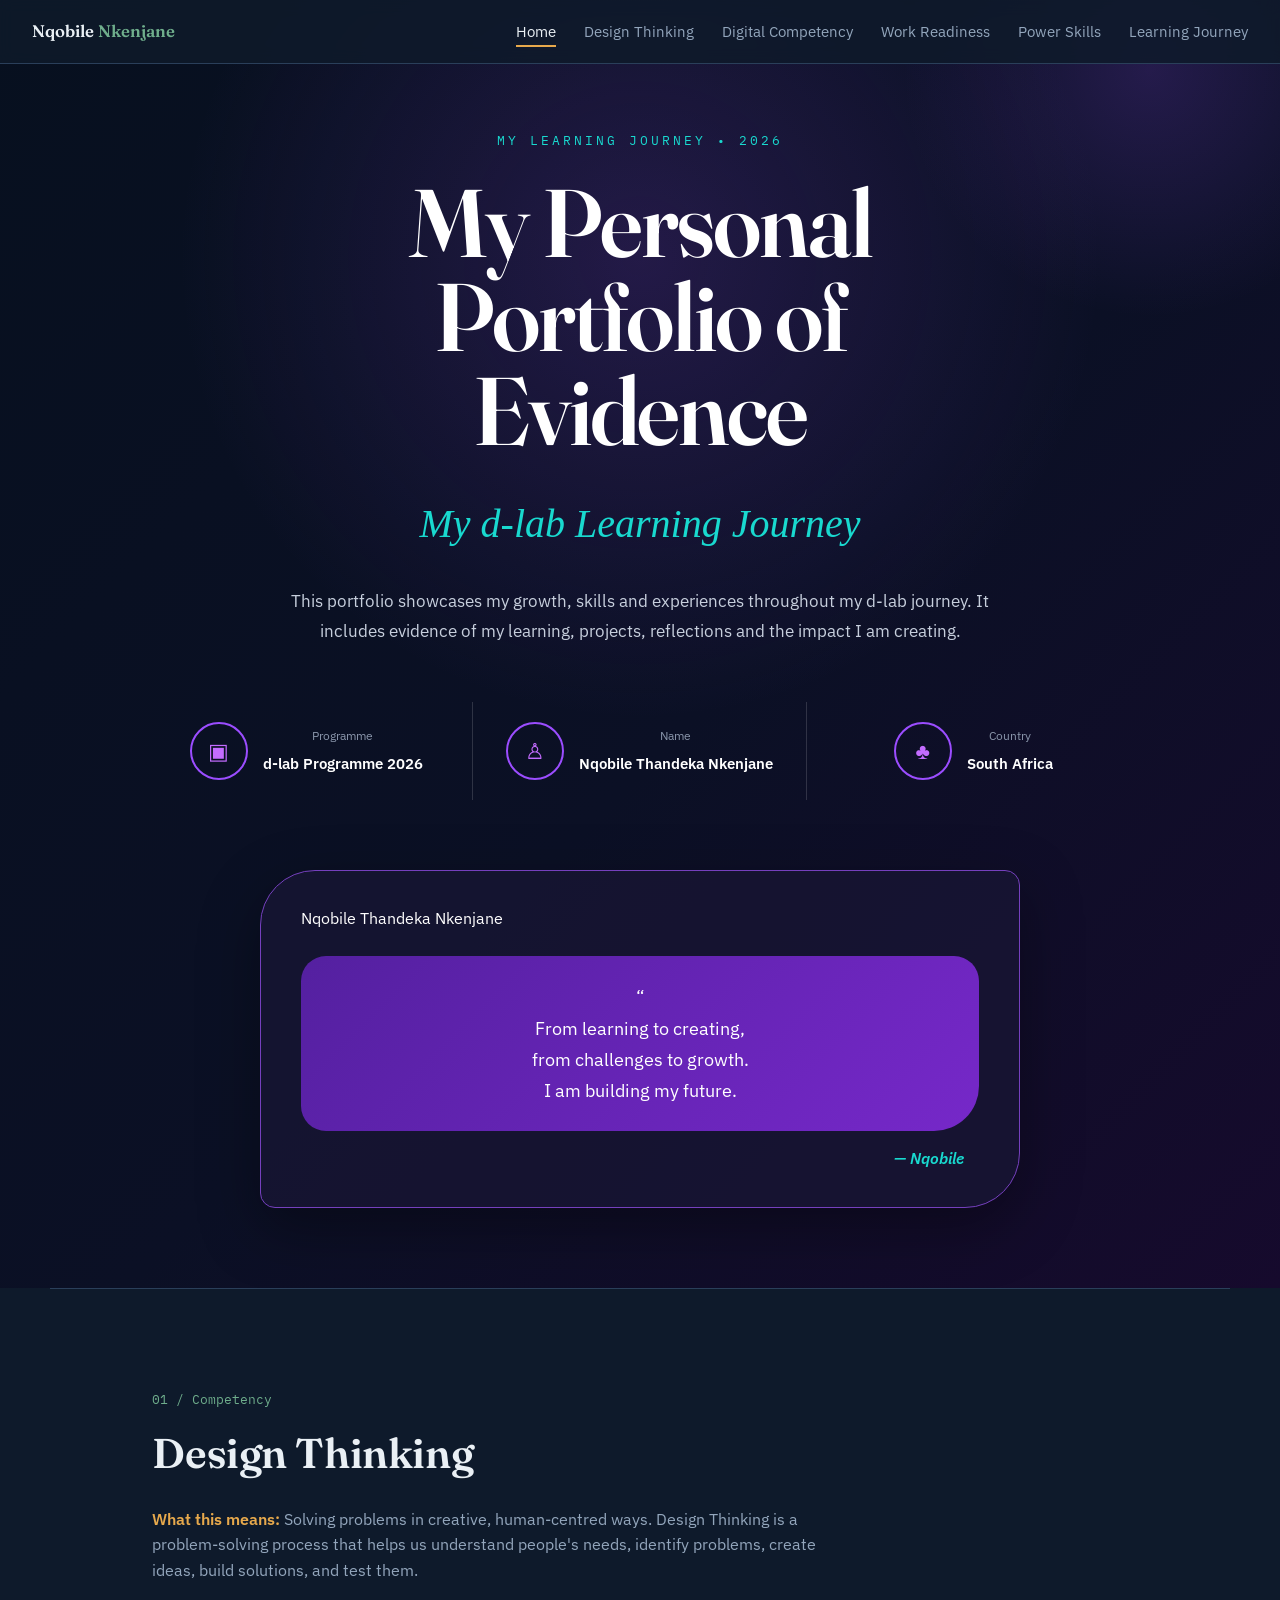
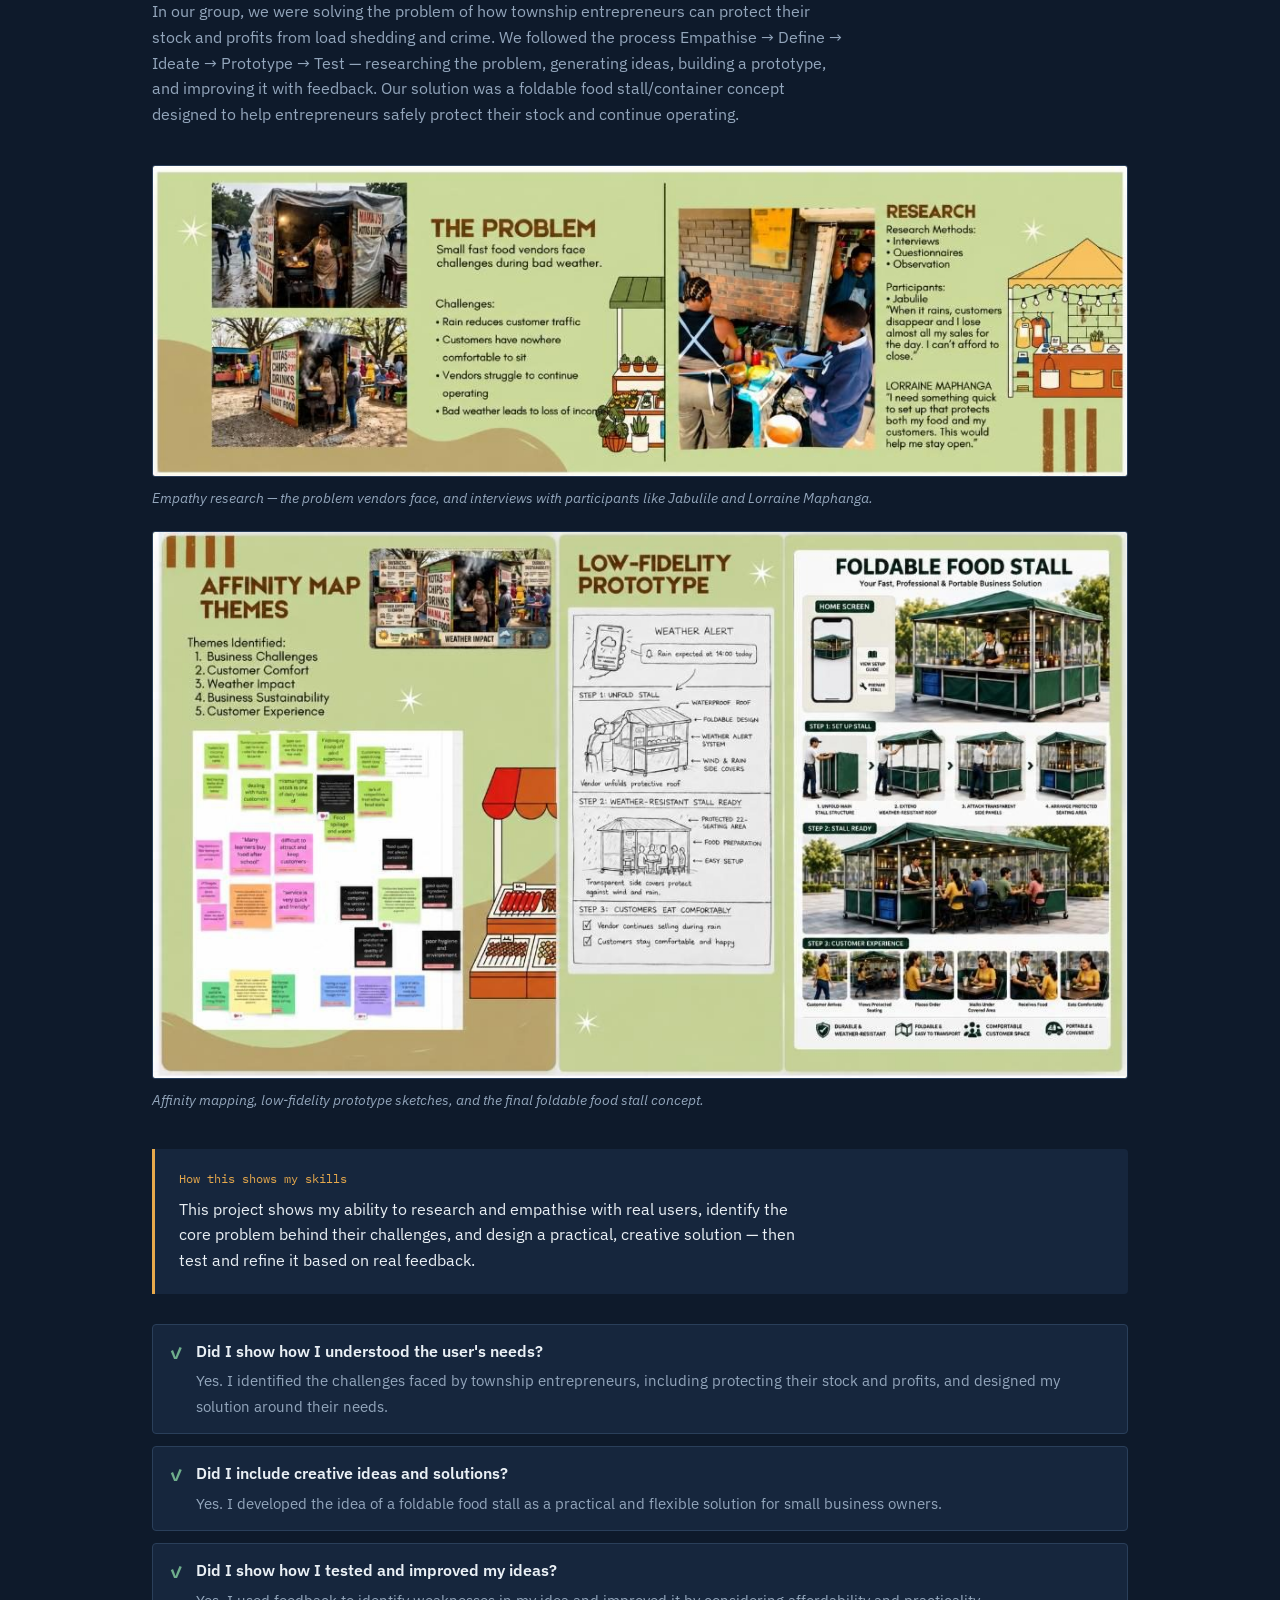
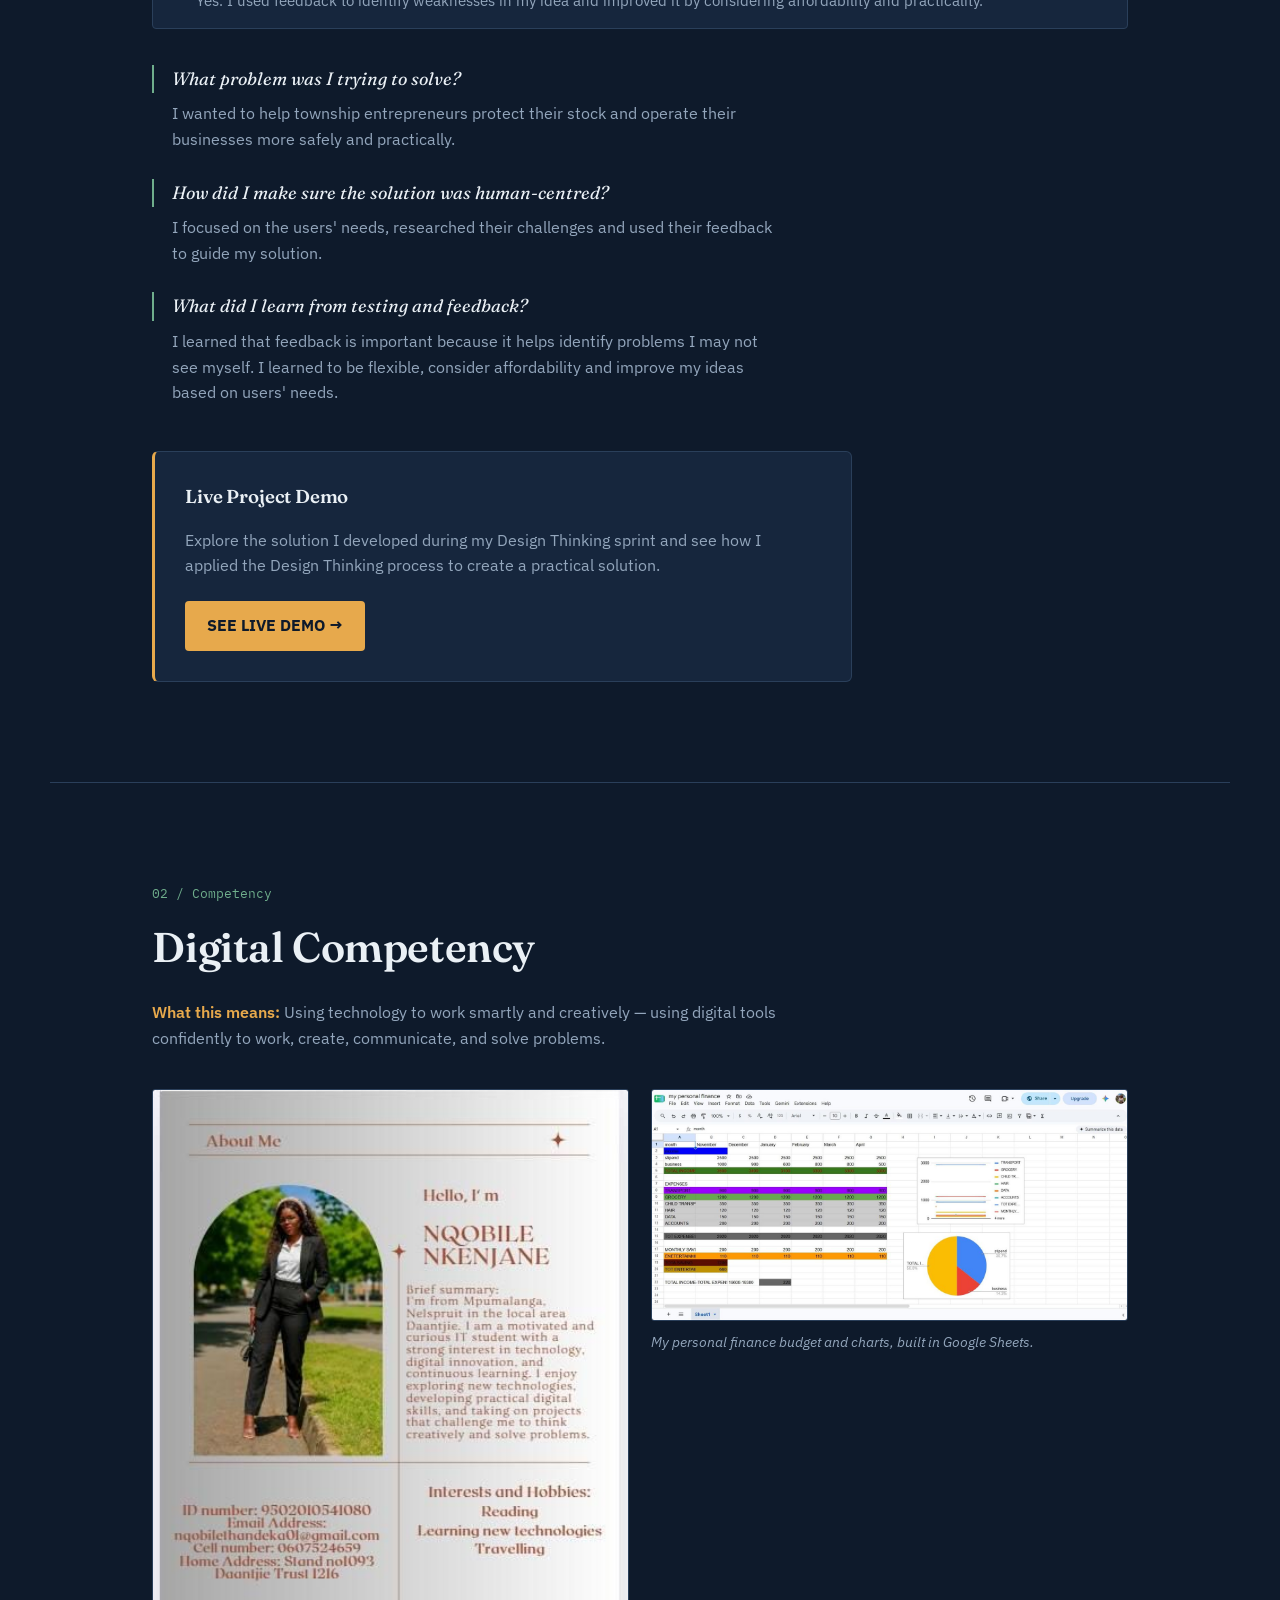
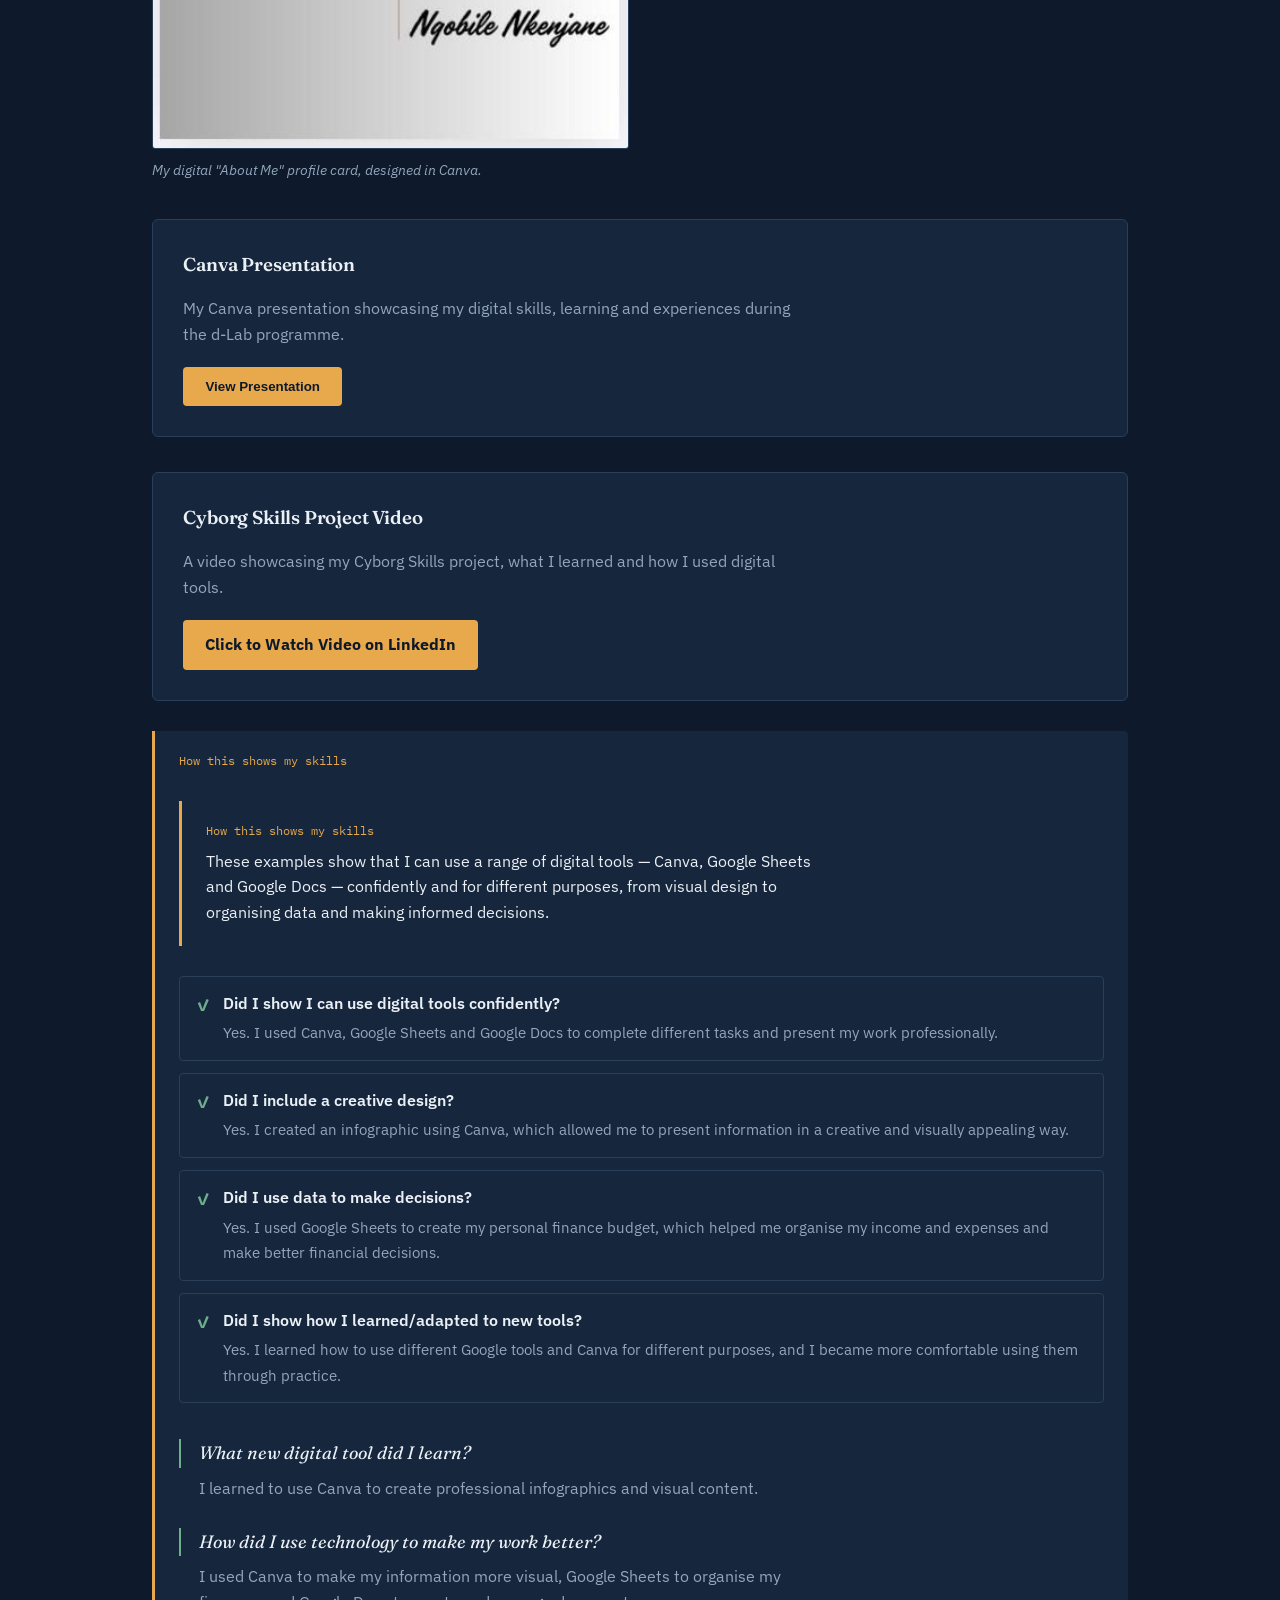
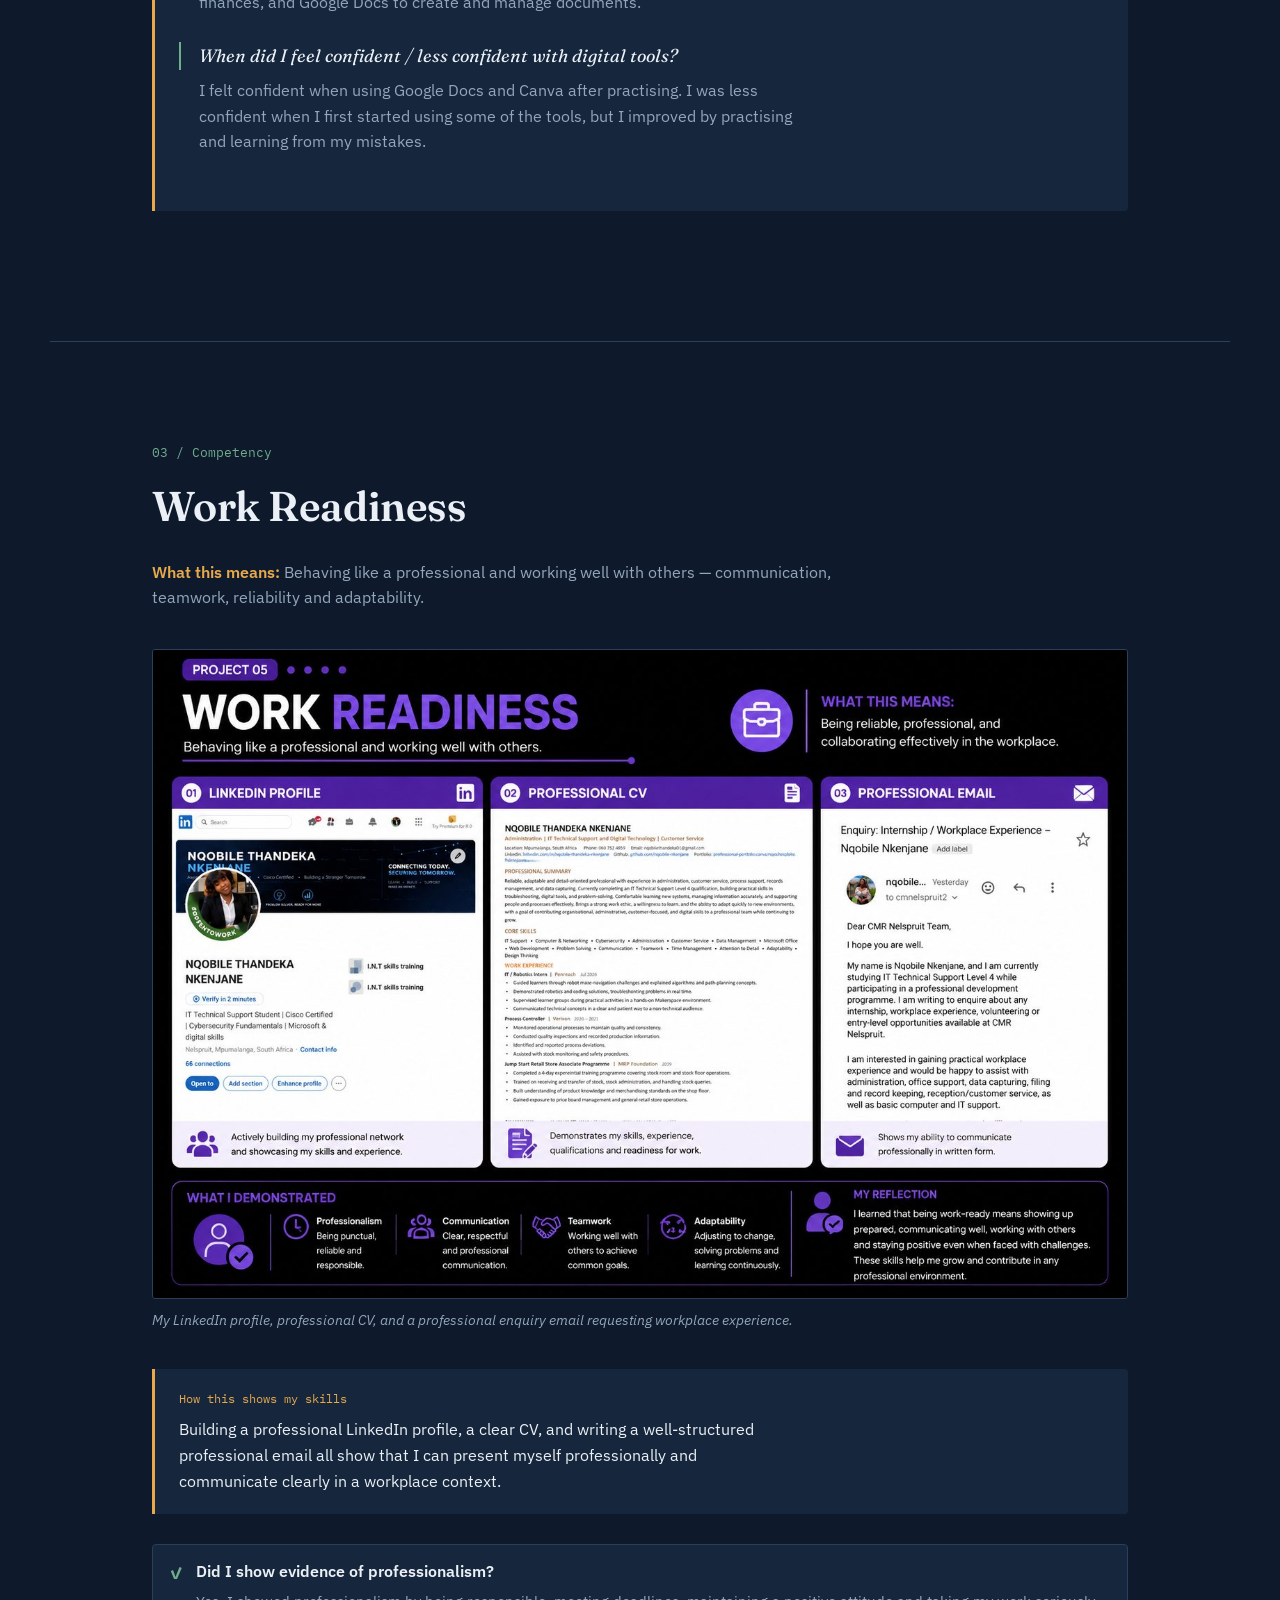
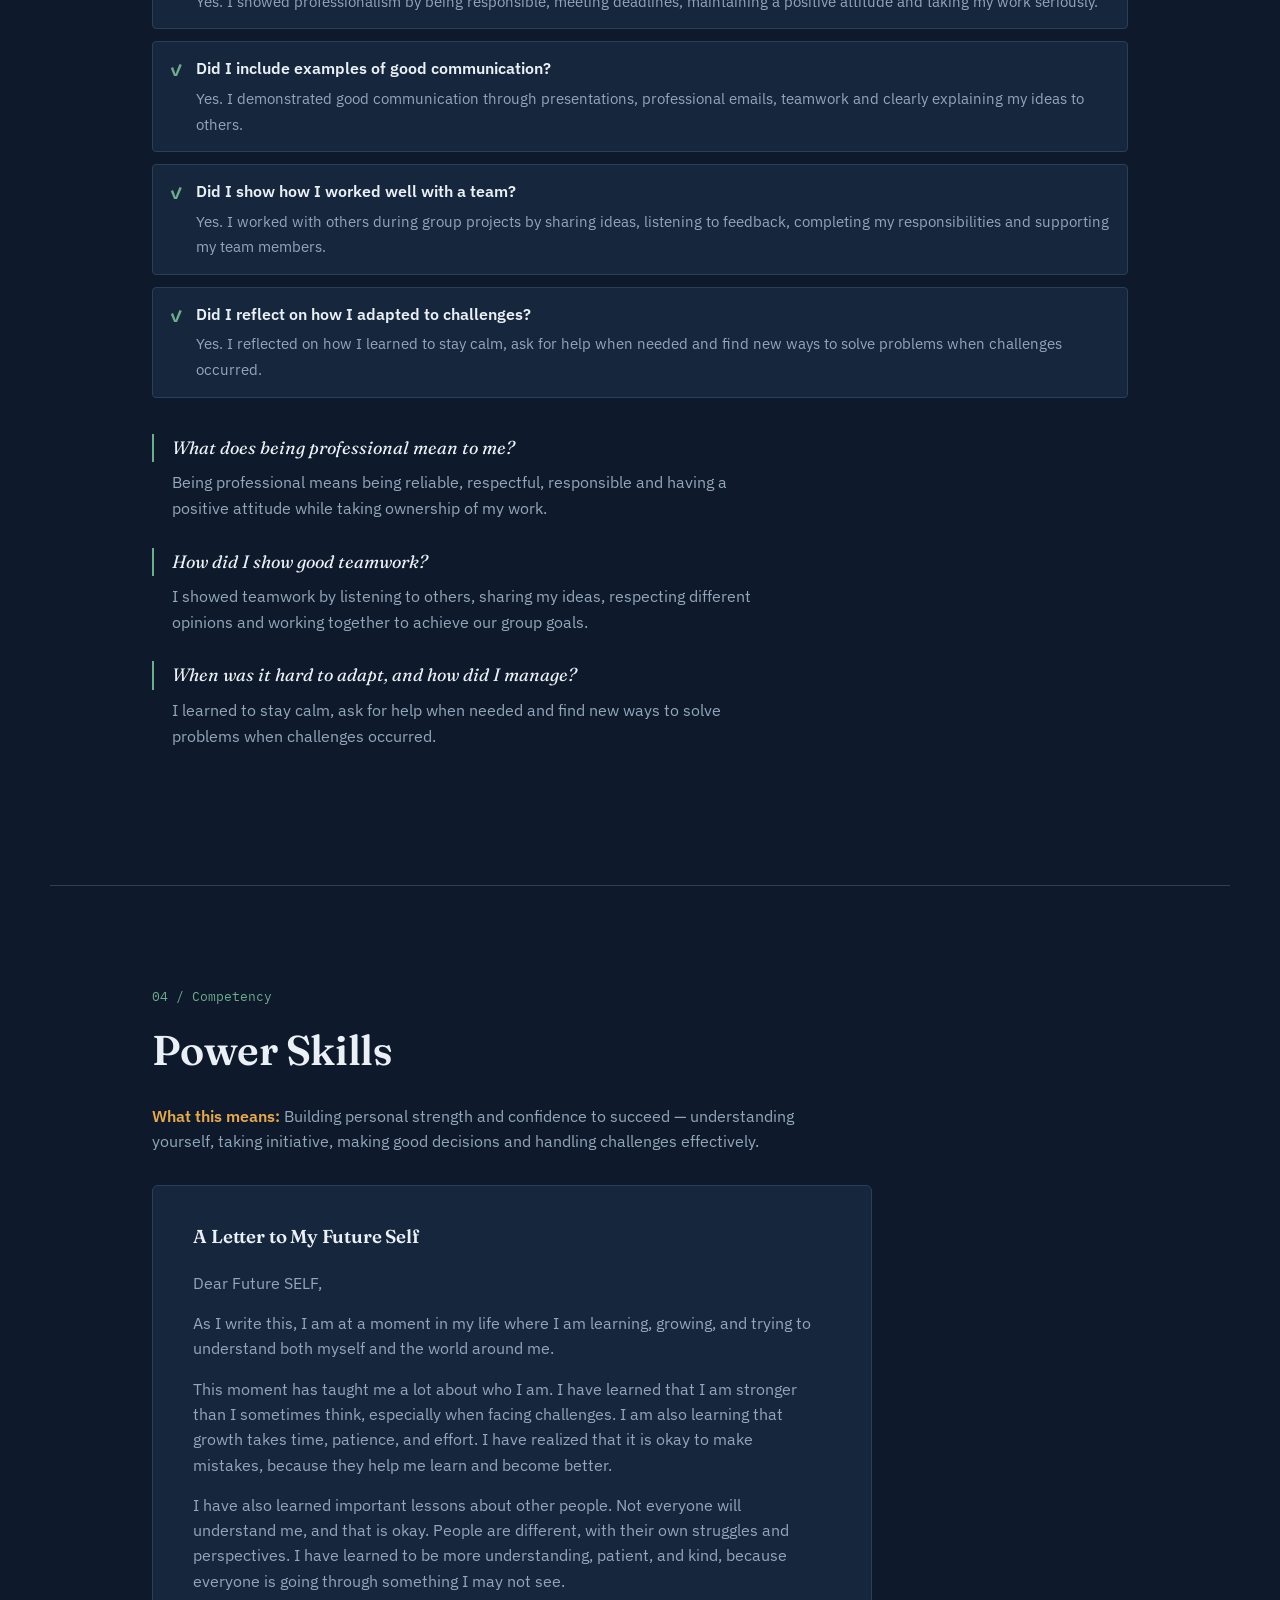
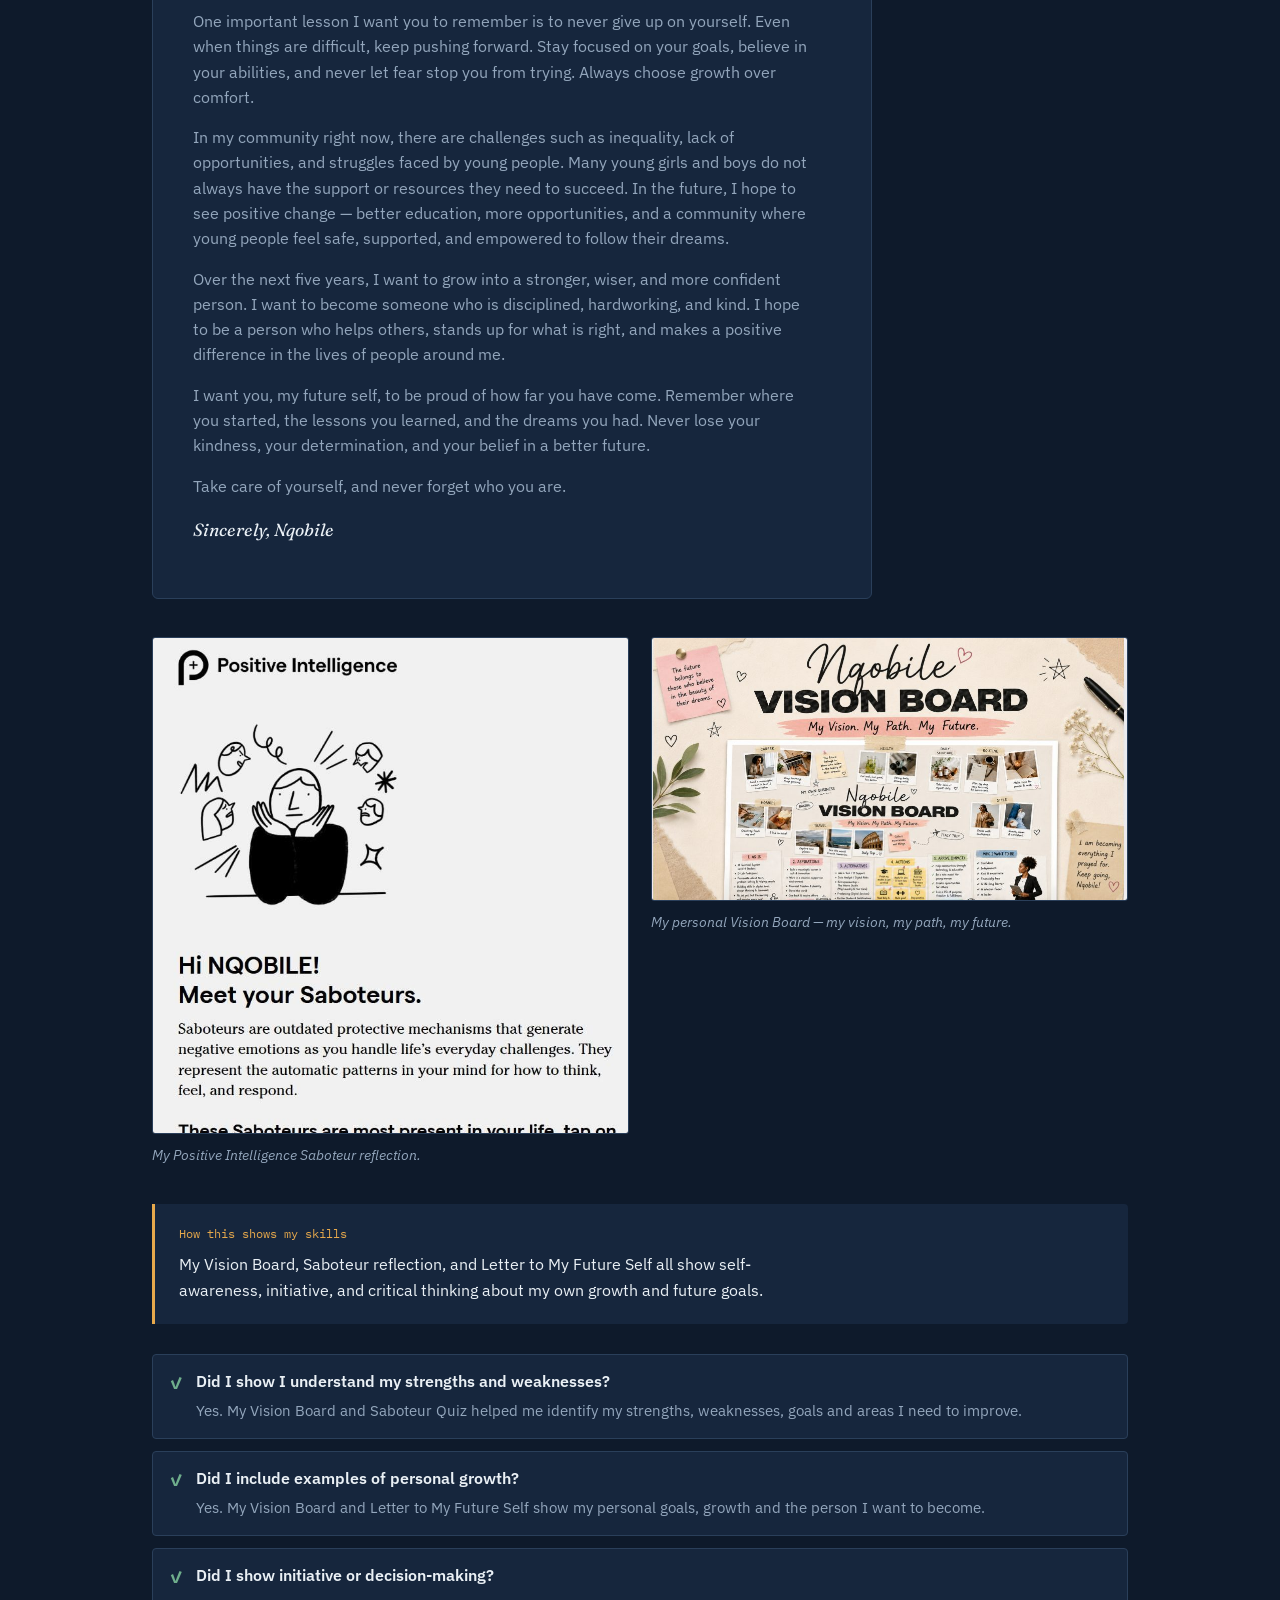
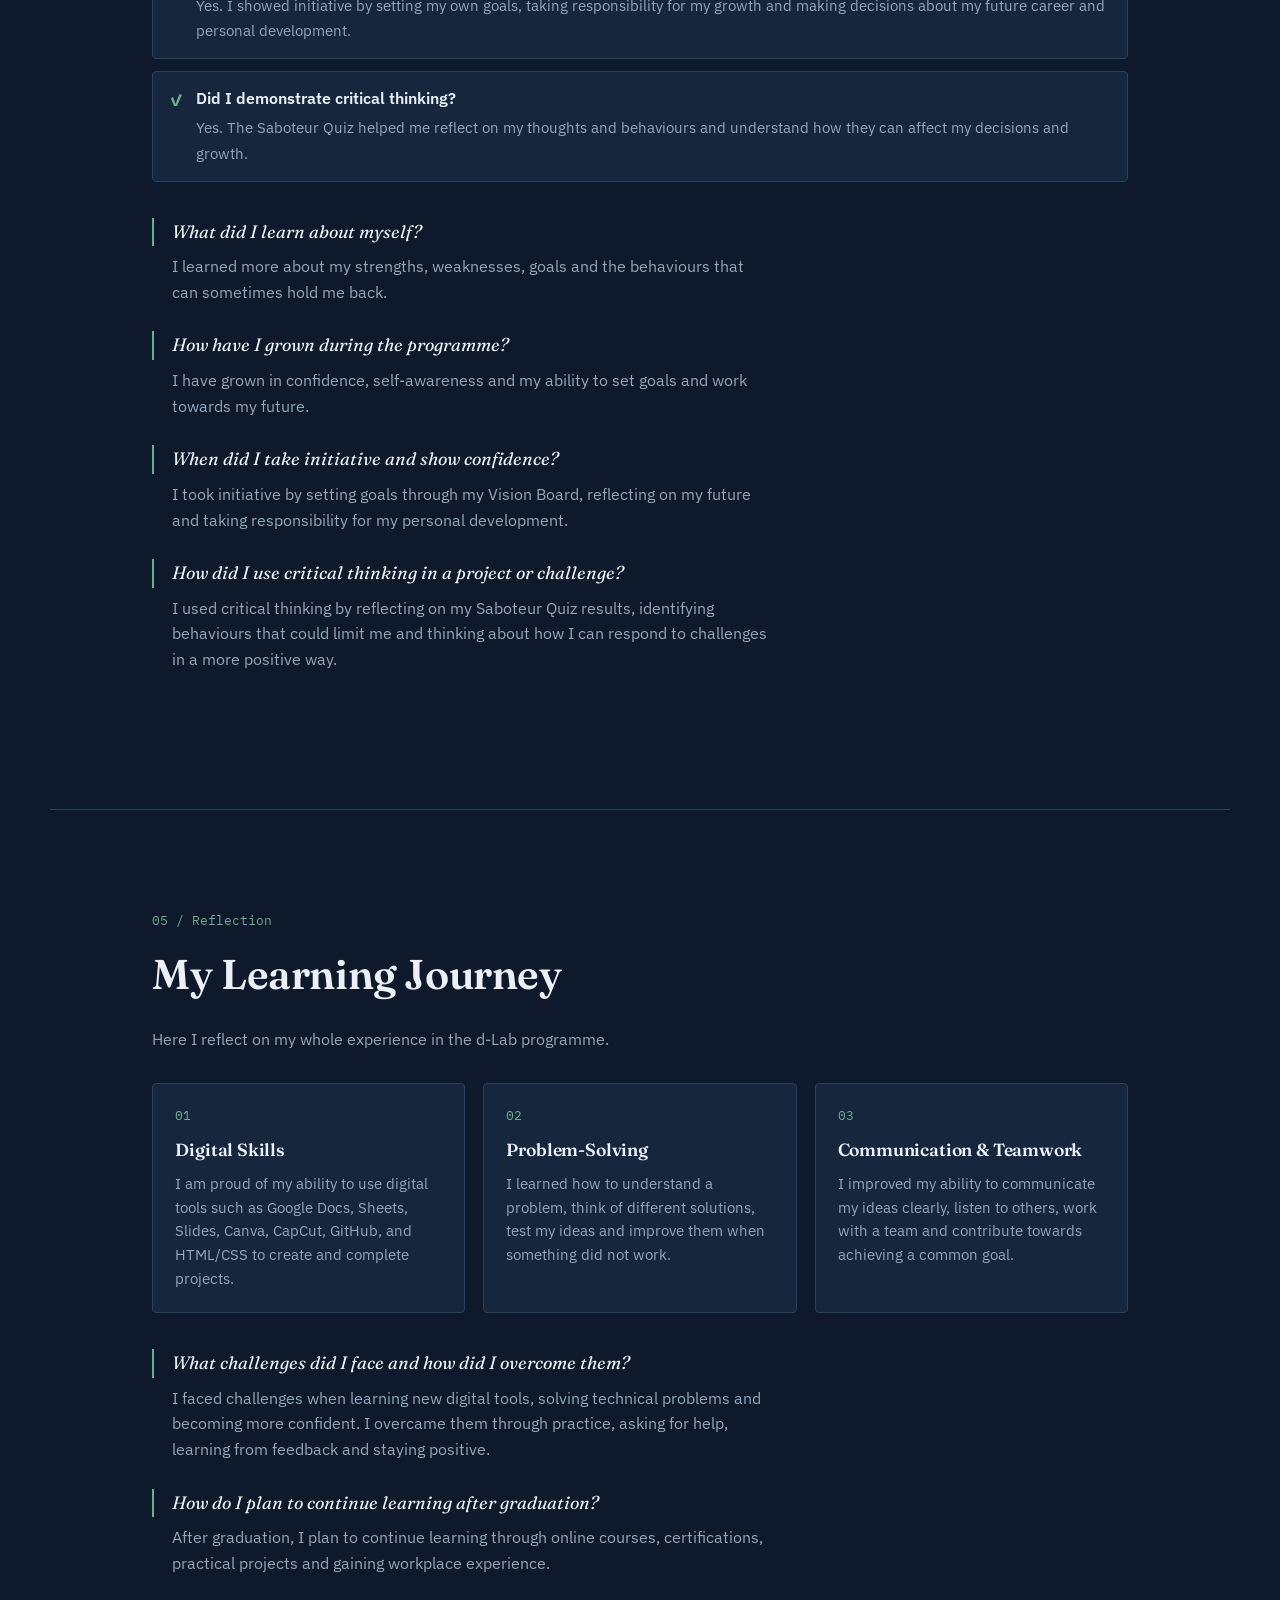
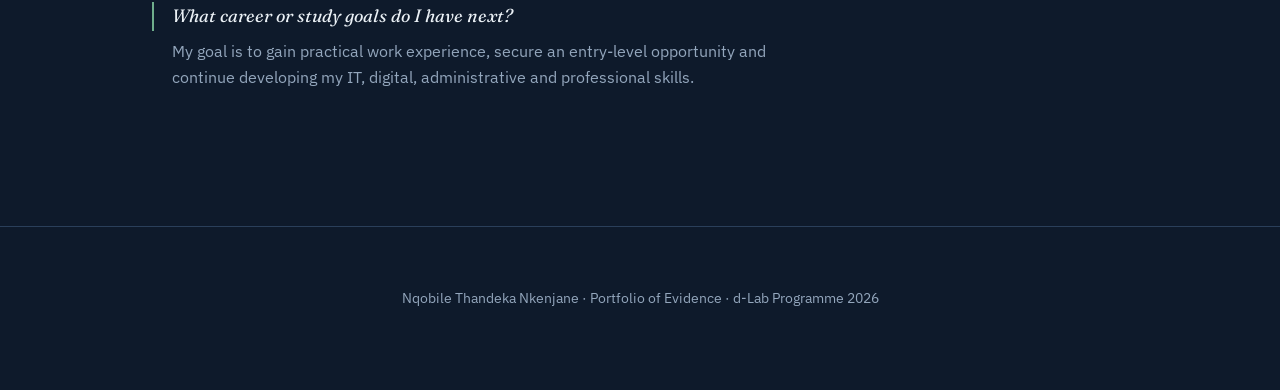
==== index.html @ f21b788a "Add LinkedIn video link" ====
<!DOCTYPE html>
<html lang="en">
<head>
<meta charset="UTF-8">
<meta name="viewport" content="width=device-width, initial-scale=1.0">
<title>Nqobile Thandeka Nkenjane — Portfolio of Evidence</title>
<link rel="preconnect" href="https://fonts.googleapis.com">
<link rel="preconnect" href="https://fonts.gstatic.com" crossorigin>
<link href="https://fonts.googleapis.com/css2?family=Fraunces:ital,wght@0,500;0,600;1,500&family=IBM+Plex+Sans:wght@400;500;600&family=IBM+Plex+Mono:wght@400;500&display=swap" rel="stylesheet">
<link rel="stylesheet" href="style.css">

</head>
<body>

<nav class="nav">
  <div class="brand" onclick="document.getElementById('home').scrollIntoView()">Nqobile <span>Nkenjane</span></div>
  <button class="navtoggle" id="navtoggle">&#9776;</button>
  <ul id="navlist">
    <li><a class="navlink" href="#home">Home</a></li>
    <li><a class="navlink" href="#design-thinking">Design Thinking</a></li>
    <li><a class="navlink" href="#digital-competency">Digital Competency</a></li>
    <li><a class="navlink" href="#work-readiness">Work Readiness</a></li>
    <li><a class="navlink" href="#power-skills">Power Skills</a></li>
    <li><a class="navlink" href="#learning-journey">Learning Journey</a></li>
  </ul>
</nav>

<!-- HOME -->
<section class="hero" id="home">

    <div class="eyebrow">MY LEARNING JOURNEY • 2026</div>

    <h1>
        My Personal<br>
        Portfolio of<br>
        Evidence
    </h1>

    <div class="hero-subtitle">
        My d-lab Learning Journey
    </div>

    <p class="hero-description">
        This portfolio showcases my growth, skills and experiences
        throughout my d-lab journey. It includes evidence of my
        learning, projects, reflections and the impact I am creating.
    </p>

    <div class="meta">

        <div class="meta-item">
            <div class="icon">▣</div>
            <div>
                <div class="label">Programme</div>
                <div class="value">d-lab Programme 2026</div>
            </div>
        </div>

        <div class="meta-item">
            <div class="icon">♙</div>
            <div>
                <div class="label">Name</div>
                <div class="value">Nqobile Thandeka Nkenjane</div>
            </div>
        </div>

        <div class="meta-item">
            <div class="icon">♣</div>
            <div>
                <div class="label">Country</div>
                <div class="value">South Africa</div>
            </div>
        </div>

    </div>

    <div class="quote-card">
        <div class="quote-name">Nqobile Thandeka Nkenjane</div>

        <div class="quote">
            “<br>
            From learning to creating,<br>
            from challenges to growth.<br>
            I am building my future.
        </div>

        <div class="quote-author">
            — Nqobile
        </div>
    </div>

</section>

<!-- SECTION 1 -->
<section class="block" id="design-thinking">
  <div class="kicker">01 / Competency</div>
  <h2>Design Thinking</h2>
  <p class="intro-text"><span class="what">What this means:</span> Solving problems in creative, human-centred ways. Design Thinking is a problem-solving process that helps us understand people's needs, identify problems, create ideas, build solutions, and test them.</p>
  <p class="intro-text">In our group, we were solving the problem of how township entrepreneurs can protect their stock and profits from load shedding and crime. We followed the process Empathise &rarr; Define &rarr; Ideate &rarr; Prototype &rarr; Test — researching the problem, generating ideas, building a prototype, and improving it with feedback. Our solution was a foldable food stall/container concept designed to help entrepreneurs safely protect their stock and continue operating.</p>

  <div class="gallery wide">
    <figure>
      <img src="images/design-thinking-research.jpg" alt="The problem and research for the foldable food stall project">
      <figcaption>Empathy research — the problem vendors face, and interviews with participants like Jabulile and Lorraine Maphanga.</figcaption>
    </figure>
    <figure>
      <img src="images/design-thinking-prototype.jpg" alt="Affinity mapping, prototype sketches and final concept">
      <figcaption>Affinity mapping, low-fidelity prototype sketches, and the final foldable food stall concept.</figcaption>
    </figure>
  </div>

  <div class="skills-note">
    <div class="label">How this shows my skills</div>
    <p style="margin:0;">This project shows my ability to research and empathise with real users, identify the core problem behind their challenges, and design a practical, creative solution — then test and refine it based on real feedback.</p>
  </div>

  <ul class="checklist">
    <li><span class="tick">&#10003;</span><div><span class="q">Did I show how I understood the user's needs?</span><span class="a">Yes. I identified the challenges faced by township entrepreneurs, including protecting their stock and profits, and designed my solution around their needs.</span></div></li>
    <li><span class="tick">&#10003;</span><div><span class="q">Did I include creative ideas and solutions?</span><span class="a">Yes. I developed the idea of a foldable food stall as a practical and flexible solution for small business owners.</span></div></li>
    <li><span class="tick">&#10003;</span><div><span class="q">Did I show how I tested and improved my ideas?</span><span class="a">Yes. I used feedback to identify weaknesses in my idea and improved it by considering affordability and practicality.</span></div></li>
  </ul>

  <div class="reflect">
    <p class="q">What problem was I trying to solve?</p>
    <p class="a">I wanted to help township entrepreneurs protect their stock and operate their businesses more safely and practically.</p>
    <p class="q">How did I make sure the solution was human-centred?</p>
    <p class="a">I focused on the users' needs, researched their challenges and used their feedback to guide my solution.</p>
    <p class="q">What did I learn from testing and feedback?</p>
    <p class="a">I learned that feedback is important because it helps identify problems I may not see myself. I learned to be flexible, consider affordability and improve my ideas based on users' needs.</p>
  </div><div class="evidence-action">
    <h3>Live Project Demo</h3>

    <p>
        Explore the solution I developed during my Design Thinking sprint
        and see how I applied the Design Thinking process to create a
        practical solution.
    </p>

    <a
        href="https://nqobile-nkenjane.github.io/Design-Thinking-Project/"
        target="_blank"
        class="demo-button"
    >
        SEE LIVE DEMO →
    </a>
</div>
</section>

<!-- SECTION 2 -->
<section class="block" id="digital-competency">
  <div class="kicker">02 / Competency</div>
  <h2>Digital Competency</h2>
  <p class="intro-text"><span class="what">What this means:</span> Using technology to work smartly and creatively — using digital tools confidently to work, create, communicate, and solve problems.</p>

  <div class="gallery">
    <figure>
      <img src="images/digital-about-me.jpg" alt="About Me profile card designed in Canva">
      <figcaption>My digital "About Me" profile card, designed in Canva.</figcaption>
    </figure>
    <figure>
      <img src="images/digital-finance-sheet.jpg" alt="Personal finance budget in Google Sheets">
      <figcaption>My personal finance budget and charts, built in Google Sheets.</figcaption>
    </figure>
  </div>  </div>
  <!-- CANVA PRESENTATION -->
  <div class="evidence-item">

    <h3>Canva Presentation</h3>

    <p>
      My Canva presentation showcasing my digital skills,
      learning and experiences during the d-Lab programme.
    </p>

    <button class="presentation-button" onclick="openPresentation()">
      View Presentation
    </button>

  </div>


  <!-- CYBORG SKILLS PROJECT VIDEO -->
  <div class="evidence-item">

    <h3>Cyborg Skills Project Video</h3>

    <p>
      A video showcasing my Cyborg Skills project,
      what I learned and how I used digital tools.
    </p>

    <a
      href="https://www.linkedin.com/posts/nqobile-thandeka-nkenjane_cyborgskillsonsteroids-d-artificialintelligence-activity-7496237016356089859-2sgw?utm_source=social_share_send&utm_medium=android_app&rcm=ACoAAGYSrjkBlMRqACgyRqJCxEGP_98ag1HbYXc&utm_campaign=copy_link "
      target="_blank"
      rel="noopener noreferrer"
      class="video-button"
    >
      Click to Watch Video on LinkedIn
    </a>

  </div>


  <!-- PRESENTATION SLIDESHOW -->
  <div id="presentationModal" class="presentation-modal">

    <div class="presentation-content">

      <button
        class="close-presentation"
        onclick="closePresentation()">
        ×
      </button>

      <img
        id="presentationSlide"
        src="images/1.png"
        alt="Canva Presentation">

      <div class="presentation-controls">

        <button onclick="previousSlide()">
          ← Back
        </button>

        <span id="slideNumber">1 / 7</span>

        <button onclick="nextSlide()">
          Next →
        </button>

      </div>

    </div>

  </div>

  

  </div>


  <div class="skills-note">
    <div class="label">How this shows my skills</div>

  <div class="skills-note">
    <div class="label">How this shows my skills</div>
    <p style="margin:0;">These examples show that I can use a range of digital tools — Canva, Google Sheets and Google Docs — confidently and for different purposes, from visual design to organising data and making informed decisions.</p>
  </div>

  <ul class="checklist">
    <li><span class="tick">&#10003;</span><div><span class="q">Did I show I can use digital tools confidently?</span><span class="a">Yes. I used Canva, Google Sheets and Google Docs to complete different tasks and present my work professionally.</span></div></li>
    <li><span class="tick">&#10003;</span><div><span class="q">Did I include a creative design?</span><span class="a">Yes. I created an infographic using Canva, which allowed me to present information in a creative and visually appealing way.</span></div></li>
    <li><span class="tick">&#10003;</span><div><span class="q">Did I use data to make decisions?</span><span class="a">Yes. I used Google Sheets to create my personal finance budget, which helped me organise my income and expenses and make better financial decisions.</span></div></li>
    <li><span class="tick">&#10003;</span><div><span class="q">Did I show how I learned/adapted to new tools?</span><span class="a">Yes. I learned how to use different Google tools and Canva for different purposes, and I became more comfortable using them through practice.</span></div></li>
  </ul>

  <div class="reflect">
    <p class="q">What new digital tool did I learn?</p>
    <p class="a">I learned to use Canva to create professional infographics and visual content.</p>
    <p class="q">How did I use technology to make my work better?</p>
    <p class="a">I used Canva to make my information more visual, Google Sheets to organise my finances, and Google Docs to create and manage documents.</p>
    <p class="q">When did I feel confident / less confident with digital tools?</p>
    <p class="a">I felt confident when using Google Docs and Canva after practising. I was less confident when I first started using some of the tools, but I improved by practising and learning from my mistakes.</p>
  </div>
</section>

<!-- SECTION 3 -->
<section class="block" id="work-readiness">
  <div class="kicker">03 / Competency</div>
  <h2>Work Readiness</h2>
  <p class="intro-text"><span class="what">What this means:</span> Behaving like a professional and working well with others — communication, teamwork, reliability and adaptability.</p>

  <div class="gallery wide">
    <figure>
      <img src="images/work-readiness.jpg" alt="LinkedIn profile, CV, and professional email">
      <figcaption>My LinkedIn profile, professional CV, and a professional enquiry email requesting workplace experience.</figcaption>
    </figure>
  </div>

  <div class="skills-note">
    <div class="label">How this shows my skills</div>
    <p style="margin:0;">Building a professional LinkedIn profile, a clear CV, and writing a well-structured professional email all show that I can present myself professionally and communicate clearly in a workplace context.</p>
  </div>

  <ul class="checklist">
    <li><span class="tick">&#10003;</span><div><span class="q">Did I show evidence of professionalism?</span><span class="a">Yes. I showed professionalism by being responsible, meeting deadlines, maintaining a positive attitude and taking my work seriously.</span></div></li>
    <li><span class="tick">&#10003;</span><div><span class="q">Did I include examples of good communication?</span><span class="a">Yes. I demonstrated good communication through presentations, professional emails, teamwork and clearly explaining my ideas to others.</span></div></li>
    <li><span class="tick">&#10003;</span><div><span class="q">Did I show how I worked well with a team?</span><span class="a">Yes. I worked with others during group projects by sharing ideas, listening to feedback, completing my responsibilities and supporting my team members.</span></div></li>
    <li><span class="tick">&#10003;</span><div><span class="q">Did I reflect on how I adapted to challenges?</span><span class="a">Yes. I reflected on how I learned to stay calm, ask for help when needed and find new ways to solve problems when challenges occurred.</span></div></li>
  </ul>

  <div class="reflect">
    <p class="q">What does being professional mean to me?</p>
    <p class="a">Being professional means being reliable, respectful, responsible and having a positive attitude while taking ownership of my work.</p>
    <p class="q">How did I show good teamwork?</p>
    <p class="a">I showed teamwork by listening to others, sharing my ideas, respecting different opinions and working together to achieve our group goals.</p>
    <p class="q">When was it hard to adapt, and how did I manage?</p>
    <p class="a">I learned to stay calm, ask for help when needed and find new ways to solve problems when challenges occurred.</p>
  </div>
</section>

<!-- SECTION 4 -->
<section class="block" id="power-skills">
  <div class="kicker">04 / Competency</div>
  <h2>Power Skills</h2>
  <p class="intro-text"><span class="what">What this means:</span> Building personal strength and confidence to succeed — understanding yourself, taking initiative, making good decisions and handling challenges effectively.</p>

  <div class="letter">
    <h3 style="margin-top:0;">A Letter to My Future Self</h3>
    <p>Dear Future SELF,</p>
    <p>As I write this, I am at a moment in my life where I am learning, growing, and trying to understand both myself and the world around me.</p>
    <p>This moment has taught me a lot about who I am. I have learned that I am stronger than I sometimes think, especially when facing challenges. I am also learning that growth takes time, patience, and effort. I have realized that it is okay to make mistakes, because they help me learn and become better.</p>
    <p>I have also learned important lessons about other people. Not everyone will understand me, and that is okay. People are different, with their own struggles and perspectives. I have learned to be more understanding, patient, and kind, because everyone is going through something I may not see.</p>
    <p>One important lesson I want you to remember is to never give up on yourself. Even when things are difficult, keep pushing forward. Stay focused on your goals, believe in your abilities, and never let fear stop you from trying. Always choose growth over comfort.</p>
    <p>In my community right now, there are challenges such as inequality, lack of opportunities, and struggles faced by young people. Many young girls and boys do not always have the support or resources they need to succeed. In the future, I hope to see positive change — better education, more opportunities, and a community where young people feel safe, supported, and empowered to follow their dreams.</p>
    <p>Over the next five years, I want to grow into a stronger, wiser, and more confident person. I want to become someone who is disciplined, hardworking, and kind. I hope to be a person who helps others, stands up for what is right, and makes a positive difference in the lives of people around me.</p>
    <p>I want you, my future self, to be proud of how far you have come. Remember where you started, the lessons you learned, and the dreams you had. Never lose your kindness, your determination, and your belief in a better future.</p>
    <p>Take care of yourself, and never forget who you are.</p>
    <p class="sig">Sincerely, Nqobile</p>
  </div>

  <div class="gallery">
    <figure>
      <img src="images/power-skills-saboteur.jpg" alt="Positive Intelligence Saboteur reflection">
      <figcaption>My Positive Intelligence Saboteur reflection.</figcaption>
    </figure>
    <figure>
      <img src="images/power-skills-vision-board.jpg" alt="Personal vision board">
      <figcaption>My personal Vision Board — my vision, my path, my future.</figcaption>
    </figure>
  </div>

  <div class="skills-note">
    <div class="label">How this shows my skills</div>
    <p style="margin:0;">My Vision Board, Saboteur reflection, and Letter to My Future Self all show self-awareness, initiative, and critical thinking about my own growth and future goals.</p>
  </div>

  <ul class="checklist">
    <li><span class="tick">&#10003;</span><div><span class="q">Did I show I understand my strengths and weaknesses?</span><span class="a">Yes. My Vision Board and Saboteur Quiz helped me identify my strengths, weaknesses, goals and areas I need to improve.</span></div></li>
    <li><span class="tick">&#10003;</span><div><span class="q">Did I include examples of personal growth?</span><span class="a">Yes. My Vision Board and Letter to My Future Self show my personal goals, growth and the person I want to become.</span></div></li>
    <li><span class="tick">&#10003;</span><div><span class="q">Did I show initiative or decision-making?</span><span class="a">Yes. I showed initiative by setting my own goals, taking responsibility for my growth and making decisions about my future career and personal development.</span></div></li>
    <li><span class="tick">&#10003;</span><div><span class="q">Did I demonstrate critical thinking?</span><span class="a">Yes. The Saboteur Quiz helped me reflect on my thoughts and behaviours and understand how they can affect my decisions and growth.</span></div></li>
  </ul>

  <div class="reflect">
    <p class="q">What did I learn about myself?</p>
    <p class="a">I learned more about my strengths, weaknesses, goals and the behaviours that can sometimes hold me back.</p>
    <p class="q">How have I grown during the programme?</p>
    <p class="a">I have grown in confidence, self-awareness and my ability to set goals and work towards my future.</p>
    <p class="q">When did I take initiative and show confidence?</p>
    <p class="a">I took initiative by setting goals through my Vision Board, reflecting on my future and taking responsibility for my personal development.</p>
    <p class="q">How did I use critical thinking in a project or challenge?</p>
    <p class="a">I used critical thinking by reflecting on my Saboteur Quiz results, identifying behaviours that could limit me and thinking about how I can respond to challenges in a more positive way.</p>
  </div>
</section>

<!-- FINAL SECTION -->
<section class="block" id="learning-journey">
  <div class="kicker">05 / Reflection</div>
  <h2>My Learning Journey</h2>
  <p class="intro-text">Here I reflect on my whole experience in the d-Lab programme.</p>

  <div class="pillars">
    <div class="pillar">
      <div class="n">01</div>
      <h3>Digital Skills</h3>
      <p>I am proud of my ability to use digital tools such as Google Docs, Sheets, Slides, Canva, CapCut, GitHub, and HTML/CSS to create and complete projects.</p>
    </div>
    <div class="pillar">
      <div class="n">02</div>
      <h3>Problem-Solving</h3>
      <p>I learned how to understand a problem, think of different solutions, test my ideas and improve them when something did not work.</p>
    </div>
    <div class="pillar">
      <div class="n">03</div>
      <h3>Communication &amp; Teamwork</h3>
      <p>I improved my ability to communicate my ideas clearly, listen to others, work with a team and contribute towards achieving a common goal.</p>
    </div>
  </div>

  <div class="reflect">
    <p class="q">What challenges did I face and how did I overcome them?</p>
    <p class="a">I faced challenges when learning new digital tools, solving technical problems and becoming more confident. I overcame them through practice, asking for help, learning from feedback and staying positive.</p>
    <p class="q">How do I plan to continue learning after graduation?</p>
    <p class="a">After graduation, I plan to continue learning through online courses, certifications, practical projects and gaining workplace experience.</p>
    <p class="q">What career or study goals do I have next?</p>
    <p class="a">My goal is to gain practical work experience, secure an entry-level opportunity and continue developing my IT, digital, administrative and professional skills.</p>
  </div>
</section>

<footer>
  Nqobile Thandeka Nkenjane &middot; Portfolio of Evidence &middot; d-Lab Programme 2026
</footer>


<script src="script.js"></script>
</body>
</html>
---- style.css ----
:root {
  --bg: #0E1A2B;
  --surface: #16263D;
  --surface-2: #1C3049;
  --line: #2A3F5A;
  --text: #EAF0F5;
  --muted: #93A6BC;
  --amber: #E7A94C;
  --sage: #6FAE8C;
}
* { box-sizing: border-box; }
html { scroll-behavior: smooth; }
body {
  margin: 0;
  background: var(--bg);
  color: var(--text);
  font-family: 'IBM Plex Sans', 'Segoe UI', Arial, sans-serif;
  line-height: 1.6;
}
h1, h2, h3, .display {
  font-family: 'Fraunces', Georgia, serif;
  font-weight: 600;
  letter-spacing: -0.01em;
  color: var(--text);
}
p { color: var(--text); max-width: 62ch; }
.muted { color: var(--muted); }
a { color: var(--amber); }

/* ---------- NAV ---------- */
.nav {
  position: fixed;
  top: 0; left: 0; right: 0;
  z-index: 100;
  display: flex;
  align-items: center;
  justify-content: space-between;
  padding: 18px 32px;
  background: rgba(14,26,43,0.86);
  backdrop-filter: blur(8px);
  border-bottom: 1px solid var(--line);
}
.nav .brand {
  font-family: 'Fraunces', serif;
  font-size: 1.05rem;
  font-weight: 600;
  cursor: pointer;
}
.nav .brand span { color: var(--sage); }
.nav ul {
  list-style: none;
  display: flex;
  gap: 28px;
  margin: 0; padding: 0;
}
.nav a.navlink {
  color: var(--muted);
  text-decoration: none;
  font-size: 0.92rem;
  padding-bottom: 4px;
  border-bottom: 2px solid transparent;
  transition: color .2s, border-color .2s;
}
.nav a.navlink:hover, .nav a.navlink.active {
  color: var(--text);
  border-color: var(--amber);
}
.navtoggle { display: none; background: none; border: none; color: var(--text); font-size: 1.6rem; cursor: pointer; }

@media (max-width: 860px) {
  .nav ul {
    position: fixed;
    top: 60px; right: 0;
    flex-direction: column;
    background: var(--surface);
    width: 240px;
    padding: 20px;
    gap: 16px;
    border-left: 1px solid var(--line);
    border-bottom: 1px solid var(--line);
    transform: translateX(100%);
    transition: transform .25s ease;
  }
  .nav ul.open { transform: translateX(0); }
  .navtoggle { display: block; }
}

/* ---------- HERO / HOME ---------- */
.hero {
  min-height: 100vh;
  display: flex;
  flex-direction: column;
  justify-content: center;
  padding: 130px 8vw 80px;
  position: relative;
  overflow: hidden;
  text-align: center;

  background:
    radial-gradient(
      circle at 50% 20%,
      rgba(111, 55, 180, 0.25),
      transparent 38%
    ),
    linear-gradient(
      135deg,
      #07101f 0%,
      #0b1025 55%,
      #160a2d 100%
    );
}

/* Purple glow */
.hero::before {
  content: "";
  position: absolute;
  top: -180px;
  right: -120px;
  width: 500px;
  height: 500px;
  background: radial-gradient(
    circle,
    rgba(155, 77, 255, 0.18),
    transparent 70%
  );
  pointer-events: none;
}

/* Small heading */
.hero .eyebrow {
  color: #19d9cf;
  font-family: 'IBM Plex Mono', monospace;
  font-size: 0.82rem;
  letter-spacing: 3px;
  margin-bottom: 24px;
  text-transform: uppercase;

  opacity: 0;
  animation: rise .7s ease forwards;
}

/* Main heading */
.hero h1 {
  font-size: clamp(3rem, 8vw, 6rem);
  line-height: .98;
  margin: 0 auto 25px;
  max-width: 900px;
  letter-spacing: -2px;
  color: #ffffff;

  opacity: 0;
  animation: rise .8s ease forwards .15s;
}

/* Subtitle */
.hero .hero-subtitle {
  color: #19d9cf;
  font-size: clamp(1.5rem, 4vw, 2.5rem);
  font-family: cursive;
  font-style: italic;
  margin-top: 10px;
}

/* Description */
.hero .hero-description {
  max-width: 720px;
  margin: 30px auto 55px;
  color: #c7cfdd;
  font-size: 1.05rem;
  line-height: 1.8;

  opacity: 0;
  animation: rise .8s ease forwards .3s;
}

/* Programme / name / country */
.hero .meta {
  max-width: 1000px;
  width: 100%;
  margin: 0 auto 70px;

  display: grid;
  grid-template-columns: repeat(3, 1fr);

  opacity: 0;
  animation: rise .8s ease forwards .45s;
}

.hero .meta-item {
  display: flex;
  align-items: center;
  justify-content: center;
  gap: 15px;

  padding: 20px;
  border-right: 1px solid rgba(255,255,255,.15);
}

.hero .meta-item:last-child {
  border-right: none;
}

/* Circular icons */
.hero .meta .icon {
  width: 58px;
  height: 58px;
  min-width: 58px;

  display: flex;
  align-items: center;
  justify-content: center;

  border: 2px solid #9b4dff;
  border-radius: 50%;

  color: #c46cff;
  font-size: 22px;
}

/* Labels */
.hero .meta .label {
  color: #8995aa;
  font-size: .78rem;
  margin-bottom: 5px;
}

/* Values */
.hero .meta .value {
  color: #ffffff;
  font-size: .95rem;
  font-weight: 600;
}

/* Quote card */
.hero .quote-card {
  max-width: 760px;
  width: 100%;
  margin: 0 auto;

  padding: 35px 40px;

  text-align: left;

  background: rgba(24, 22, 52, .75);
  border: 1px solid #7540bd;
  border-radius: 55px 15px 55px 15px;

  box-shadow:
    0 20px 60px rgba(0,0,0,.35);

  opacity: 0;
  animation: rise .8s ease forwards .6s;
}

.hero .quote-name {
  color: #ffffff;
  font-size: 1rem;
  margin-bottom: 25px;
}

.hero .quote {
  background: linear-gradient(
    135deg,
    #5420a0,
    #7628c9
  );

  border-radius: 25px 25px 45px 25px;

  padding: 25px 30px;

  color: #ffffff;

  text-align: center;

  font-size: 1.15rem;
  line-height: 1.7;
}

.hero .quote-author {
  text-align: right;
  margin-top: 15px;
  padding-right: 15px;

  color: #19d9cf;
  font-style: italic;
  font-weight: 600;
}

/* Animation */
@keyframes rise {
  from {
    opacity: 0;
    transform: translateY(18px);
  }

  to {
    opacity: 1;
    transform: translateY(0);
  }
}

/* ---------- HOME MOBILE ---------- */

@media (max-width: 700px) {

  .hero {
    padding: 110px 6vw 60px;
  }

  .hero .eyebrow {
    font-size: .7rem;
    letter-spacing: 2px;
  }

  .hero h1 {
    font-size: clamp(2.8rem, 14vw, 4.5rem);
  }

  .hero .hero-subtitle {
    font-size: 1.7rem;
  }

  .hero .hero-description {
    font-size: .95rem;
    line-height: 1.7;
    margin-bottom: 45px;
  }

  .hero .meta {
    grid-template-columns: 1fr;
    margin-bottom: 50px;
  }

  .hero .meta-item {
    border-right: none;
    border-bottom: 1px solid rgba(255,255,255,.12);
    padding: 18px 5px;
  }

  .hero .meta-item:last-child {
    border-bottom: none;
  }

  .hero .quote-card {
    padding: 25px 18px;
    border-radius: 40px 12px 40px 12px;
  }

  .hero .quote {
    padding: 22px 15px;
    font-size: 1rem;
  }
}
@keyframes rise {
  from { opacity: 0; transform: translateY(18px); }
  to { opacity: 1; transform: translateY(0); }
}

.journey-map {
  margin-top: 56px;
  display: grid;
  grid-template-columns: repeat(4, 1fr);
  gap: 14px;
  max-width: 780px;
}
.journey-map a {
  text-decoration: none;
  border: 1px solid var(--line);
  border-radius: 4px;
  padding: 16px 14px;
  background: var(--surface);
  transition: border-color .2s, transform .2s;
}
.journey-map a:hover { border-color: var(--amber); transform: translateY(-3px); }
.journey-map .num { font-family: 'IBM Plex Mono', monospace; color: var(--sage); font-size: 0.78rem; }
.journey-map .name { color: var(--text); font-size: 0.95rem; margin-top: 6px; display: block; }
@media (max-width: 700px) { .journey-map { grid-template-columns: repeat(2, 1fr); } }

/* ---------- SECTIONS ---------- */
section.block {
  padding: 100px 8vw;
  border-top: 1px solid var(--line);
  max-width: 1180px;
  margin: 0 auto;
}
.block .kicker {
  font-family: 'IBM Plex Mono', monospace;
  color: var(--sage);
  font-size: 0.82rem;
  margin-bottom: 10px;
}
.block h2 {
  font-size: clamp(1.8rem, 3.4vw, 2.6rem);
  margin: 0 0 20px;
}
.block .what {
  color: var(--amber);
  font-weight: 600;
}
.intro-text { max-width: 70ch; color: var(--muted); }
/* ---------- EVIDENCE ACTION ---------- */

.evidence-action {
  margin-top: 45px;
  padding: 30px;
  background: var(--surface);
  border: 1px solid var(--line);
  border-left: 3px solid var(--amber);
  border-radius: 6px;
  max-width: 700px;
}

.evidence-action h3 {
  margin: 0 0 10px;
}

.evidence-action p {
  color: var(--muted);
  margin-bottom: 22px;
}

.demo-button {
  display: inline-block;
  padding: 12px 22px;
  background: var(--amber);
  color: #0E1A2B;
  text-decoration: none;
  font-weight: 700;
  border-radius: 4px;
  transition: transform .2s, opacity .2s;
}

.demo-button:hover {
  transform: translateY(-2px);
  opacity: .9;
}/* ---------- CANVA PRESENTATION & CYBORG VIDEO ---------- */

.evidence-item {
  margin-top: 35px;
  padding: 30px;
  background: var(--surface);
  border: 1px solid var(--line);
  border-radius: 6px;
}

.evidence-item h3 {
  margin: 0 0 10px;
}

.evidence-item p {
  color: var(--muted);
  margin-bottom: 20px;
}


/* BUTTONS */

.presentation-button,
.video-button {
  display: inline-block;
  padding: 12px 22px;
  background: var(--amber);
  color: var(--bg);
  border: none;
  border-radius: 4px;
  text-decoration: none;
  font-weight: 700;
  cursor: pointer;
}

.presentation-button:hover,
.video-button:hover {
  transform: translateY(-2px);
  opacity: .9;
}


/* PRESENTATION POPUP */

.presentation-modal {
  display: none;
  position: fixed;
  z-index: 9999;
  top: 0;
  left: 0;
  width: 100%;
  height: 100%;
  background: rgba(0, 0, 0, .9);
  align-items: center;
  justify-content: center;
  padding: 20px;
}

.presentation-content {
  position: relative;
  width: 90%;
  max-width: 900px;
  text-align: center;
}

.presentation-content img {
  width: 100%;
  max-height: 75vh;
  object-fit: contain;
  border-radius: 6px;
}


/* CLOSE BUTTON */

.close-presentation {
  position: absolute;
  top: -45px;
  right: 0;
  background: none;
  border: none;
  color: white;
  font-size: 35px;
  cursor: pointer;
}


/* BACK + NEXT */

.presentation-controls {
  display: flex;
  align-items: center;
  justify-content: center;
  gap: 20px;
  margin-top: 15px;
}

.presentation-controls button {
  padding: 10px 20px;
  background: var(--surface-2);
  color: var(--text);
  border: 1px solid var(--line);
  border-radius: 4px;
  cursor: pointer;
}

.presentation-controls button:hover {
  border
  }
.gallery {
  display: grid;
  grid-template-columns: repeat(auto-fit, minmax(320px, 1fr));
  gap: 22px;
  margin: 38px 0;
}
figure { margin: 0; }
figure img {
  width: 100%;
  display: block;
  border-radius: 3px;
  border: 1px solid var(--line);
}
figcaption {
  margin-top: 10px;
  font-size: 0.86rem;
  color: var(--muted);
  font-style: italic;
}
.gallery.wide { grid-template-columns: 1fr; }

.skills-note {
  background: var(--surface);
  border-left: 3px solid var(--amber);
  padding: 20px 24px;
  margin: 30px 0;
  border-radius: 0 4px 4px 0;
}
.skills-note .label { font-family: 'IBM Plex Mono', monospace; font-size: 0.78rem; color: var(--amber); margin-bottom: 8px; }

.checklist { list-style: none; padding: 0; margin: 20px 0; display: grid; gap: 12px; }
.checklist li {
  display: flex;
  gap: 12px;
  align-items: flex-start;
  padding: 14px 16px;
  background: var(--surface);
  border: 1px solid var(--line);
  border-radius: 4px;
}
.checklist li .tick {
  color: var(--sage);
  font-weight: 700;
  flex-shrink: 0;
  margin-top: 2px;
}
.checklist li .q { font-weight: 600; display: block; margin-bottom: 4px; }
.checklist li .a { color: var(--muted); font-size: 0.94rem; }

.reflect { margin: 36px 0; }
.reflect .q {
  font-family: 'Fraunces', serif;
  font-style: italic;
  font-size: 1.12rem;
  color: var(--text);
  margin: 0 0 8px;
  padding-left: 18px;
  border-left: 2px solid var(--sage);
}
.reflect .a { color: var(--muted); margin: 0 0 26px 20px; max-width: 60ch; }

.letter {
  background: var(--surface);
  border: 1px solid var(--line);
  border-radius: 6px;
  padding: 36px 40px;
  margin: 30px 0;
  max-width: 72ch;
}
.letter p { color: var(--muted); font-size: 0.98rem; }
.letter .sig { font-family: 'Fraunces', serif; font-style: italic; color: var(--text); font-size: 1.1rem; }

.pillars {
  display: grid;
  grid-template-columns: repeat(auto-fit, minmax(240px,1fr));
  gap: 18px;
  margin: 30px 0;
}
.pillars .pillar {
  border: 1px solid var(--line);
  border-radius: 4px;
  padding: 22px;
  background: var(--surface);
}
.pillars .pillar .n { font-family: 'IBM Plex Mono', monospace; color: var(--sage); font-size: 0.8rem; }
.pillars .pillar h3 { margin: 10px 0 8px; font-size: 1.1rem; }
.pillars .pillar p { font-size: 0.92rem; color: var(--muted); margin: 0; }

footer {
  padding: 60px 8vw 80px;
  text-align: center;
  color: var(--muted);
  font-size: 0.88rem;
  border-top: 1px solid var(--line);
}

@media (max-width: 600px) {
  section.block { padding: 70px 6vw; }
  .hero { padding: 120px 6vw 60px; }
  .letter { padding: 26px 22px; }
}
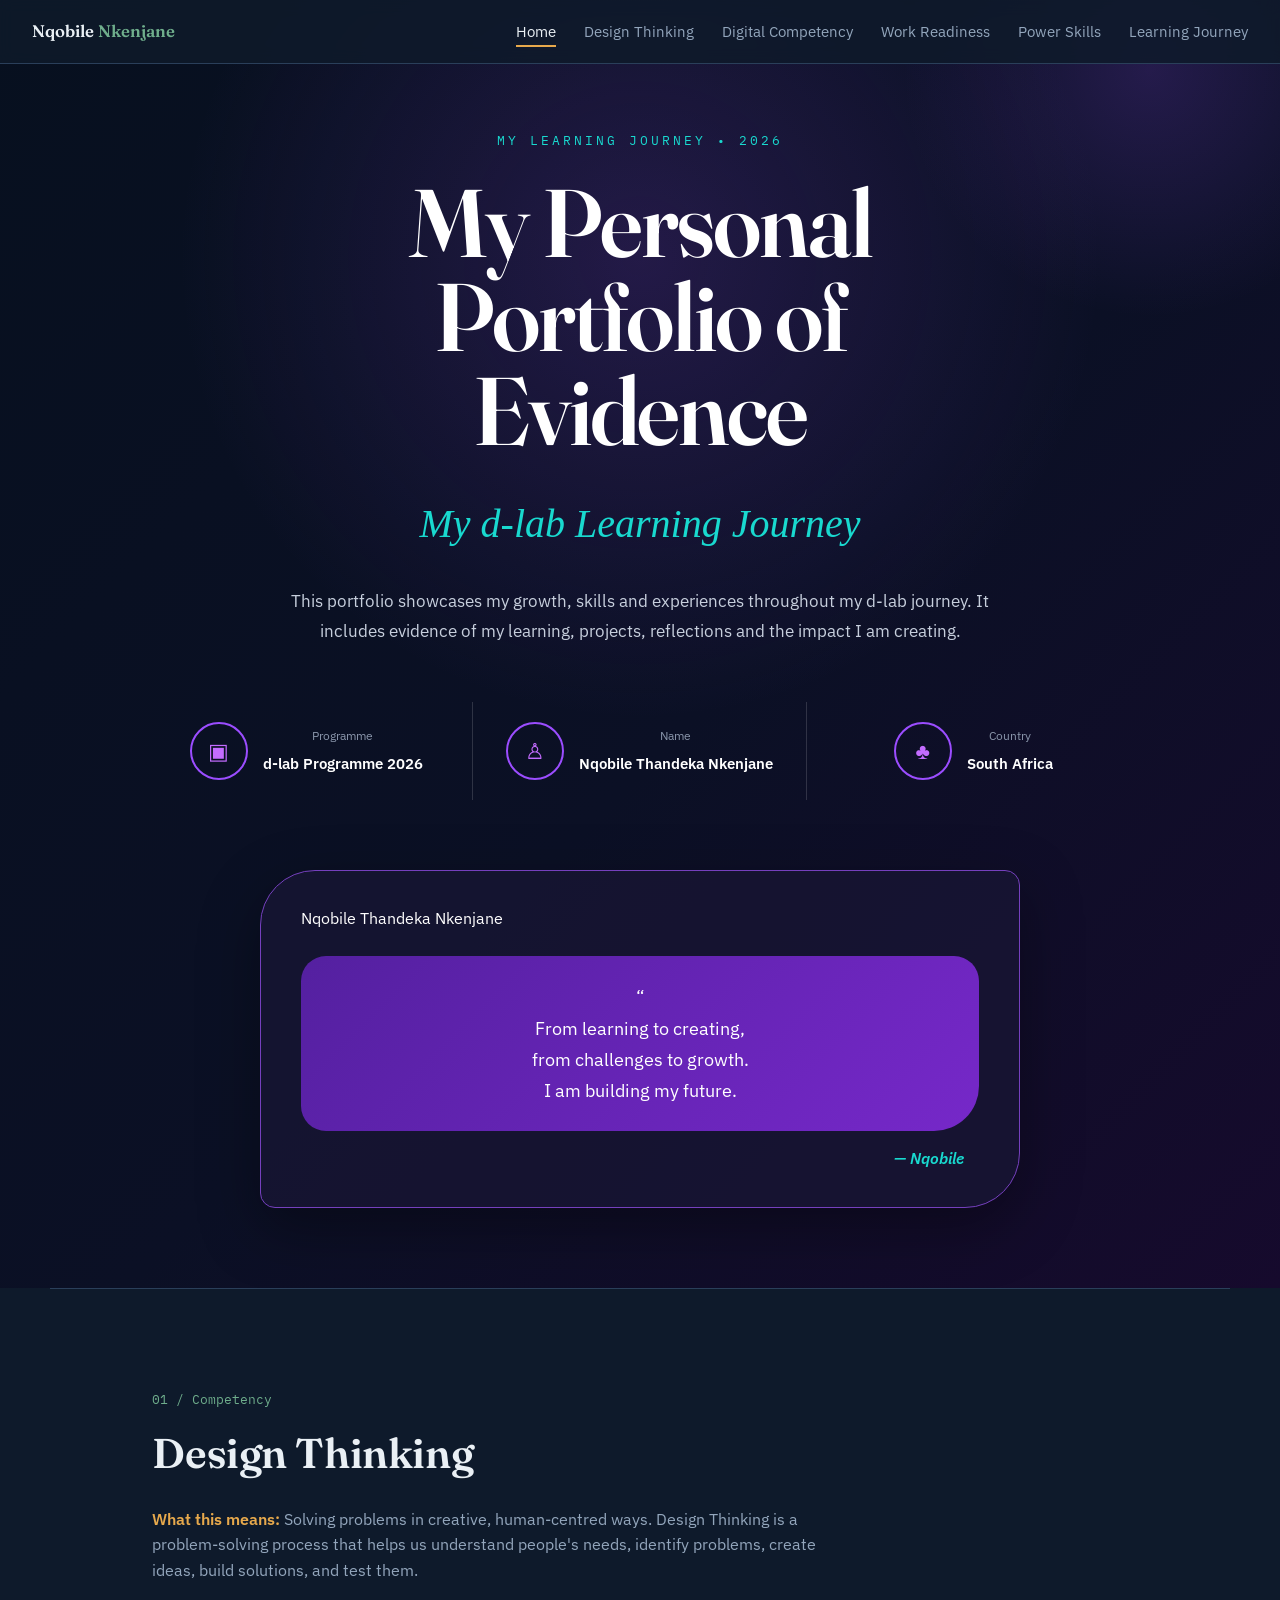
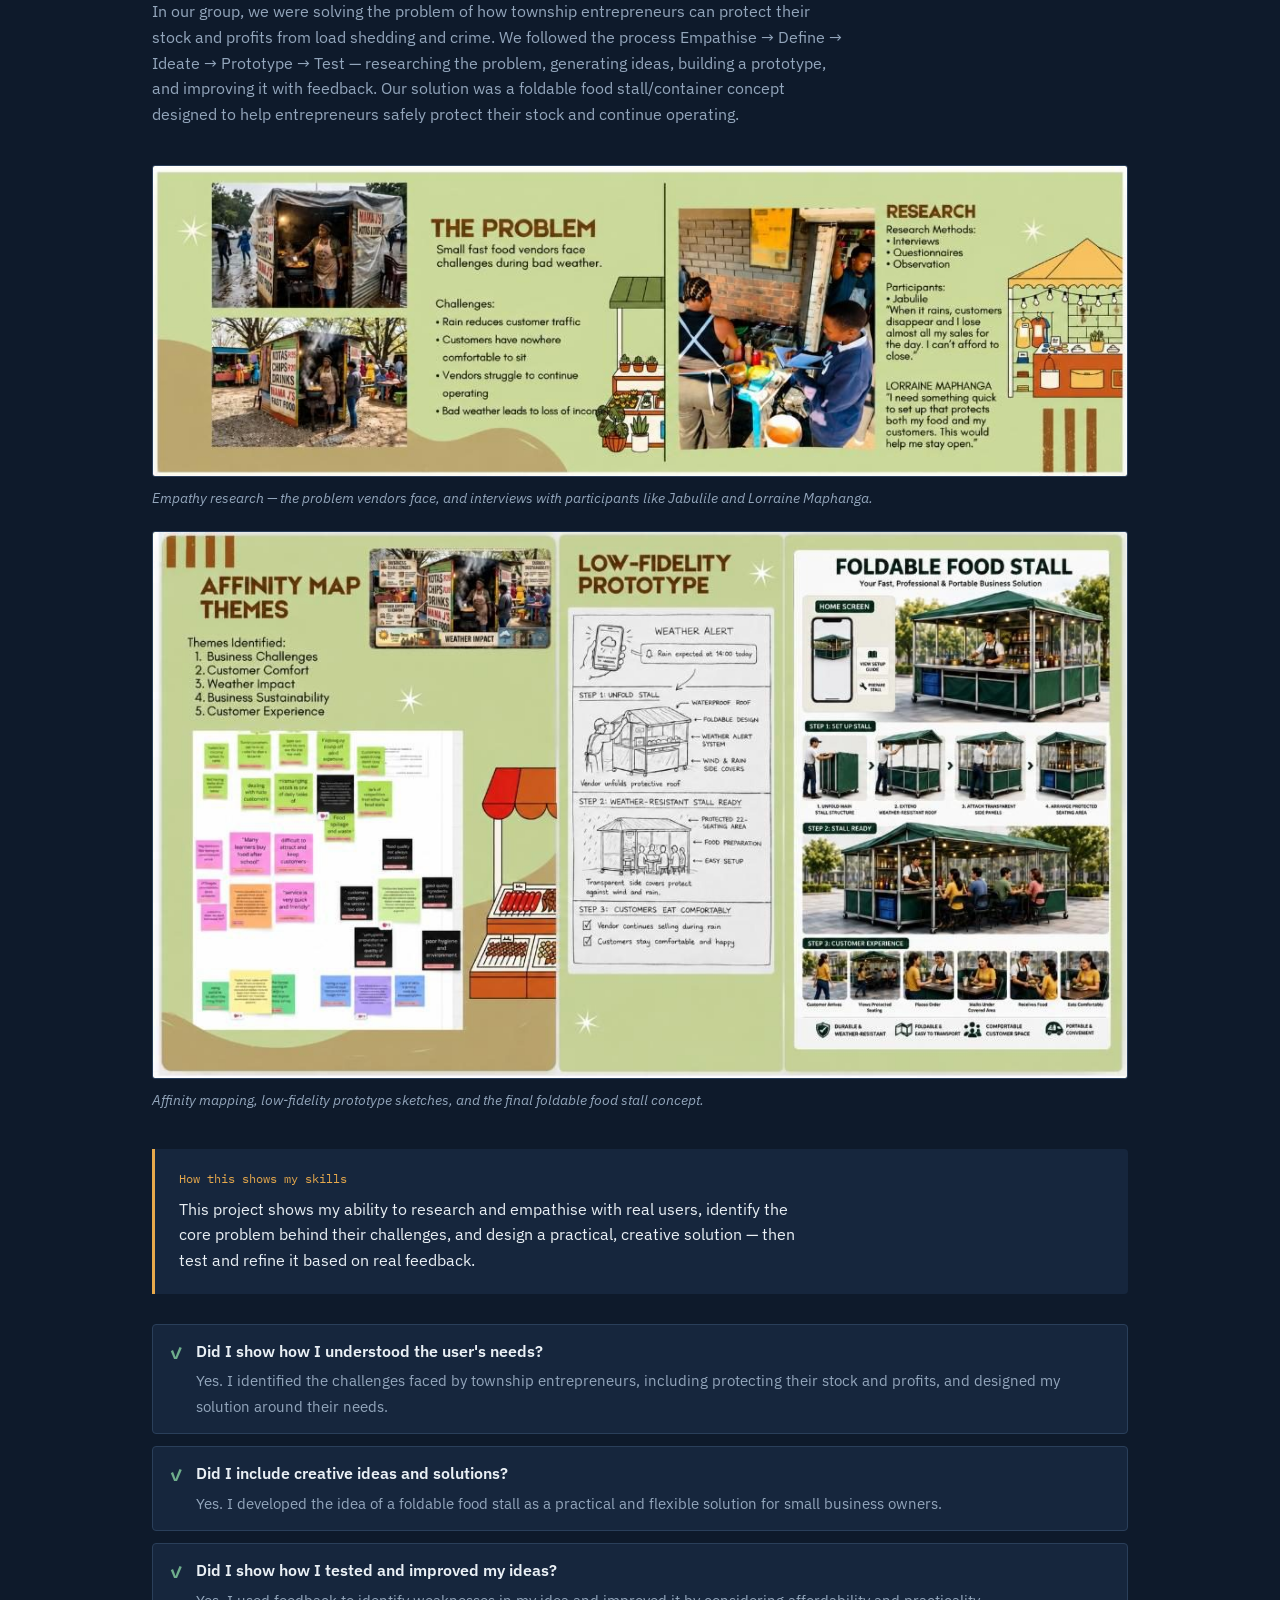
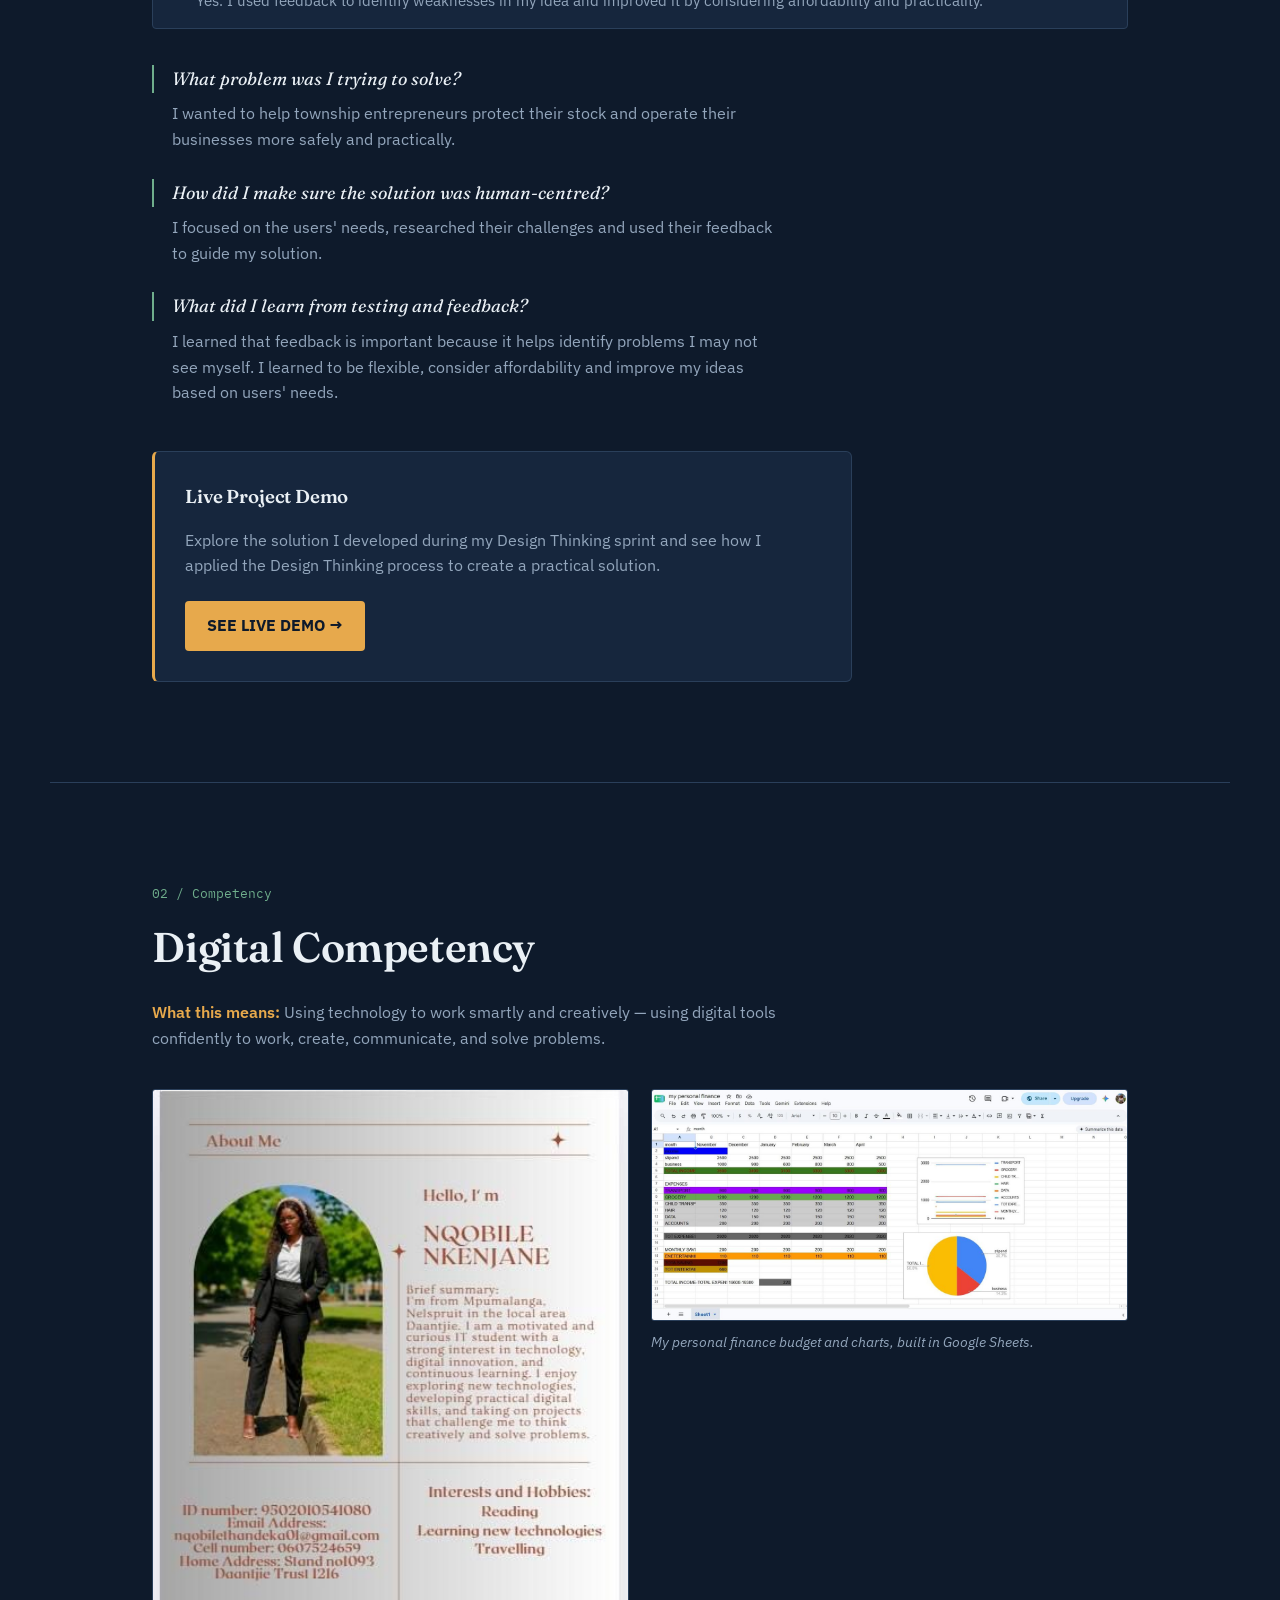
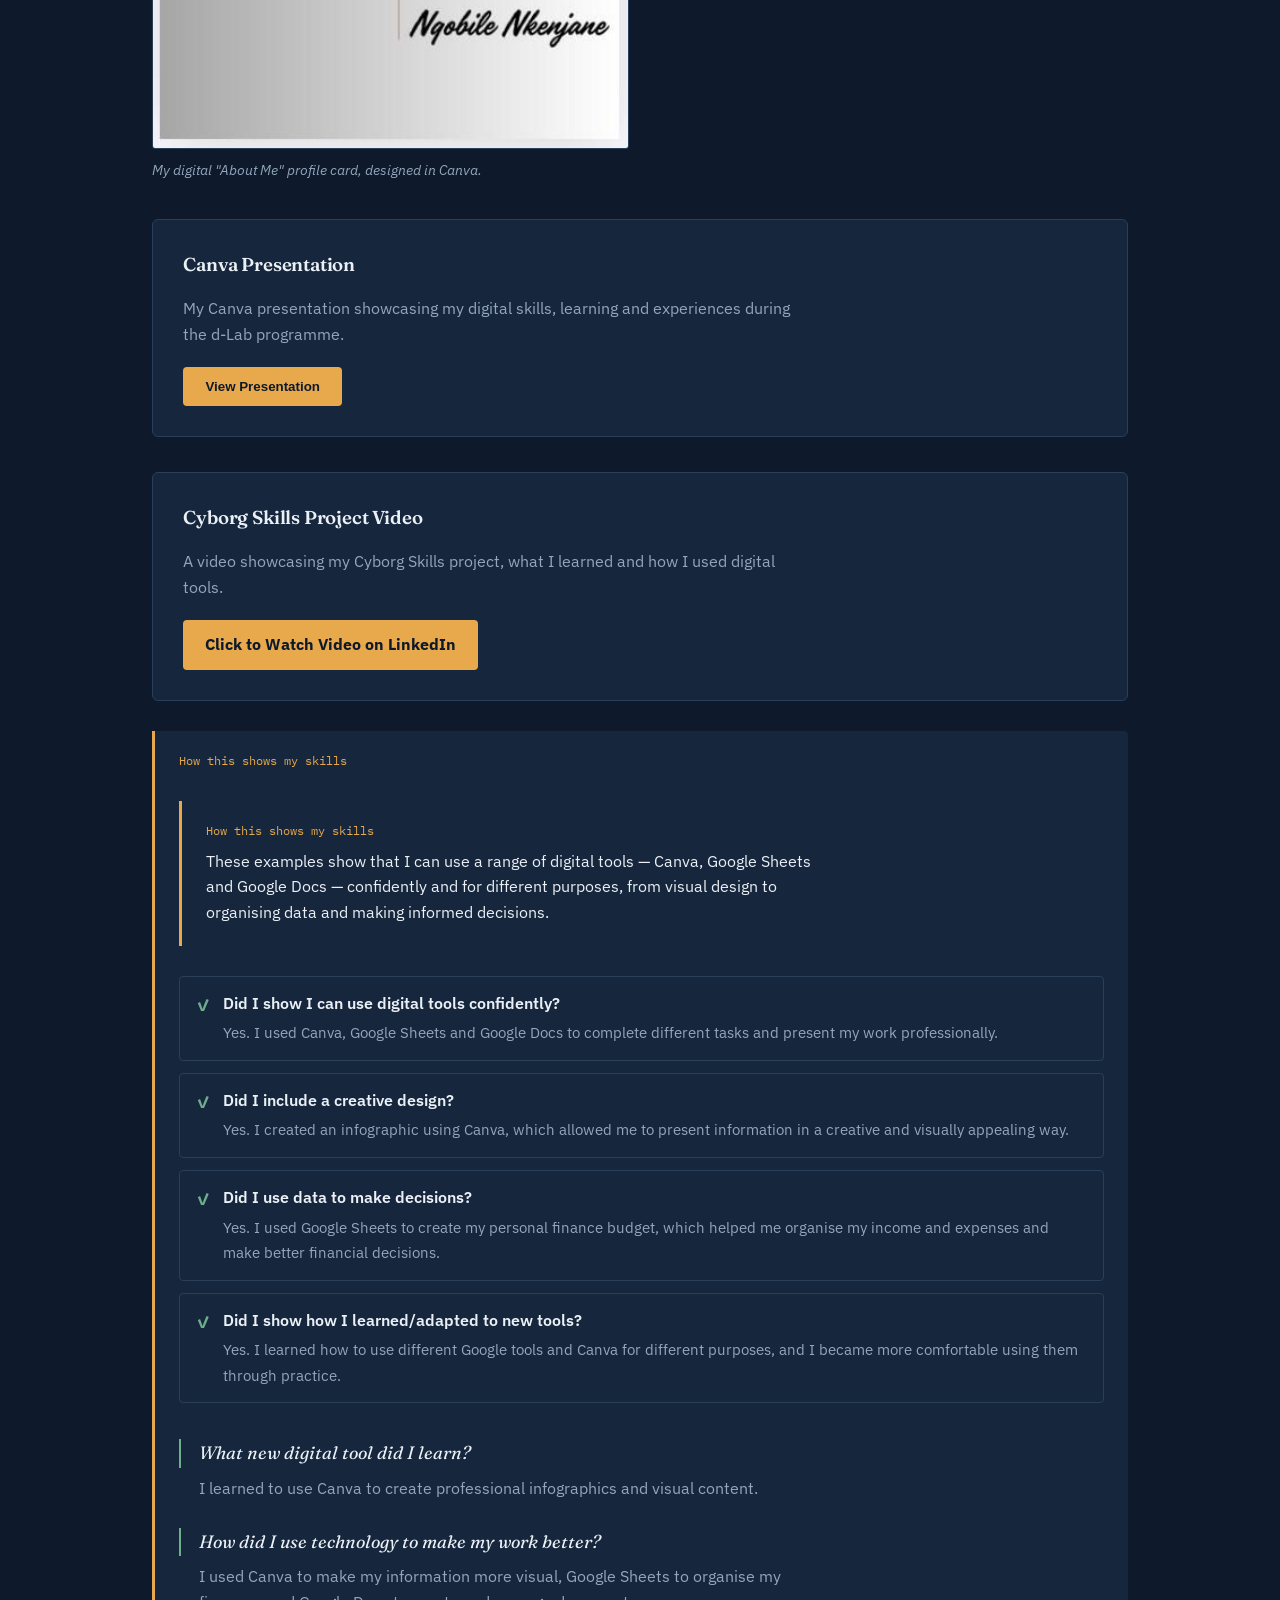
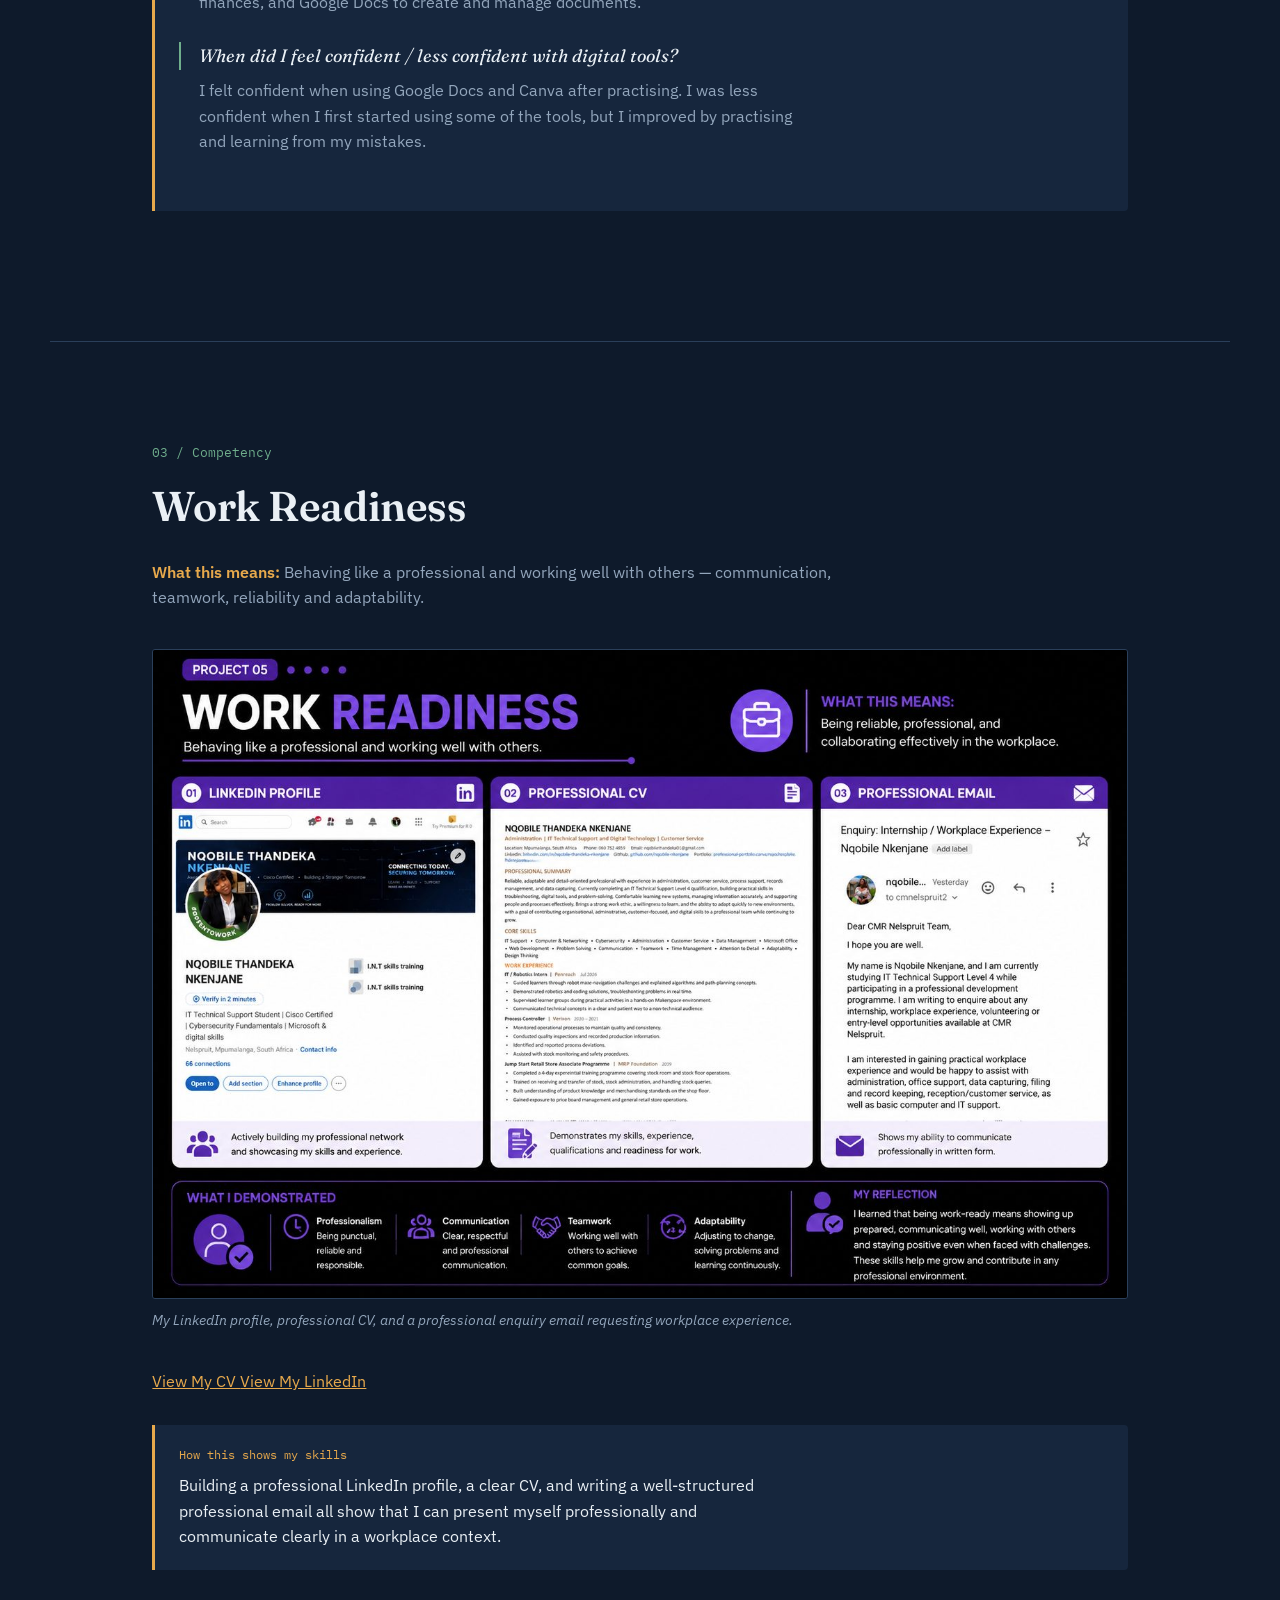
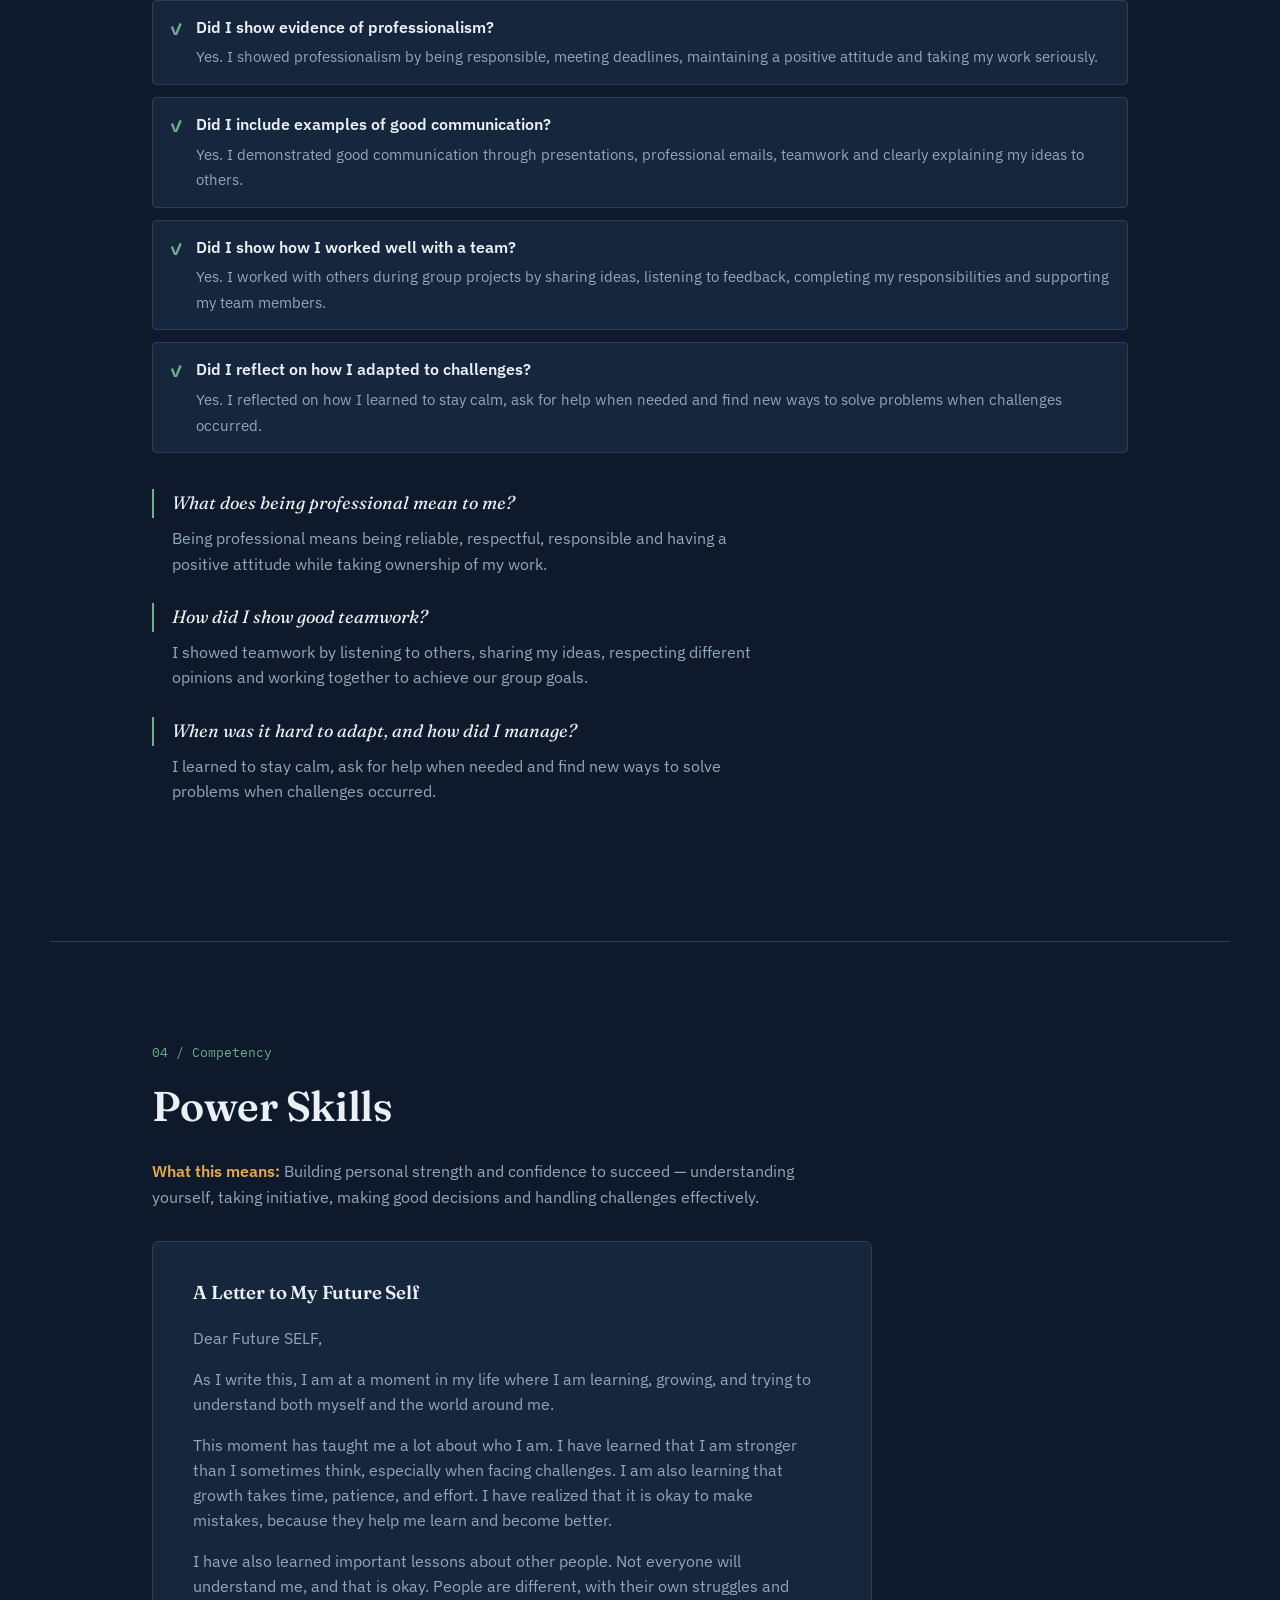
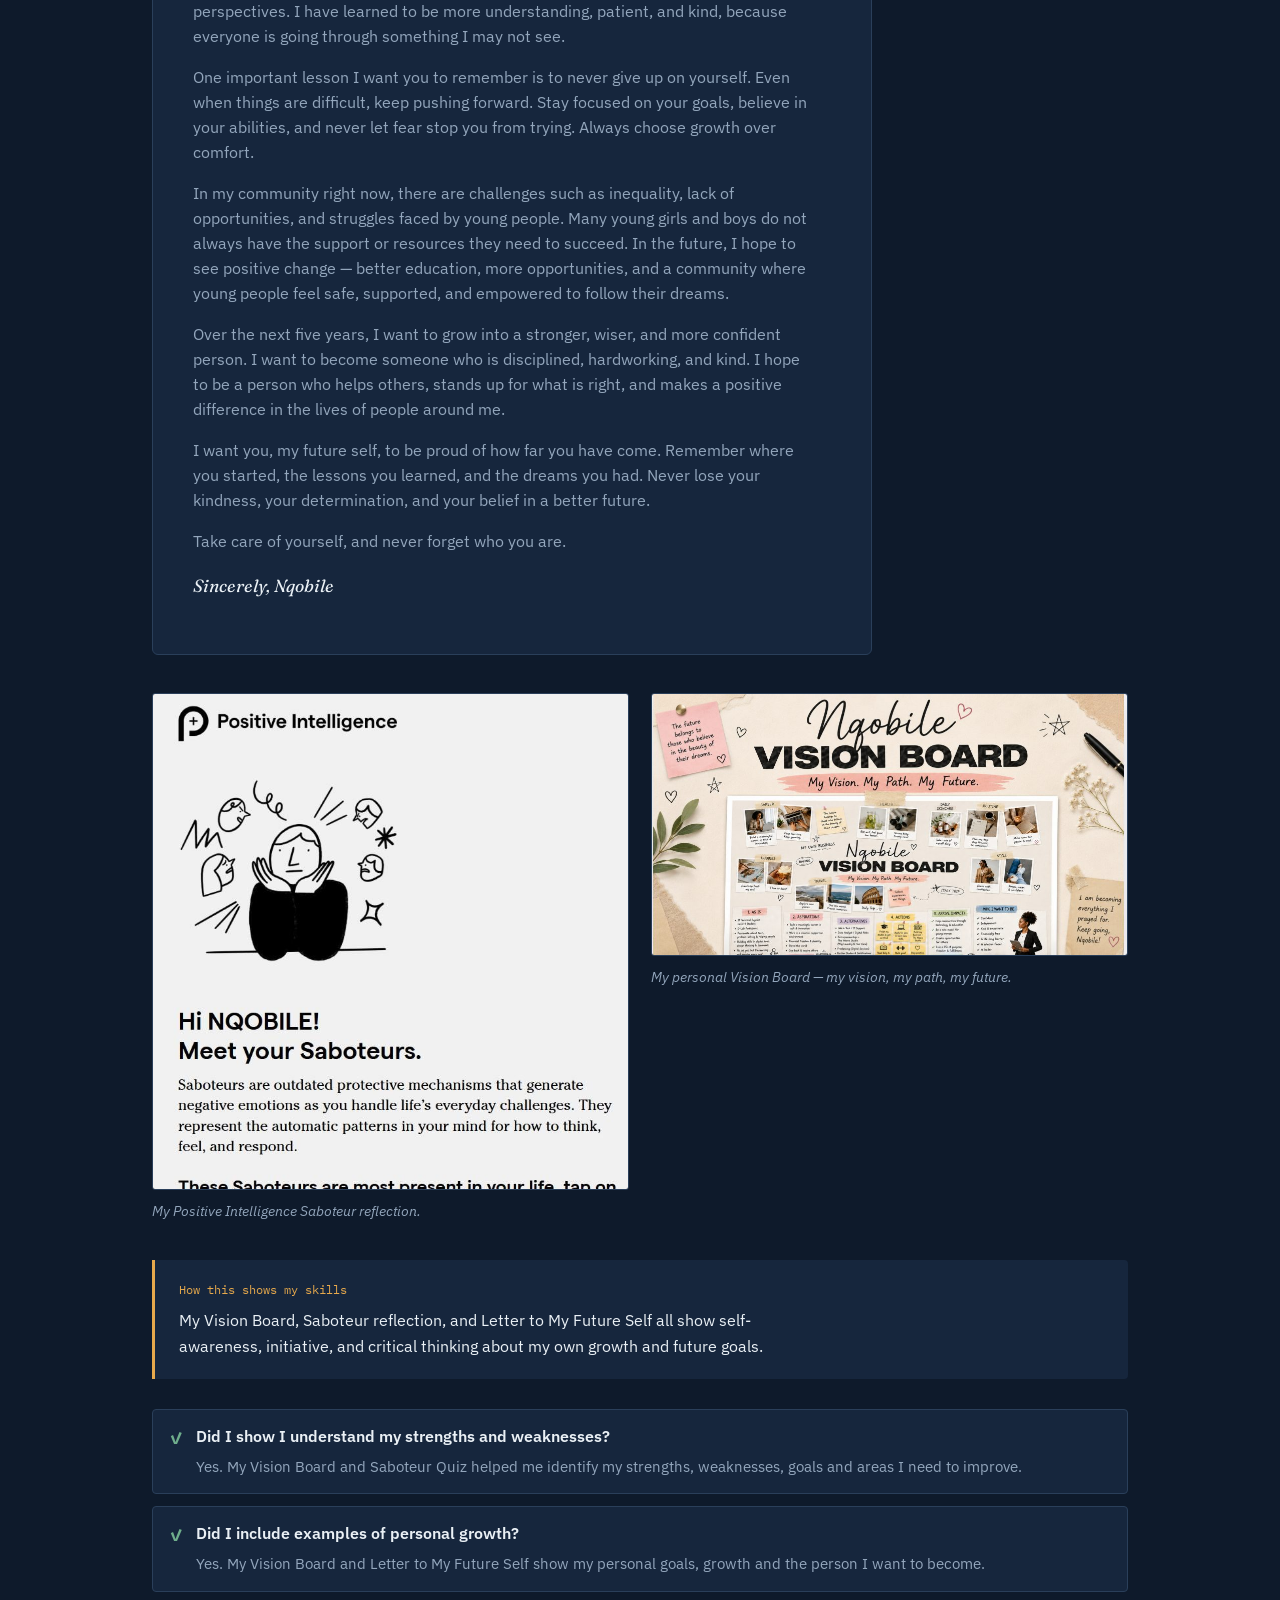
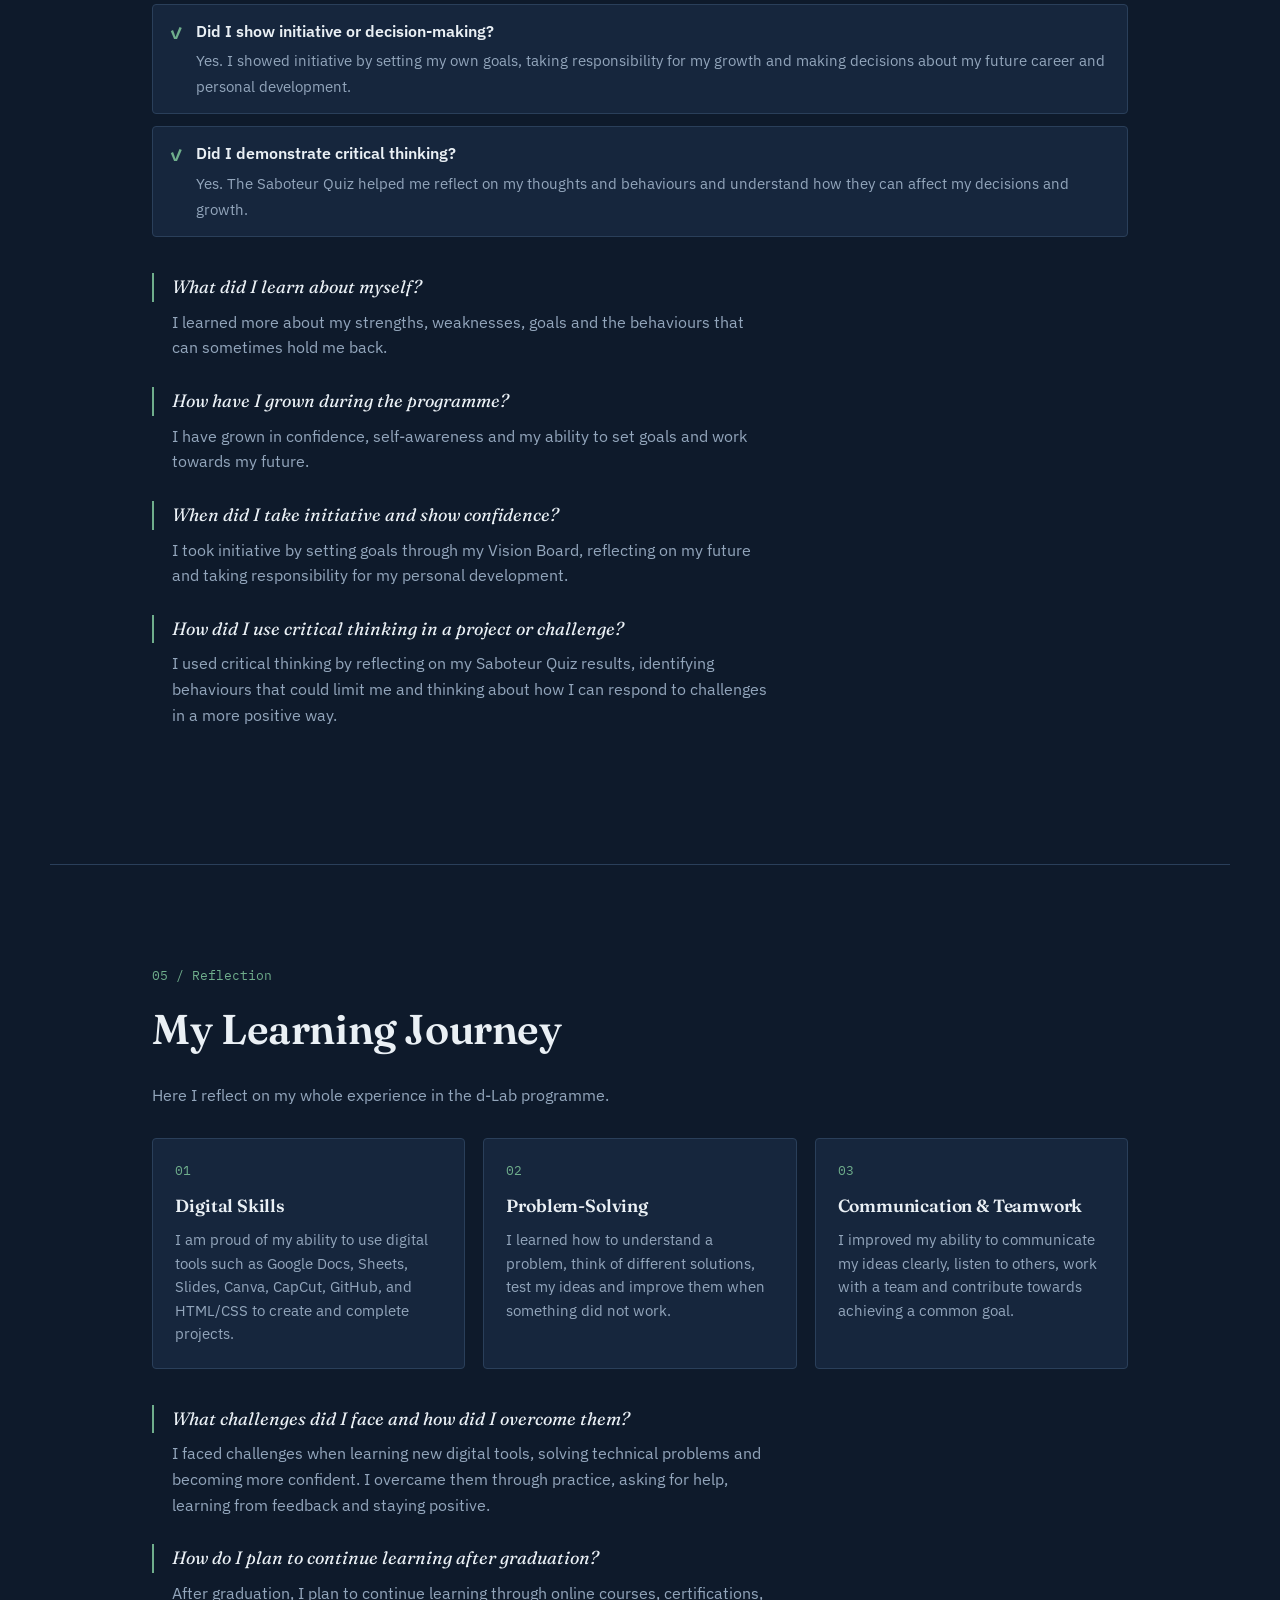
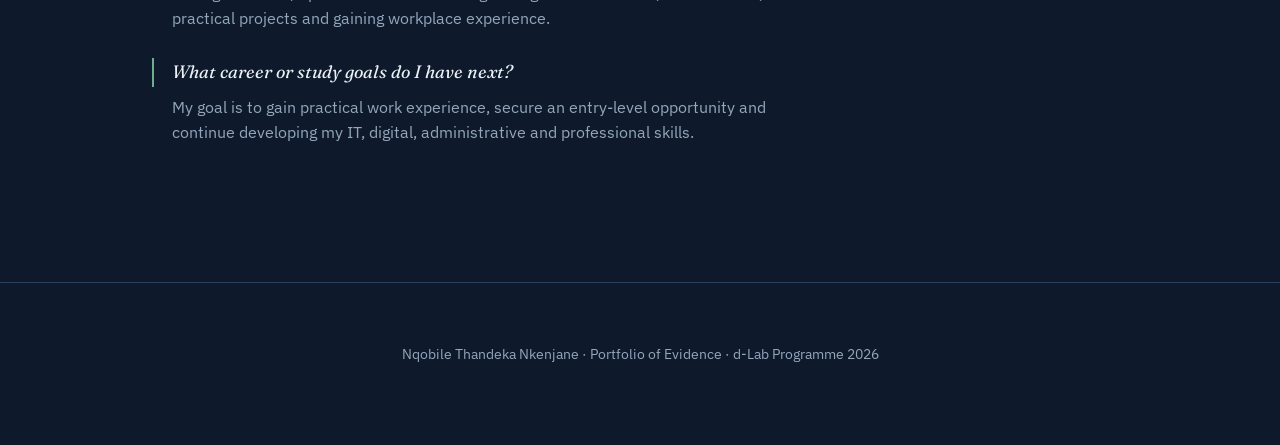
==== commit e8061c45: "Update index.html" ====
--- a/index.html
+++ b/index.html
@@ -161,7 +161,7 @@
       <img src="images/digital-finance-sheet.jpg" alt="Personal finance budget in Google Sheets">
       <figcaption>My personal finance budget and charts, built in Google Sheets.</figcaption>
     </figure>
-  </div>  </div>
+  </div> 
   <!-- CANVA PRESENTATION -->
   <div class="evidence-item">
 
@@ -200,41 +200,35 @@
 
   </div>
 
-
   <!-- PRESENTATION SLIDESHOW -->
-  <div id="presentationModal" class="presentation-modal">
-
-    <div class="presentation-content">
-
-      <button
-        class="close-presentation"
-        onclick="closePresentation()">
-        ×
-      </button>
-
-      <img
-        id="presentationSlide"
-        src="images/1.png"
-        alt="Canva Presentation">
-
-      <div class="presentation-controls">
-
-        <button onclick="previousSlide()">
-          ← Back
-        </button>
-
-        <span id="slideNumber">1 / 7</span>
-
-        <button onclick="nextSlide()">
-          Next →
-        </button>
-
-      </div>
-
-    </div>
-
-  </div>
-
+<div id="presentationModal" class="presentation-modal">
+
+  <div class="presentation-content">
+
+    <button
+      class="close-presentation"
+      onclick="closePresentation()">
+      ×
+    </button>
+
+    <img
+      id="presentationSlide"
+      src="images/1.png"
+      alt="Canva Presentation Slide">
+
+    <div class="presentation-controls">
+
+      <button onclick="previousSlide()">← Back</button>
+
+      <span id="slideNumber">1 / 7</span>
+
+      <button onclick="nextSlide()">Next →</button>
+
+    </div>
+
+  </div>
+
+</div>
   
 
   </div>
@@ -277,7 +271,17 @@
       <figcaption>My LinkedIn profile, professional CV, and a professional enquiry email requesting workplace experience.</figcaption>
     </figure>
   </div>
-
+<div class="work-readiness-buttons">
+    <a href="Nqobile-Nkenjane-CV.pdf" target="_blank" class="btn">
+        View My CV
+    </a>
+
+    <a href="https://www.linkedin.com/in/nqobile-thandeka-nkenjane/"
+       target="_blank"
+       class="btn">
+        View My LinkedIn
+    </a>
+</div>
   <div class="skills-note">
     <div class="label">How this shows my skills</div>
     <p style="margin:0;">Building a professional LinkedIn profile, a clear CV, and writing a well-structured professional email all show that I can present myself professionally and communicate clearly in a workplace context.</p>
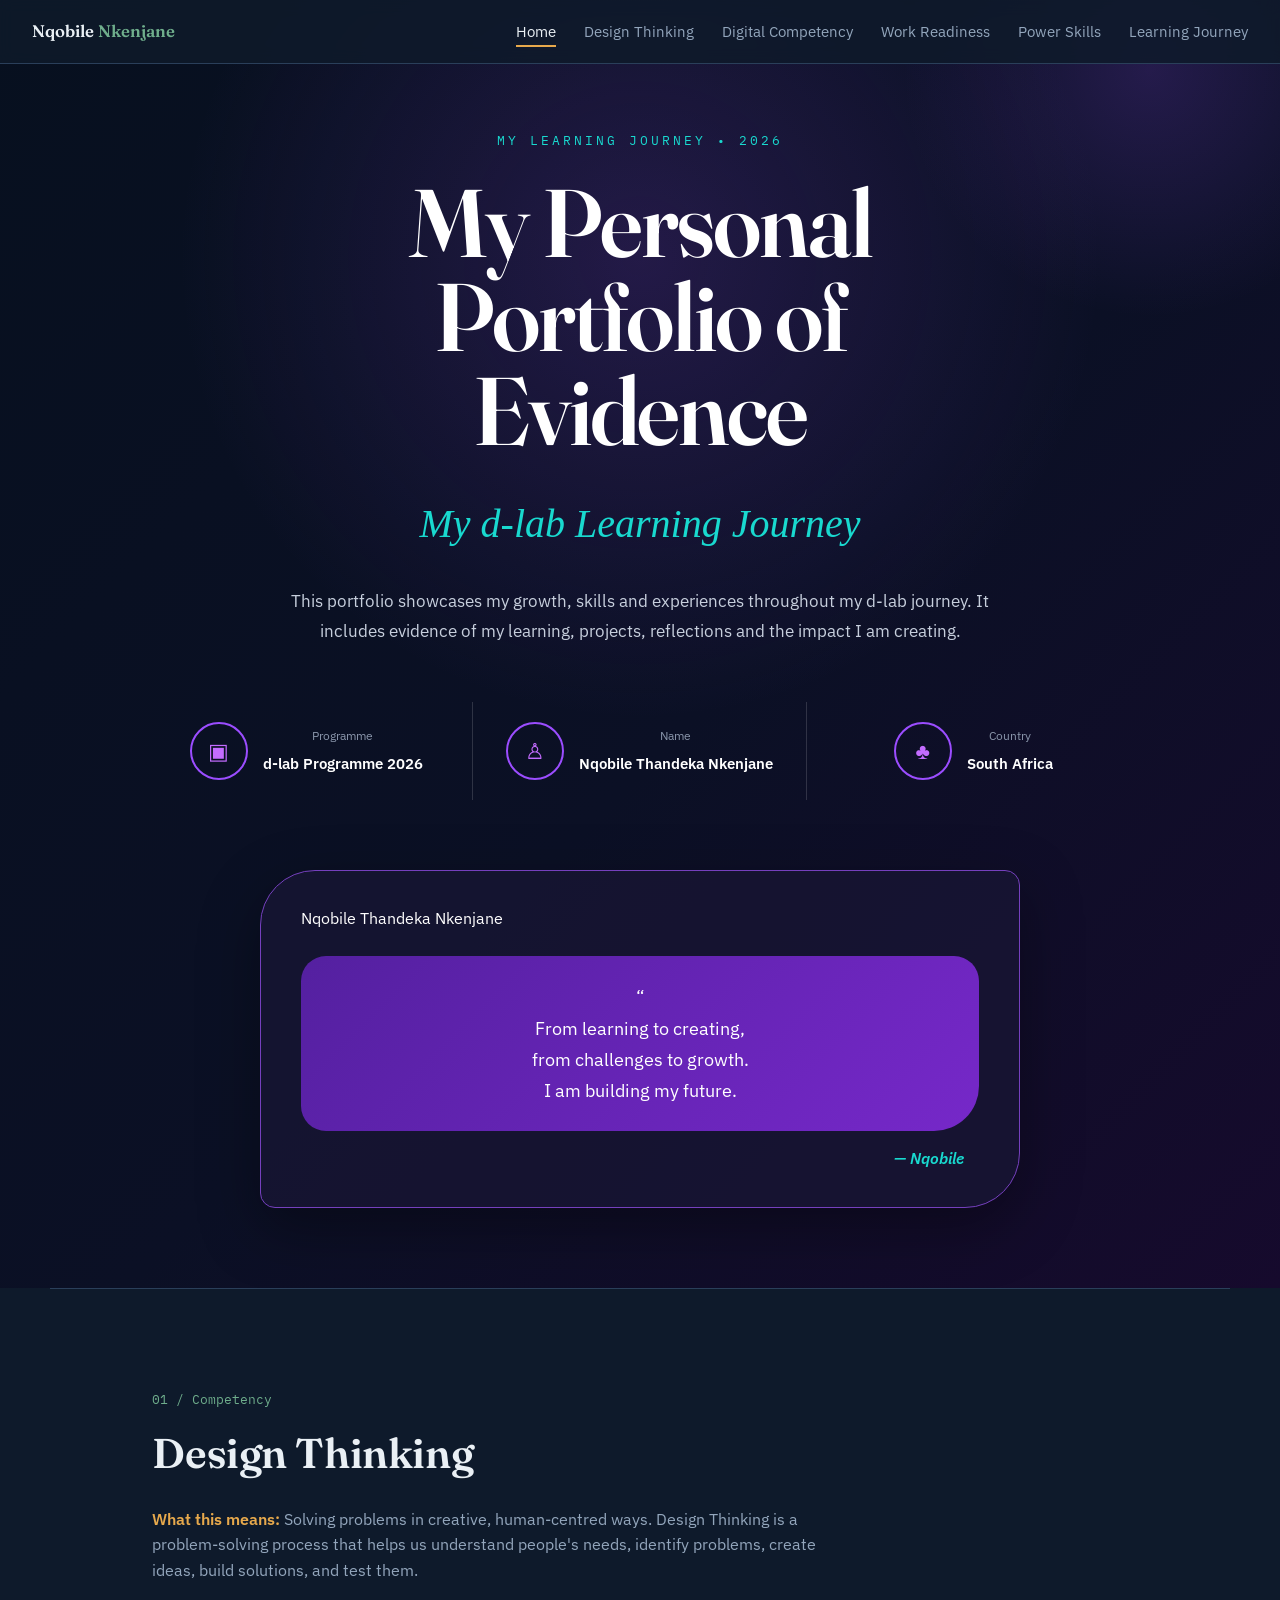
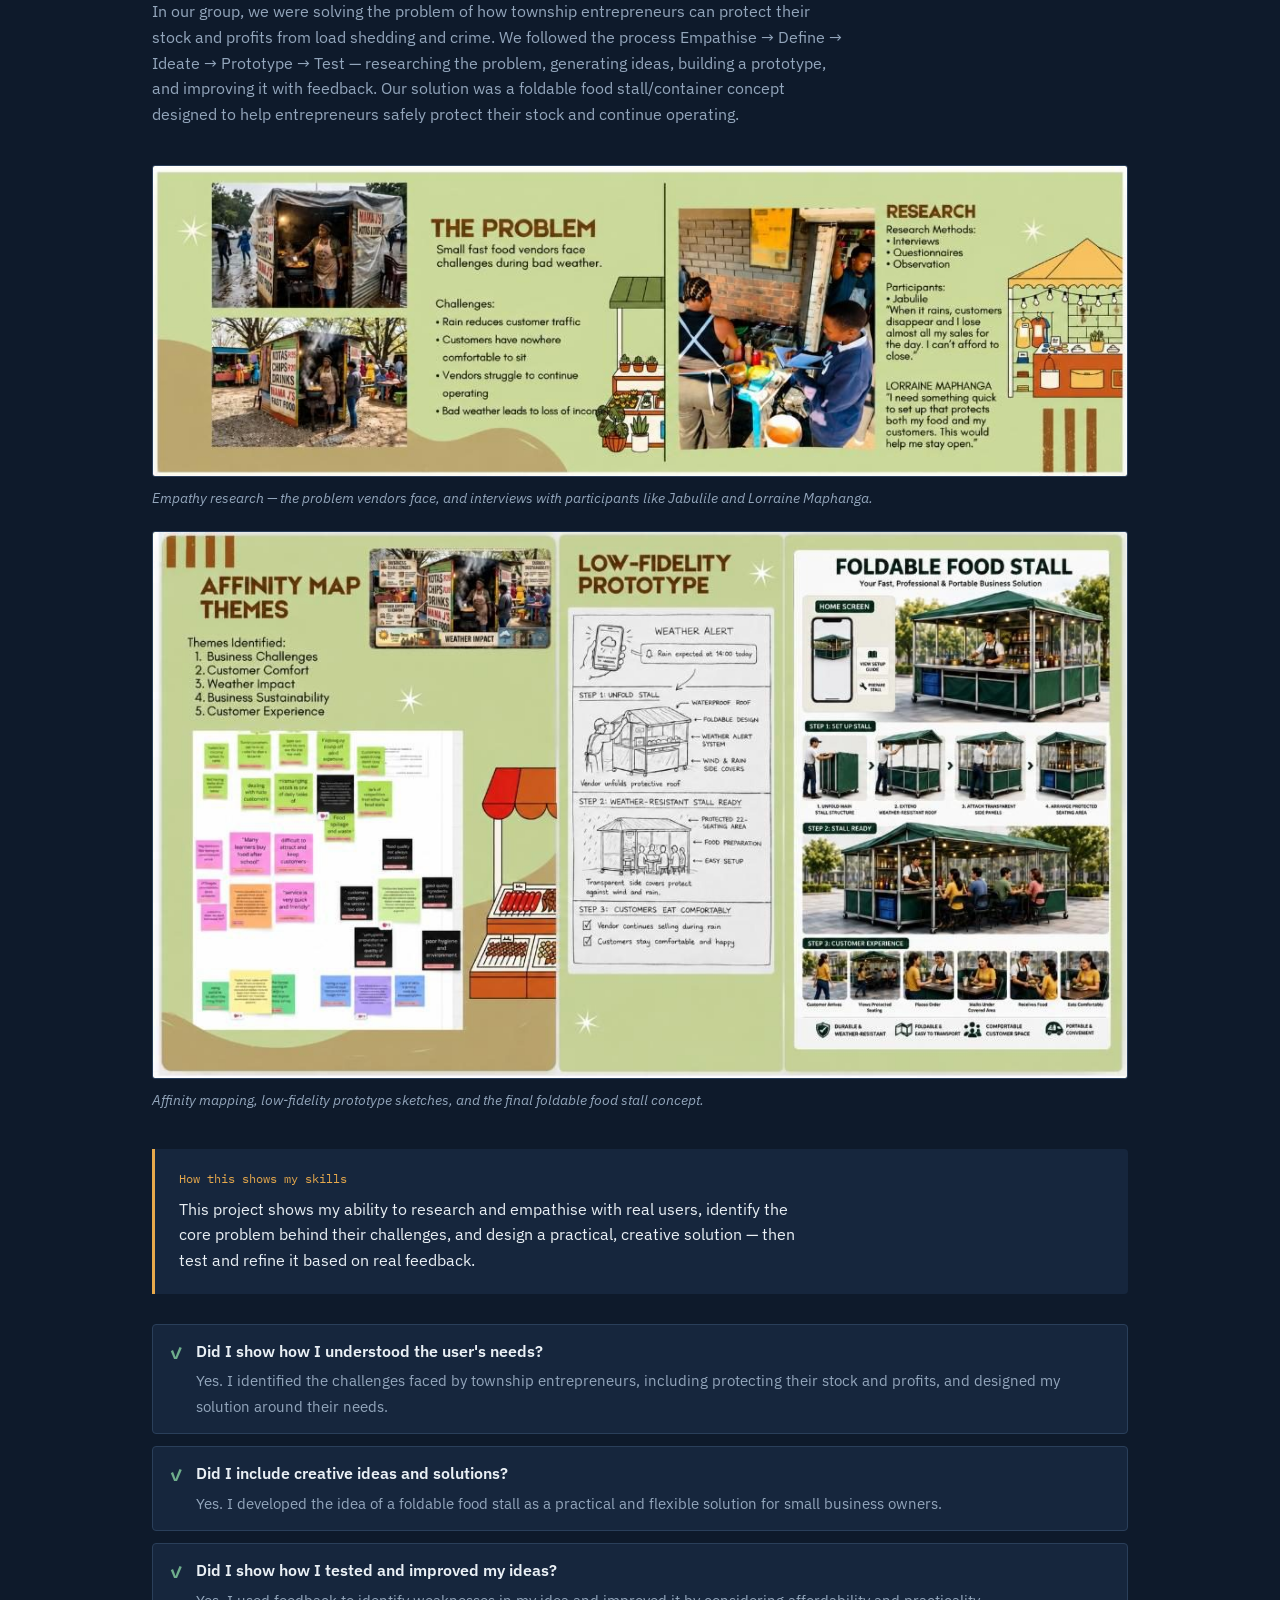
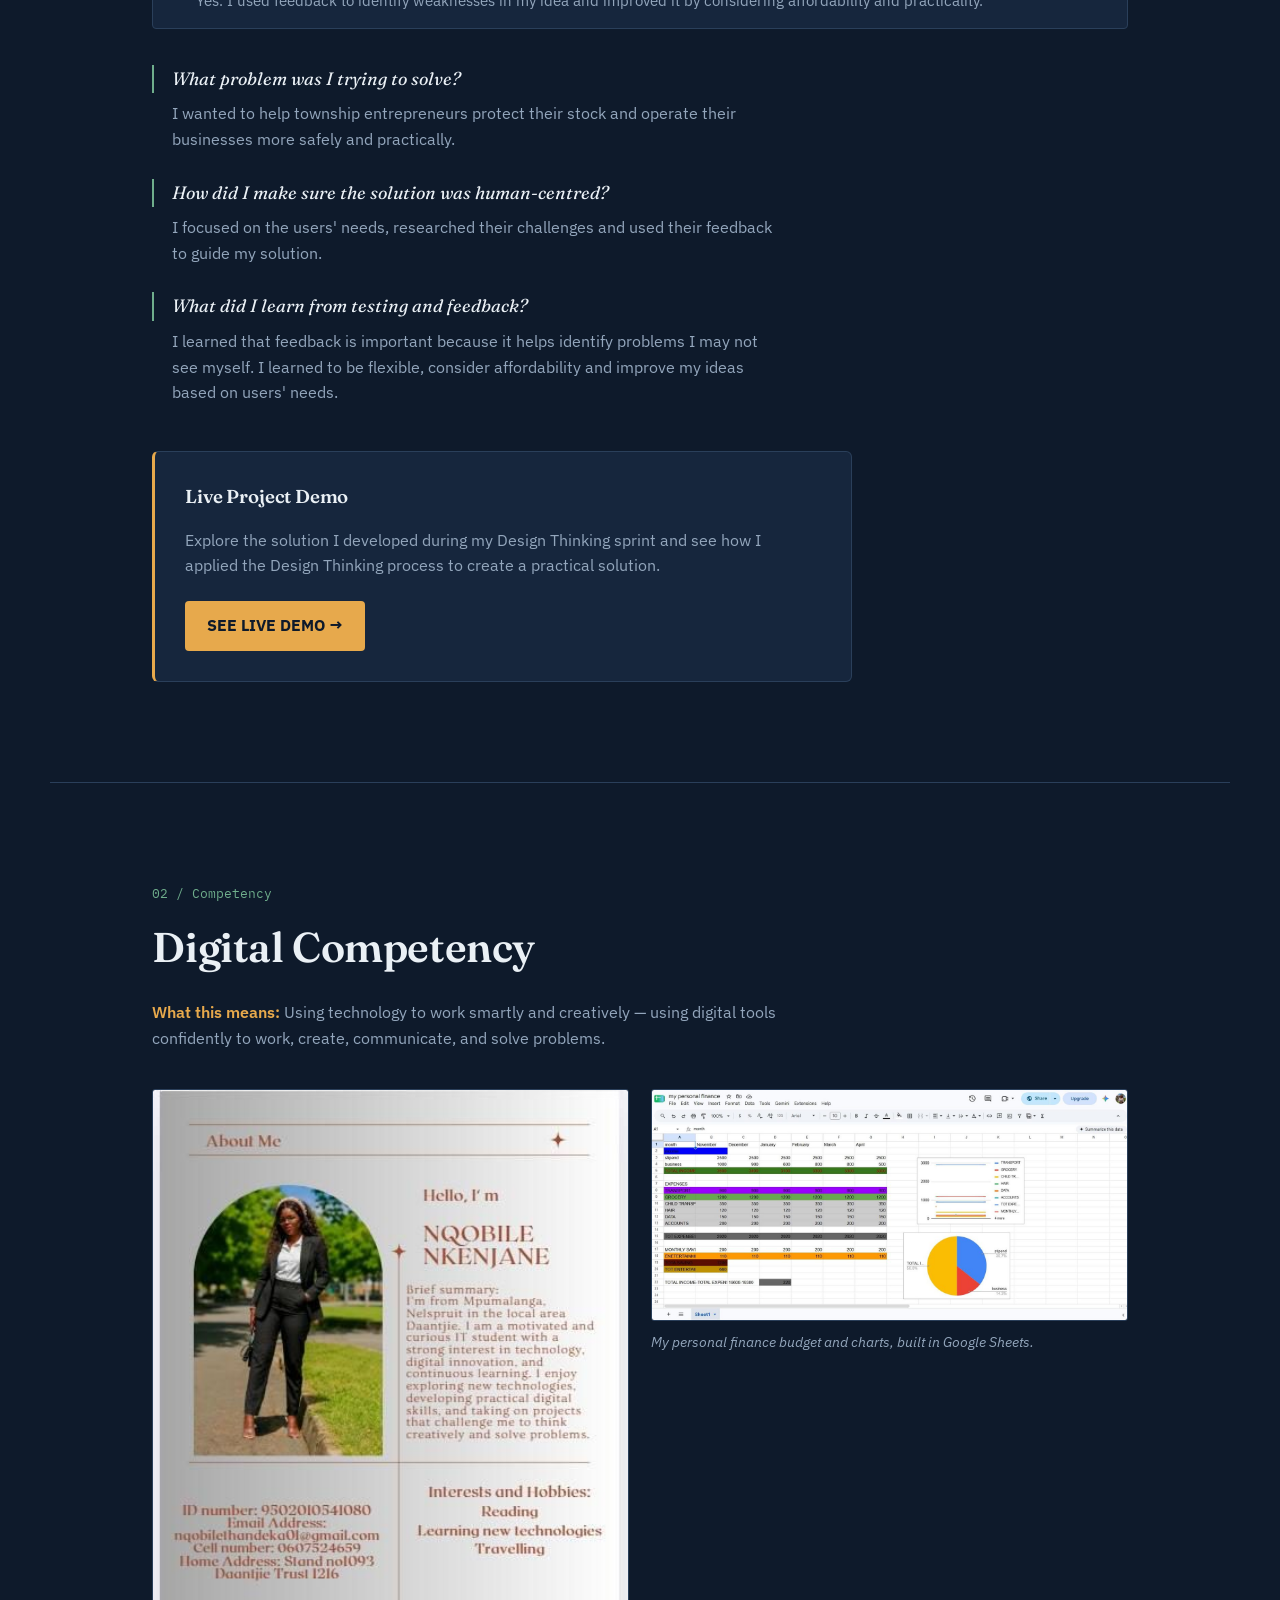
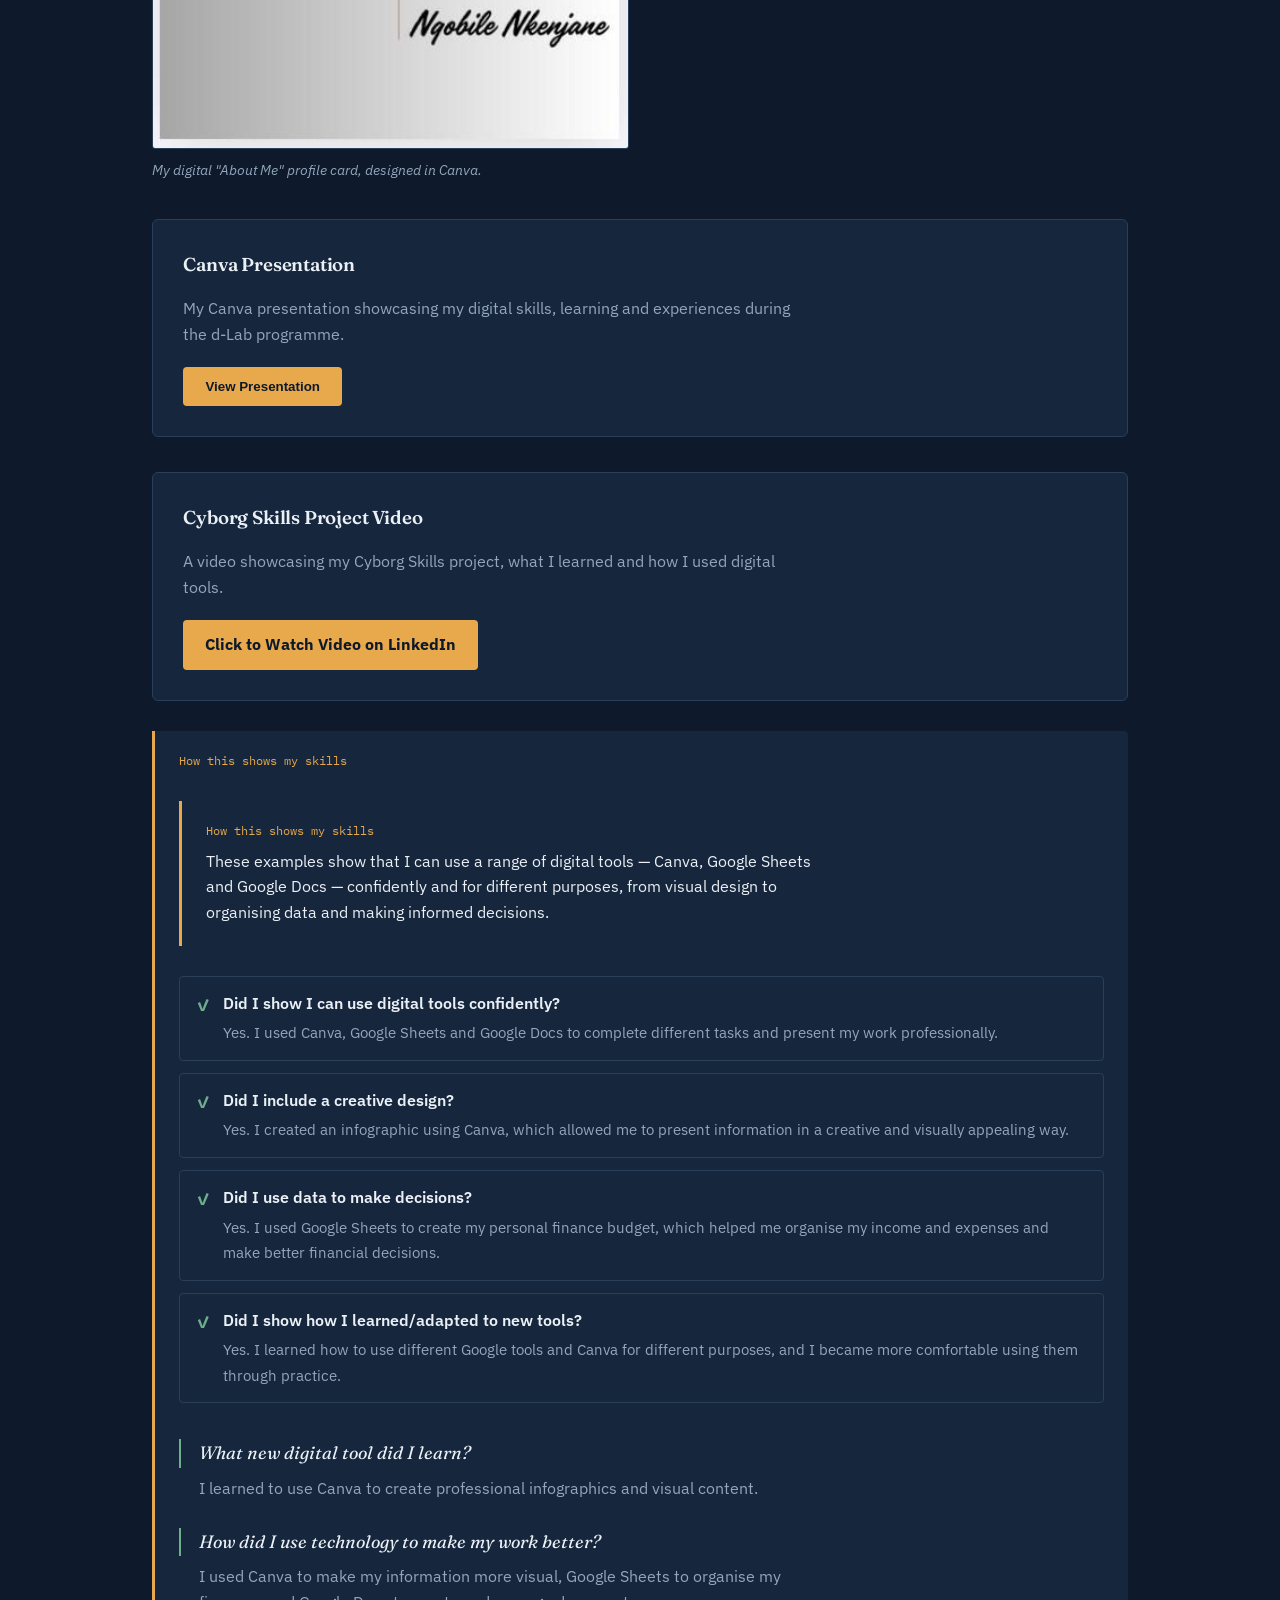
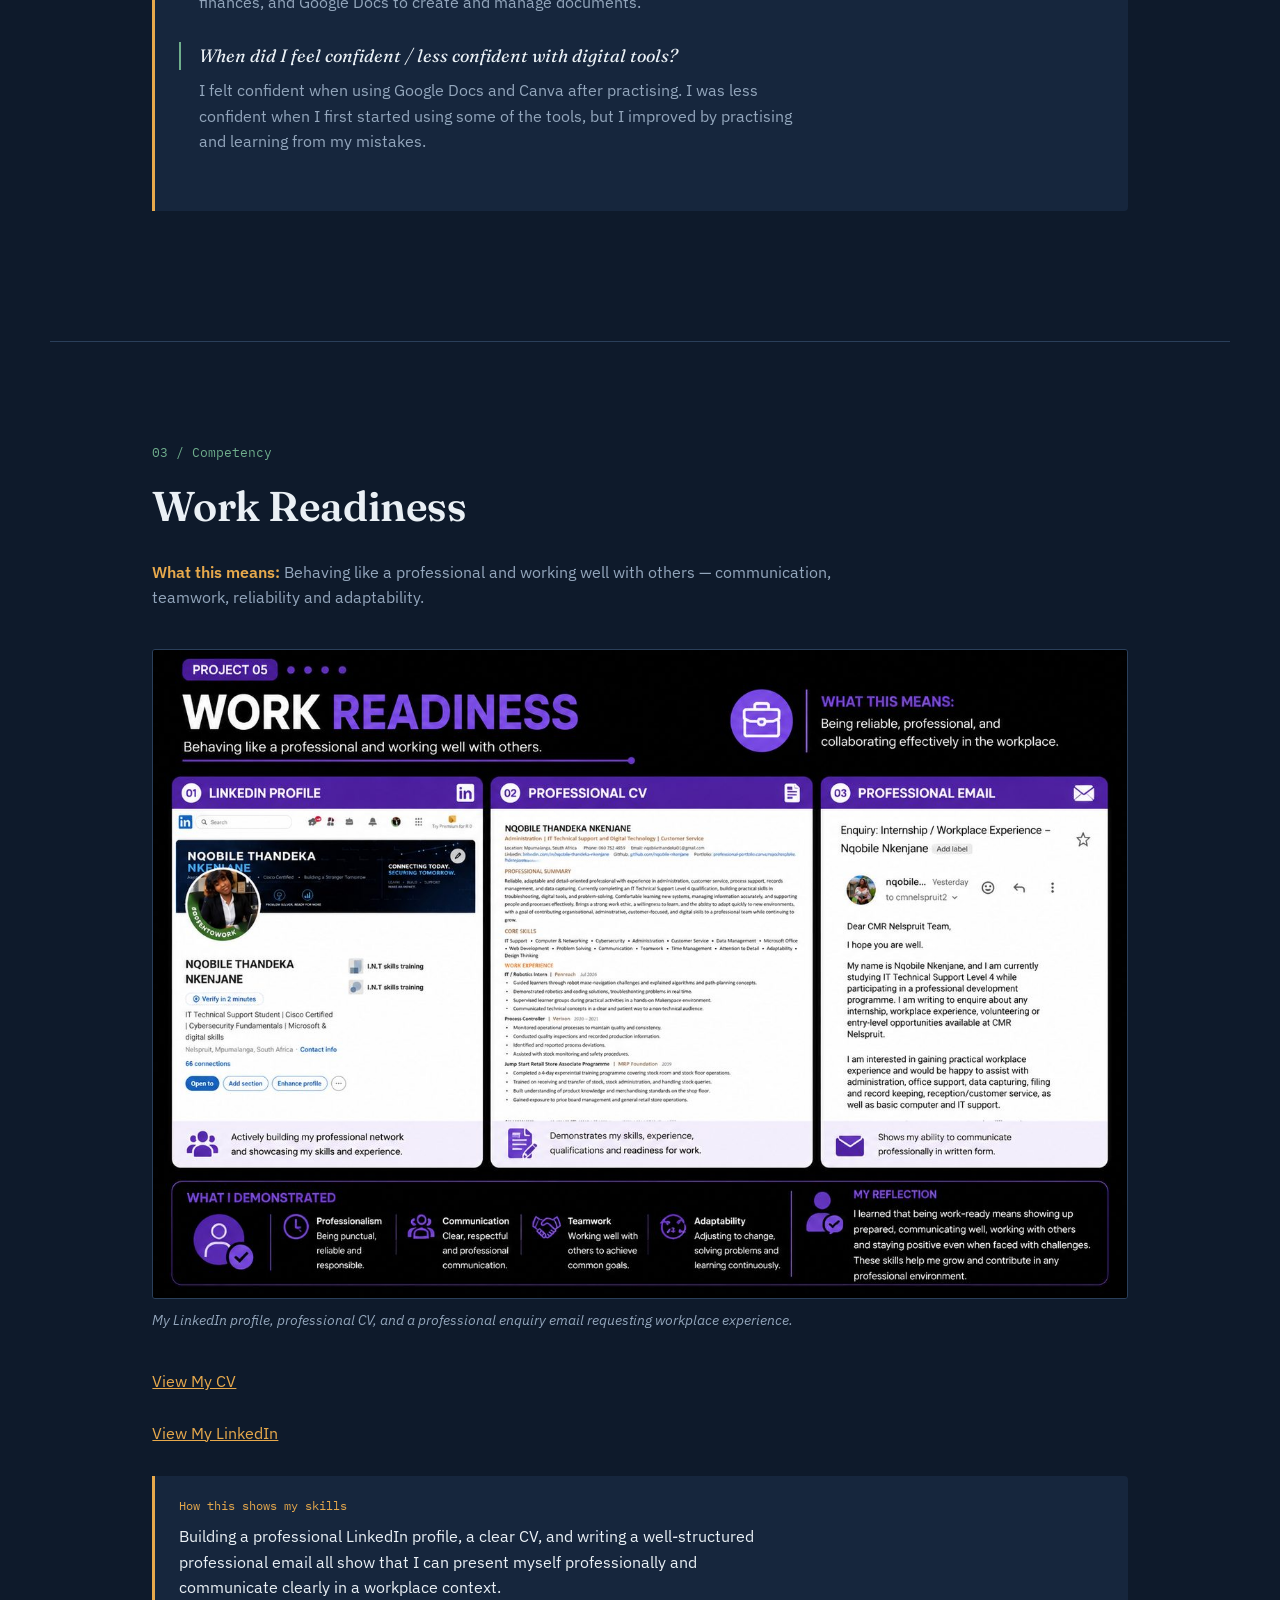
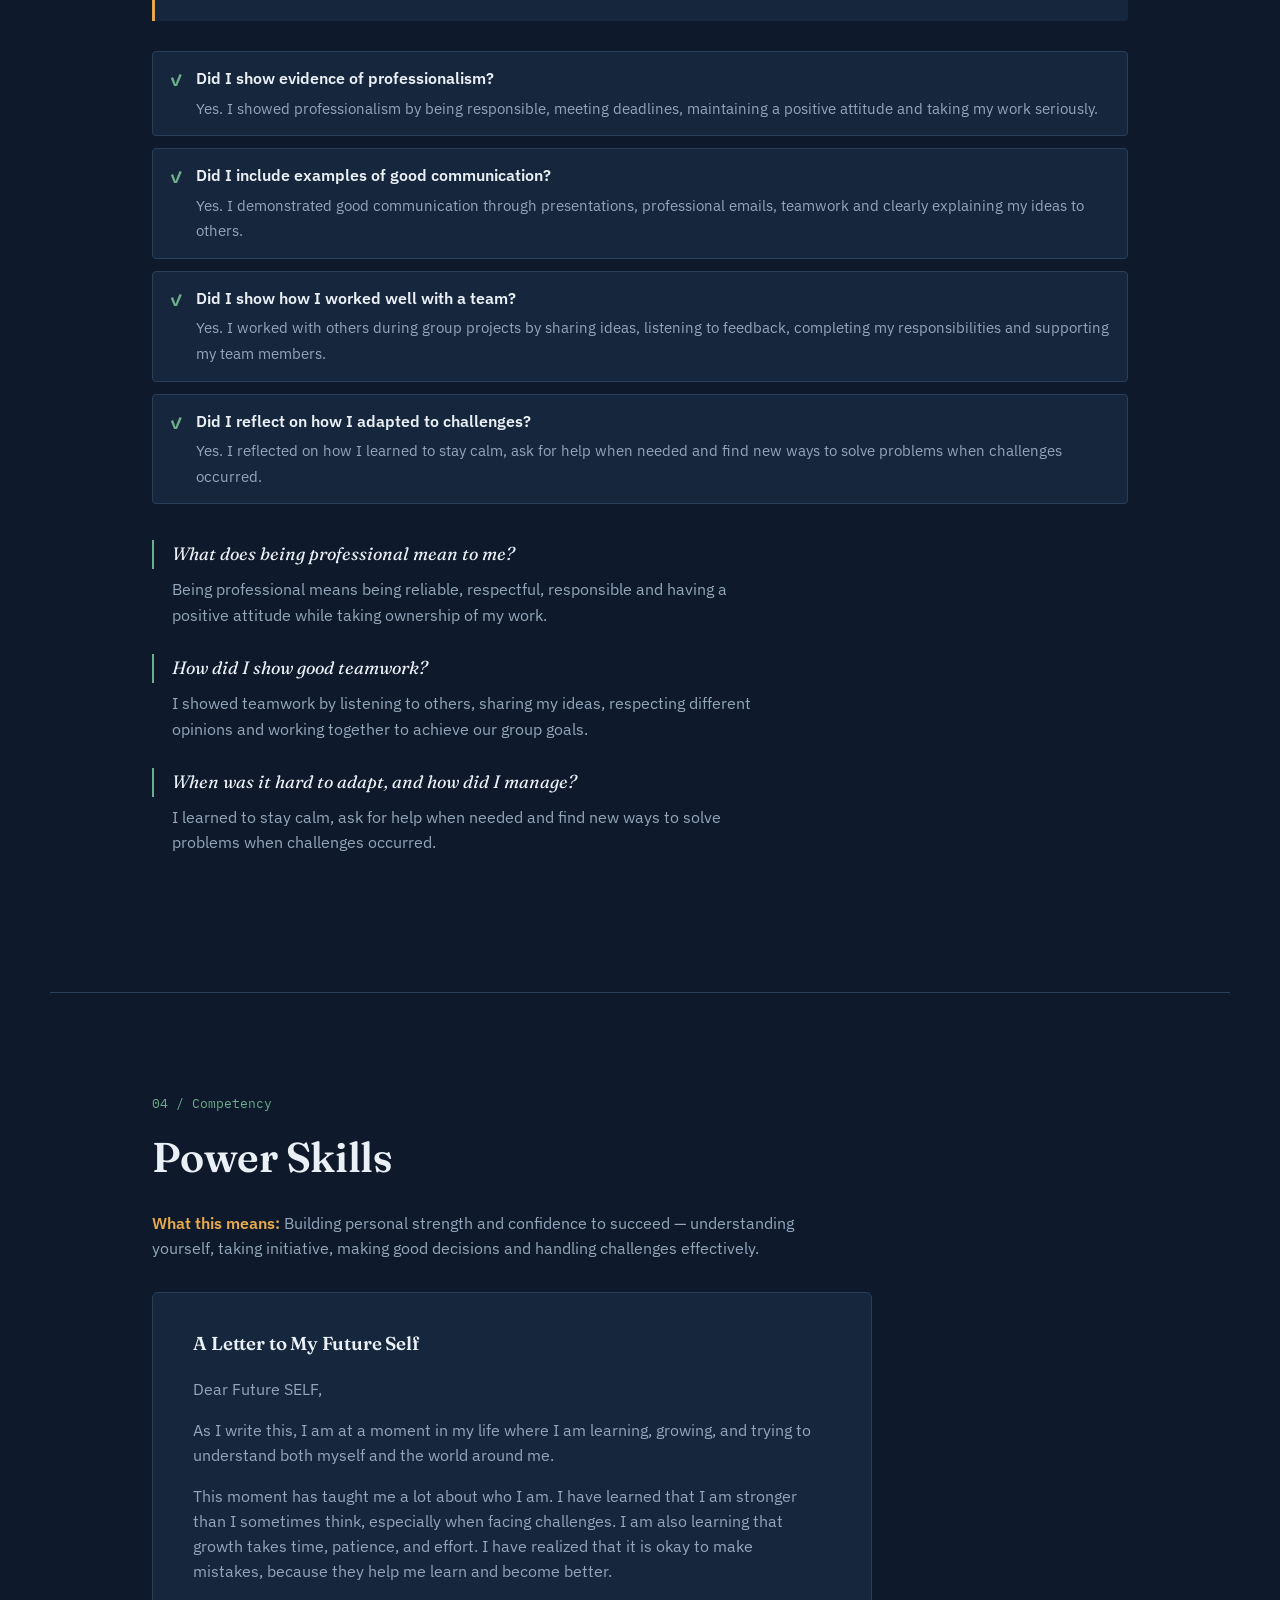
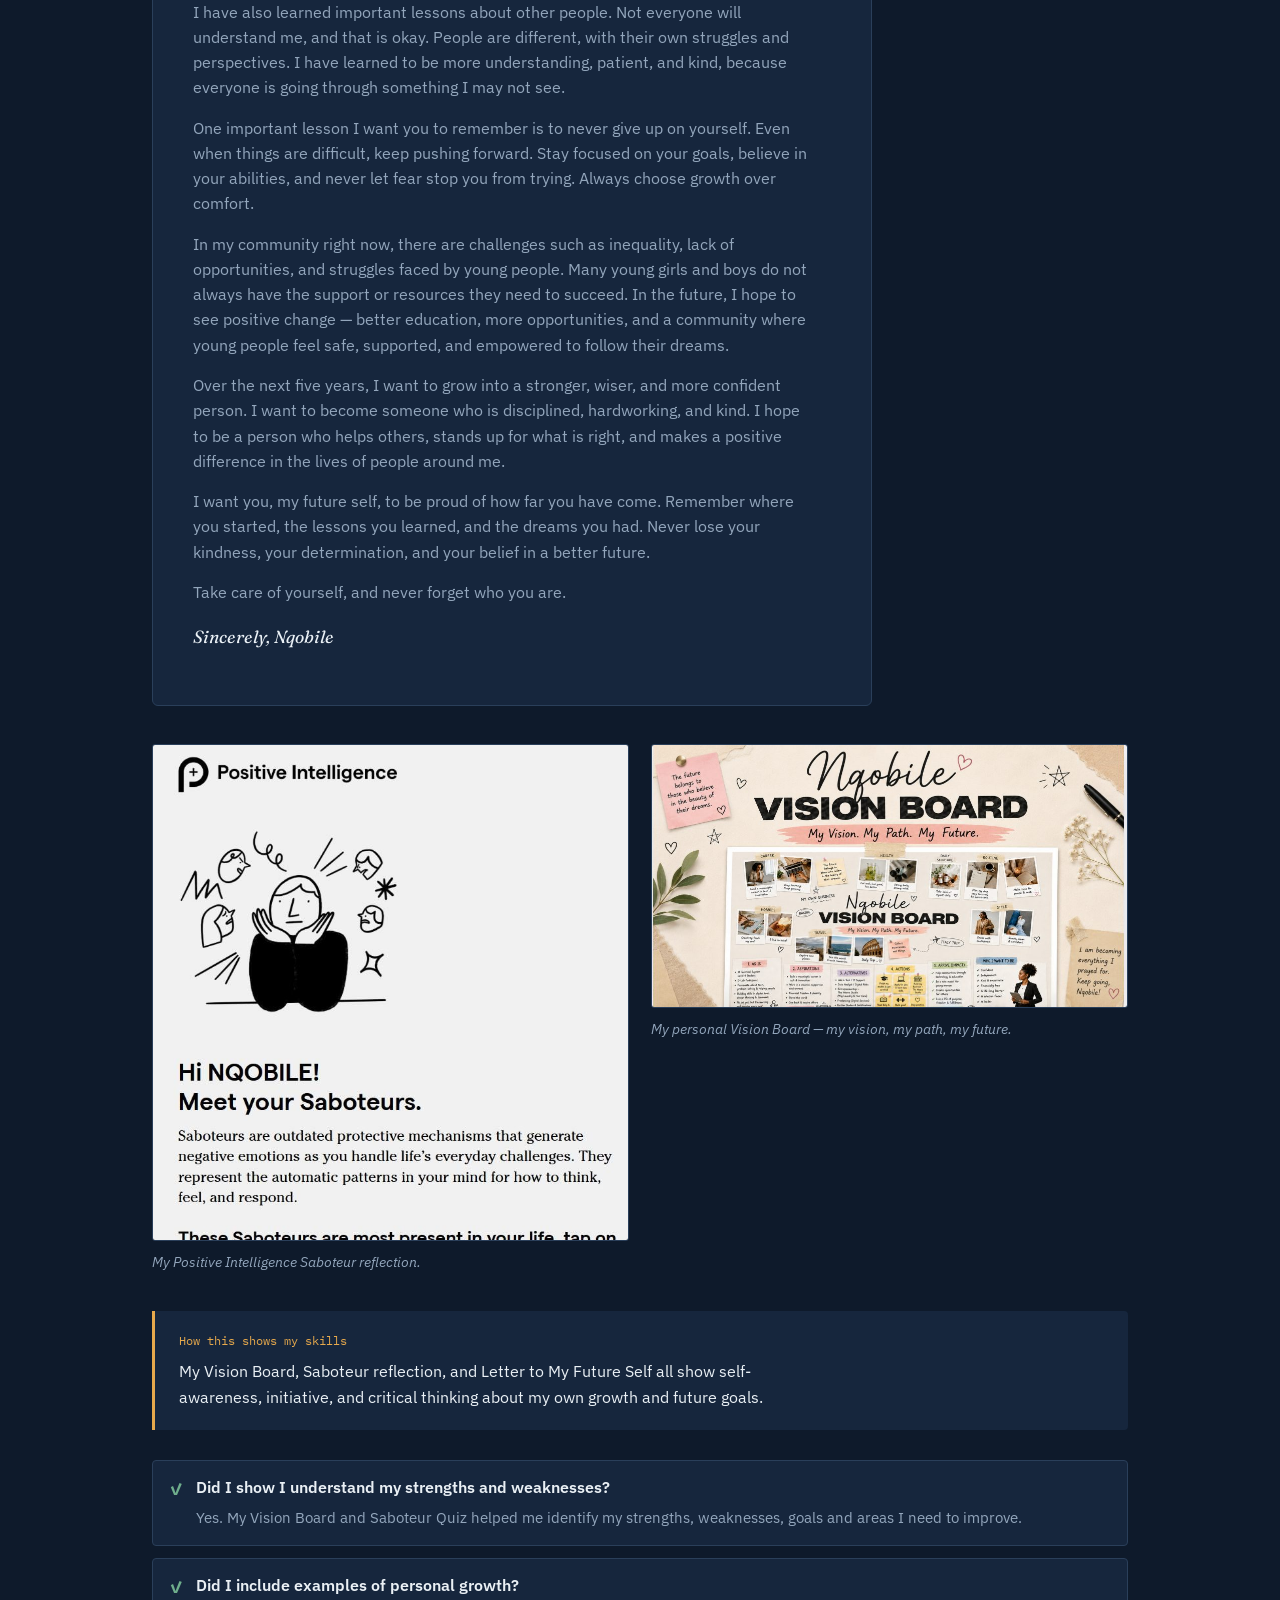
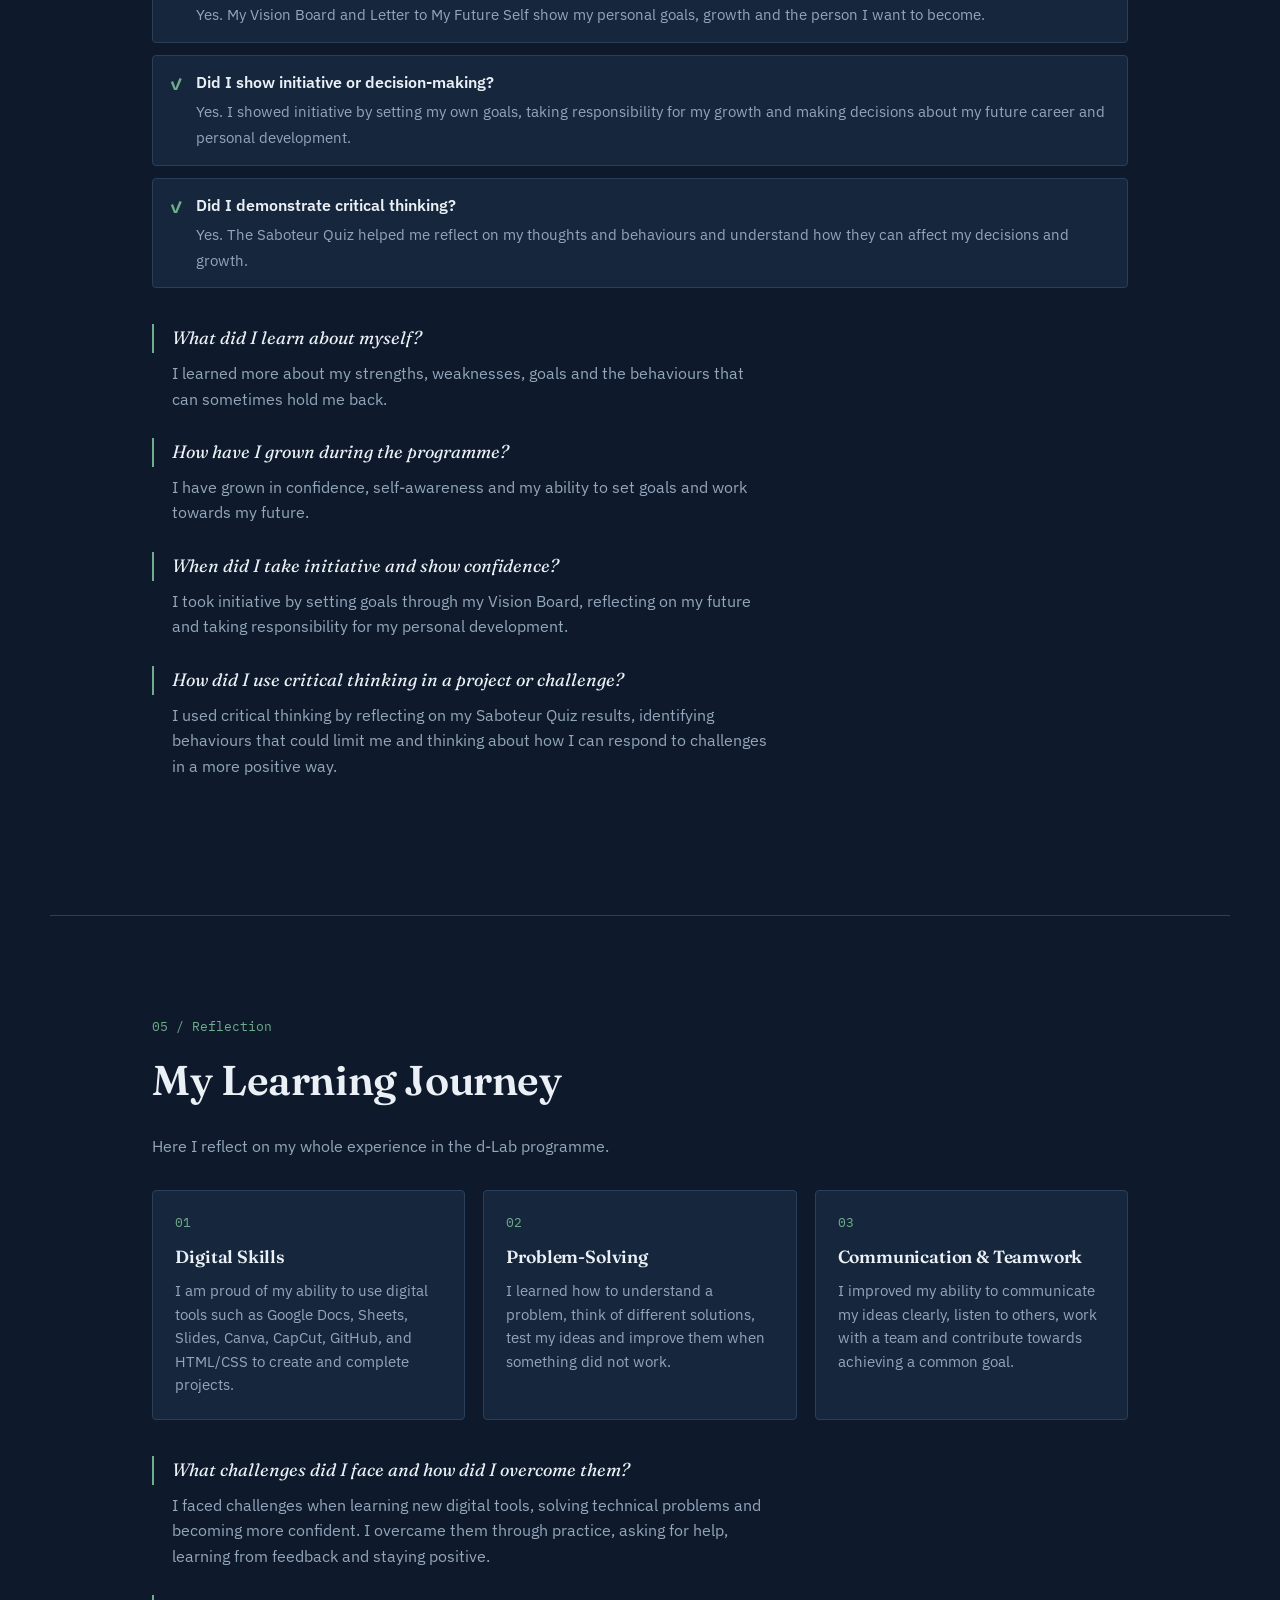
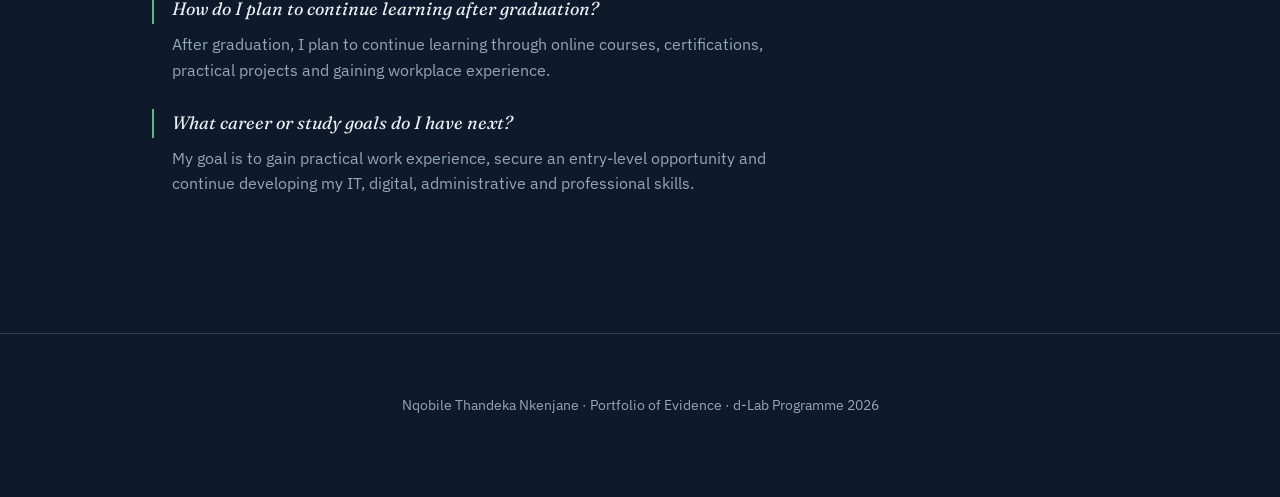
==== commit a6d98aa7: "Update index.html" ====
--- a/index.html
+++ b/index.html
@@ -272,15 +272,16 @@
     </figure>
   </div>
 <div class="work-readiness-buttons">
-    <a href="Nqobile-Nkenjane-CV.pdf" target="_blank" class="btn">
+    <a href="Nqobile-Nkenjane-CV.pdf" target="_blank">
         View My CV
     </a>
 
-    <a href="https://www.linkedin.com/in/nqobile-thandeka-nkenjane/"
-       target="_blank"
-       class="btn">
+    <br><br>
+
+    <a href="https://www.linkedin.com/in/nqobile-thandeka-nkenjane/" target="_blank">
         View My LinkedIn
     </a>
+
 </div>
   <div class="skills-note">
     <div class="label">How this shows my skills</div>
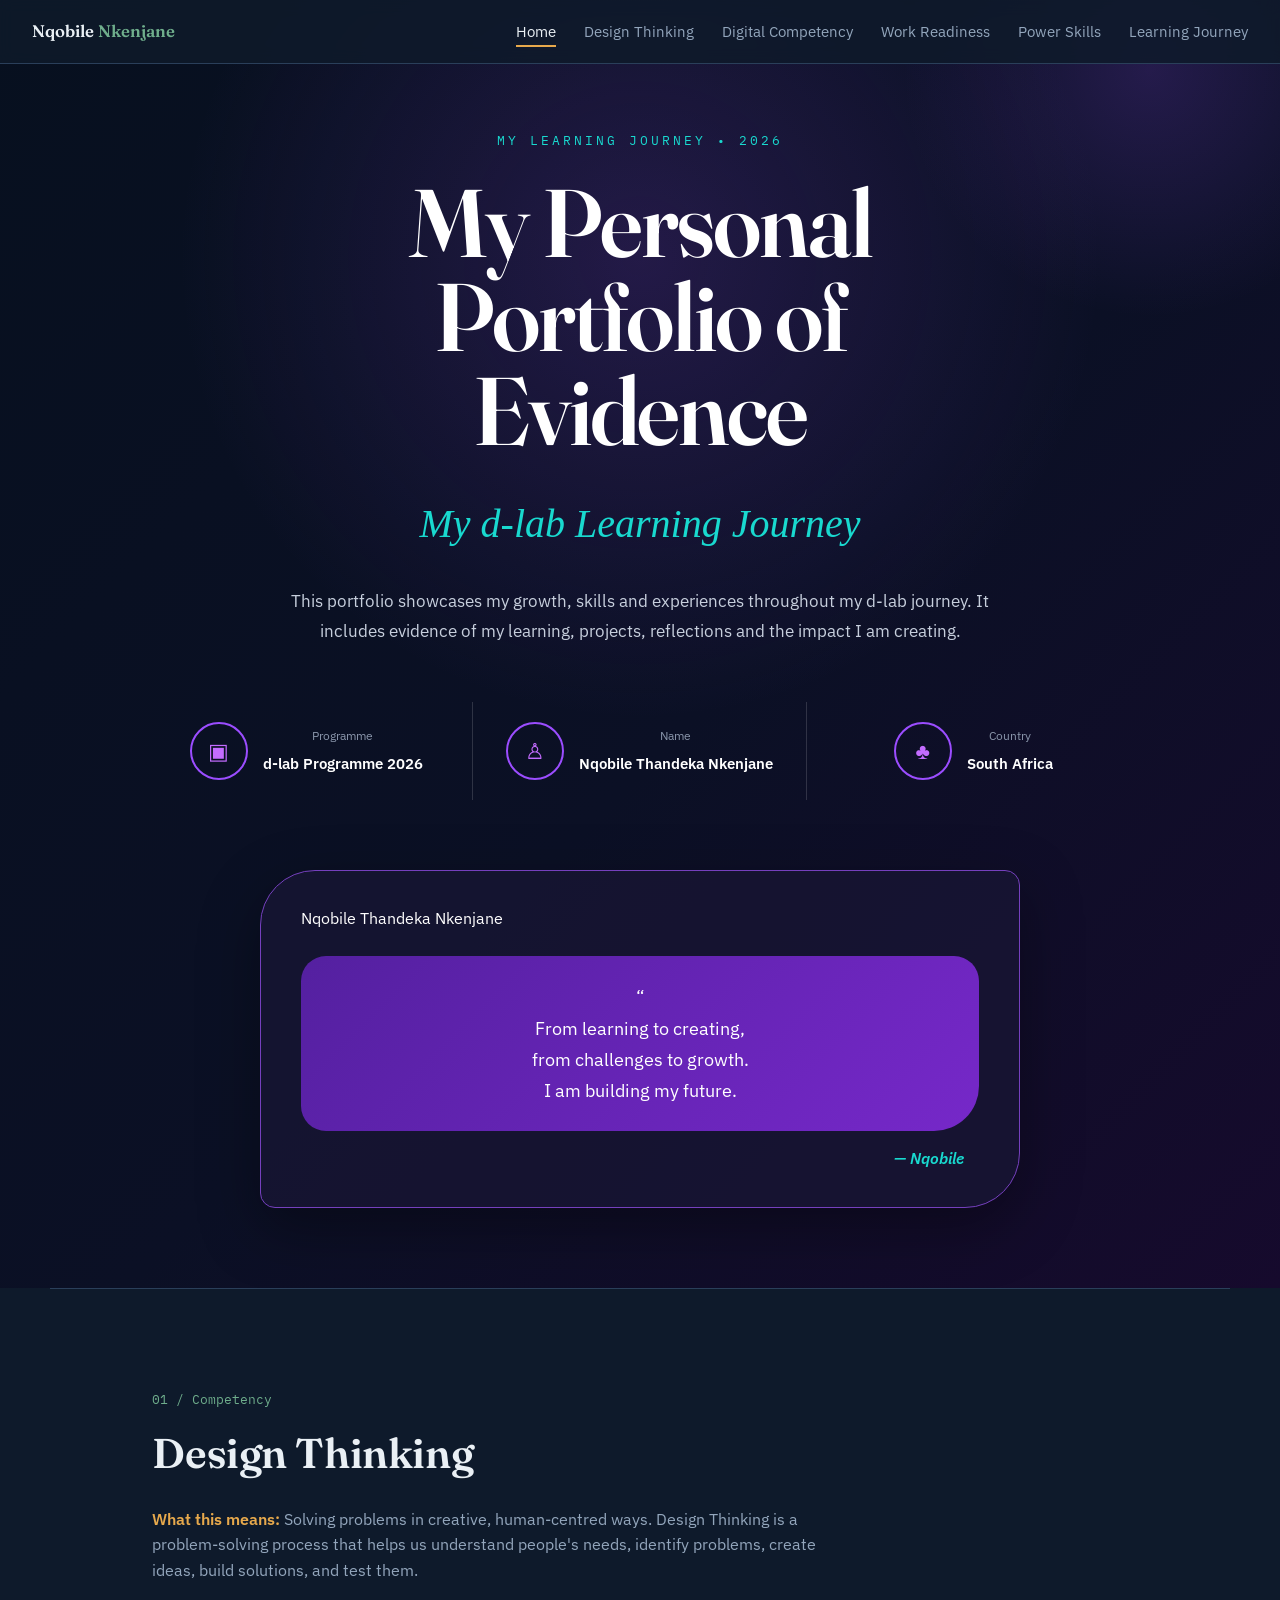
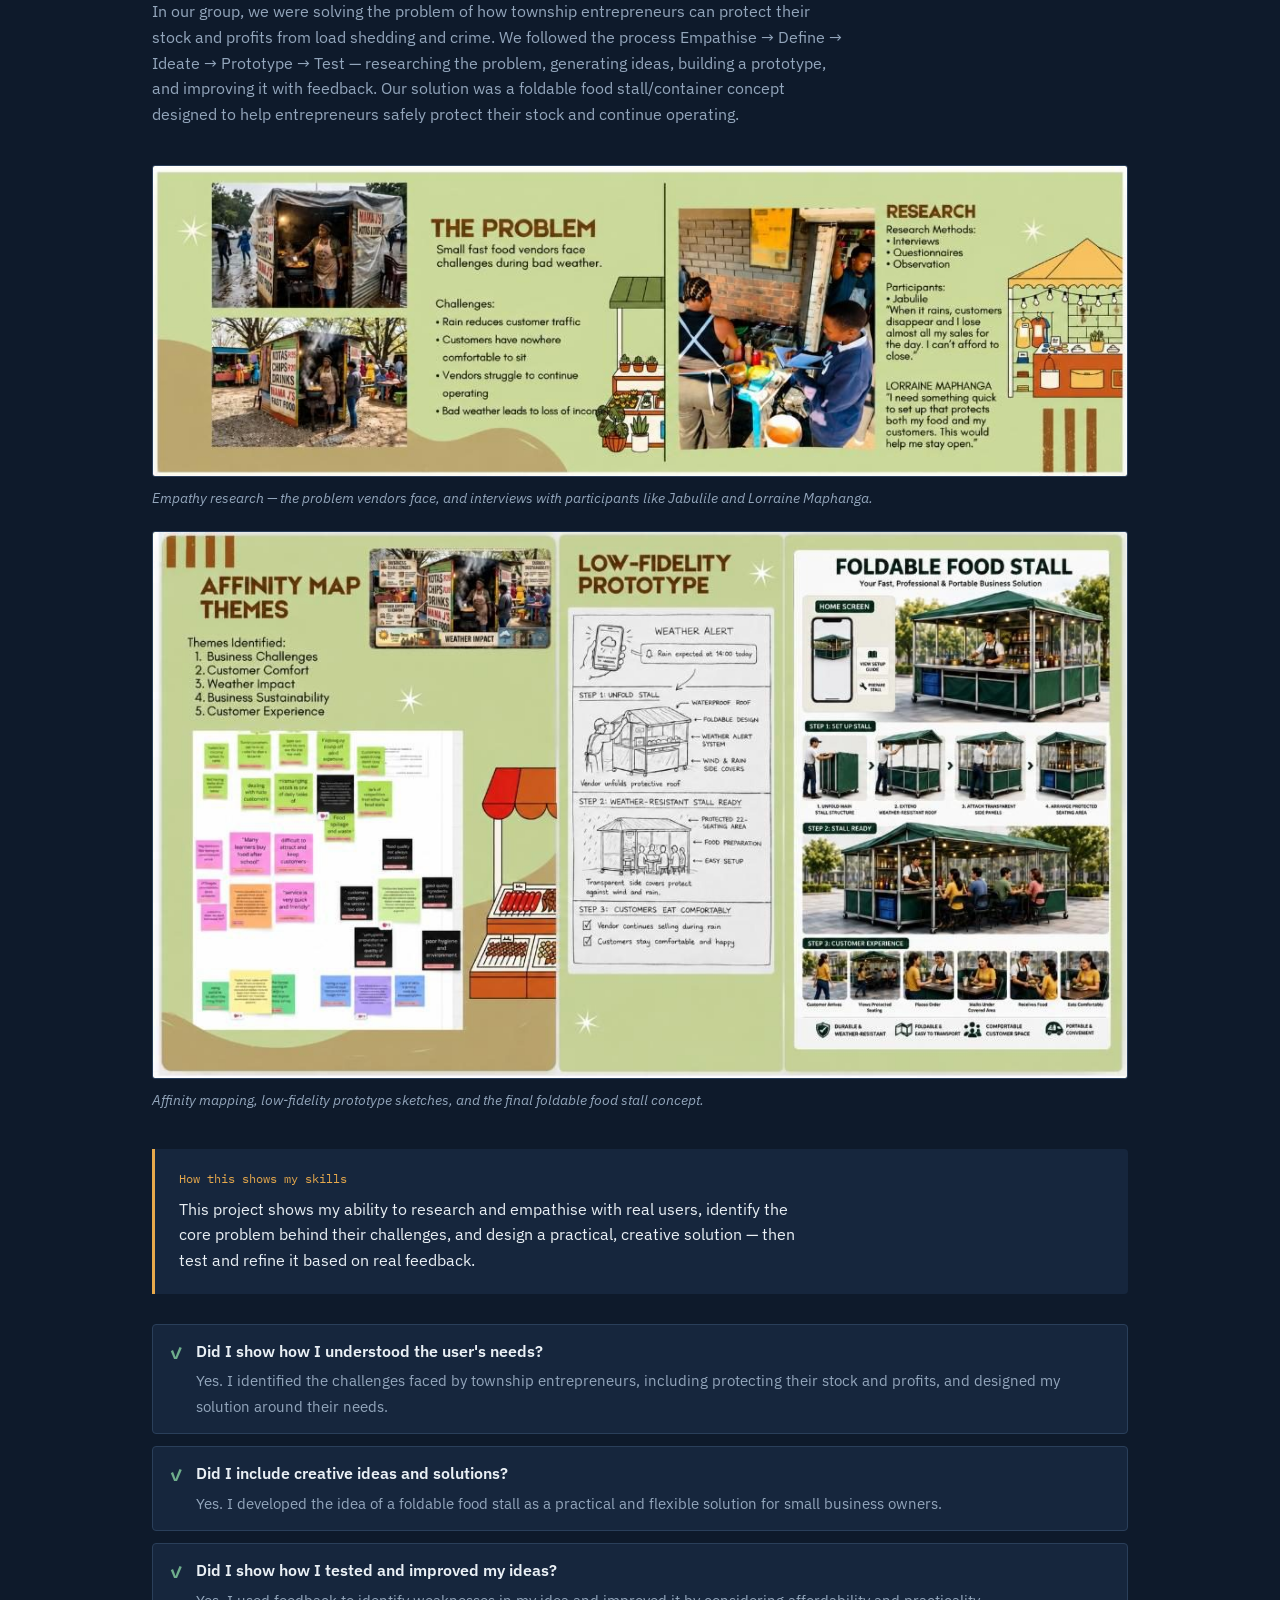
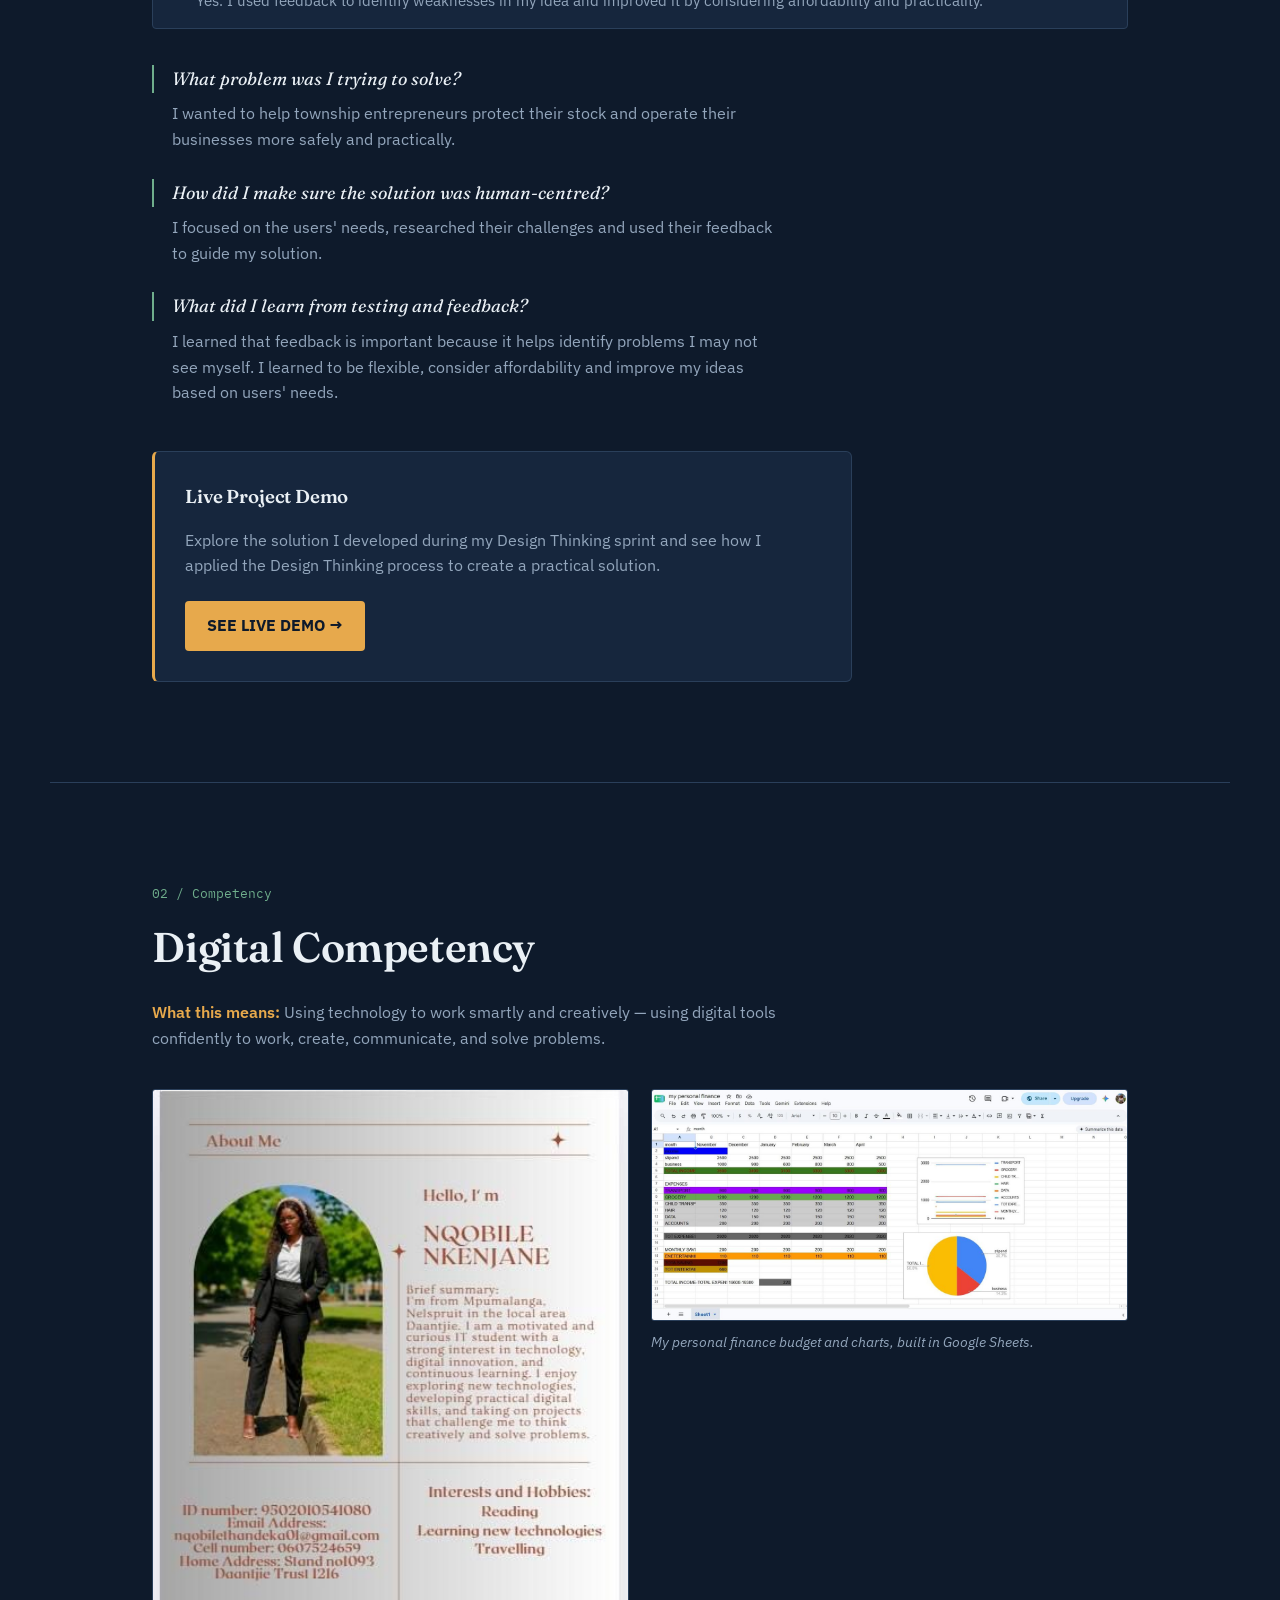
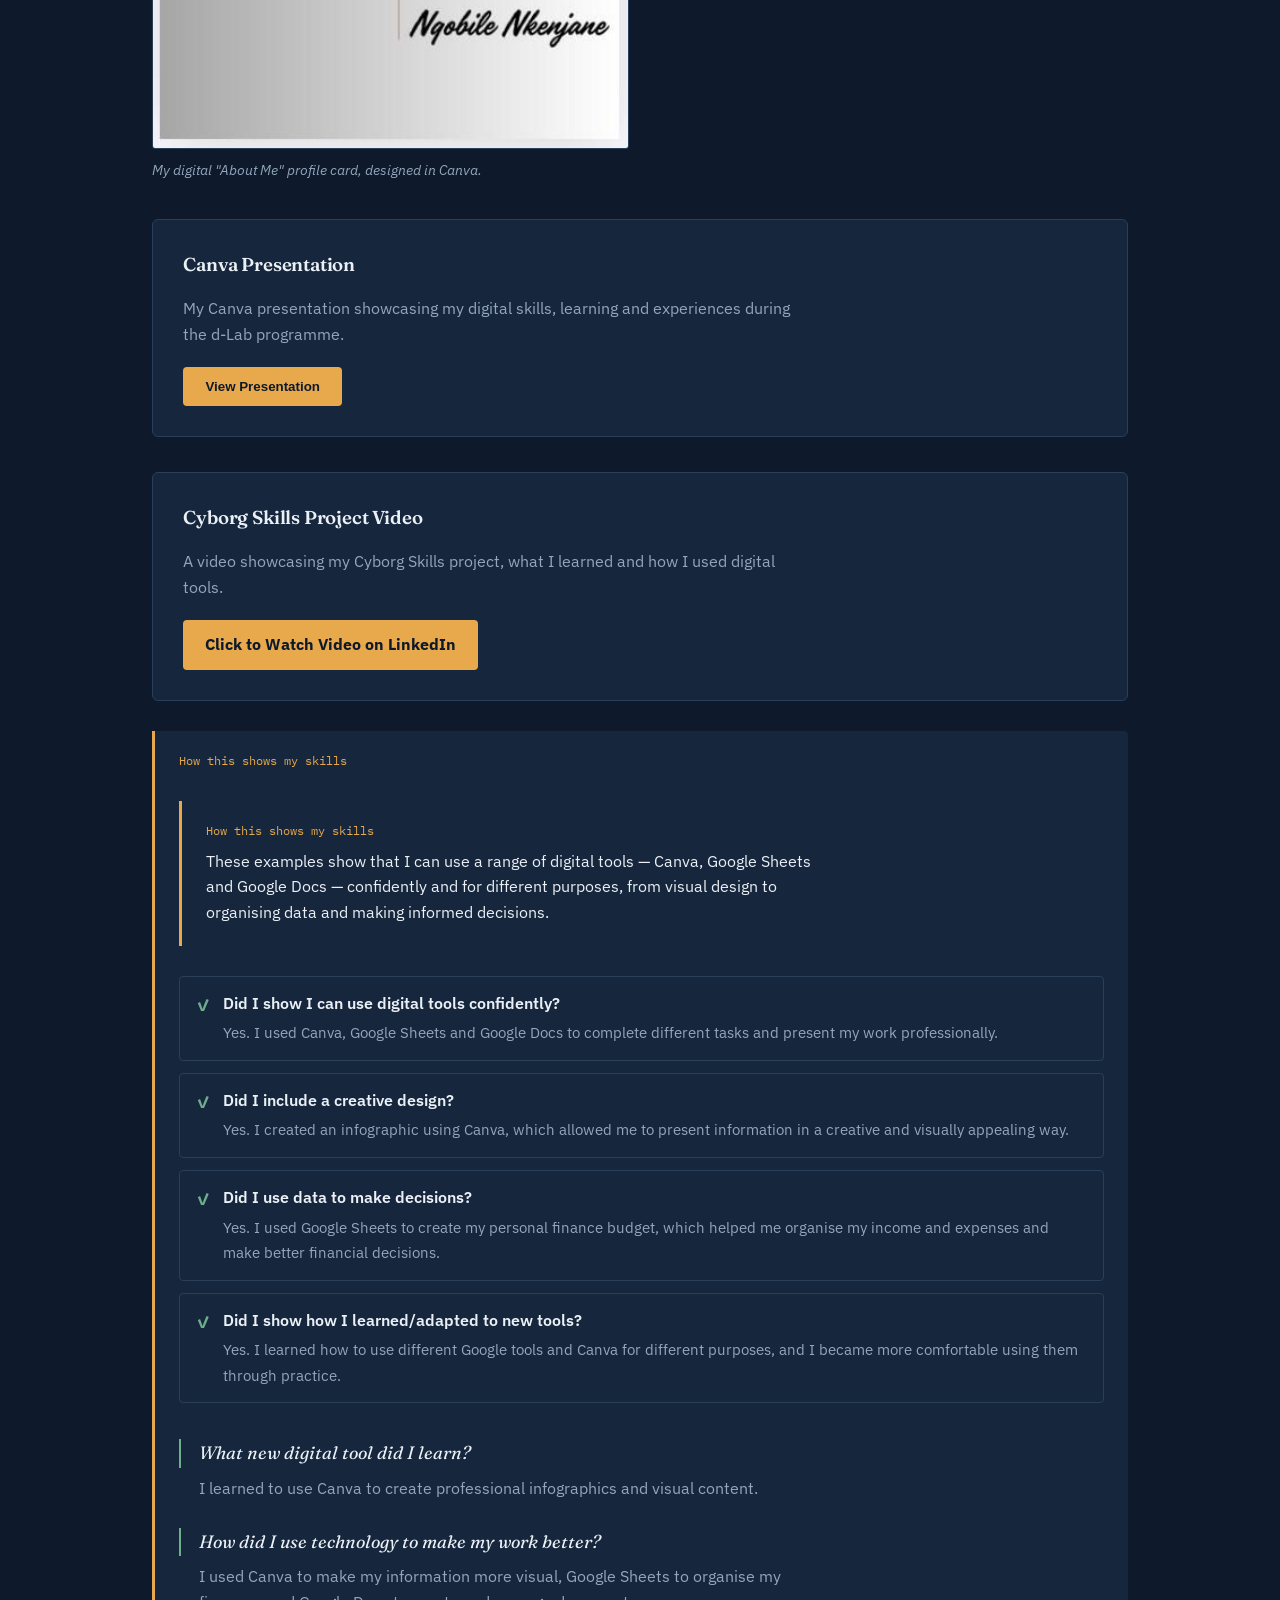
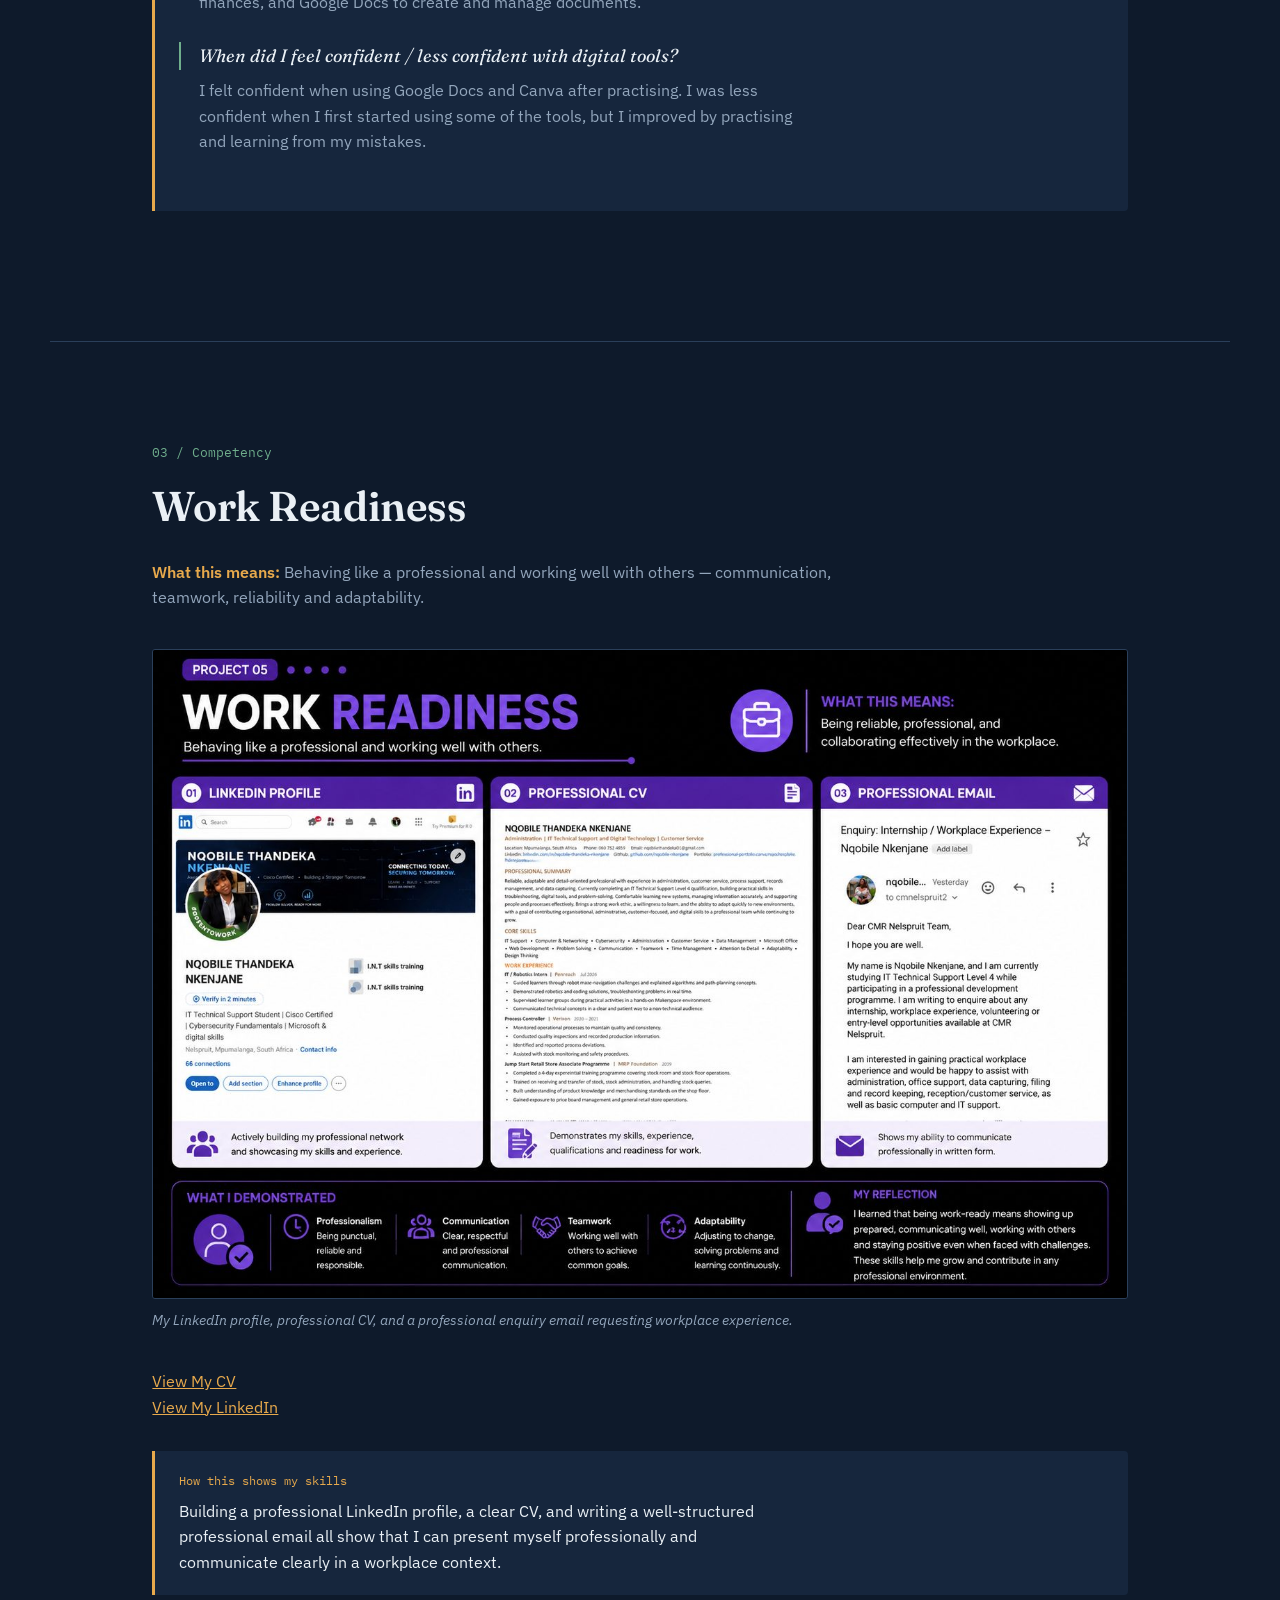
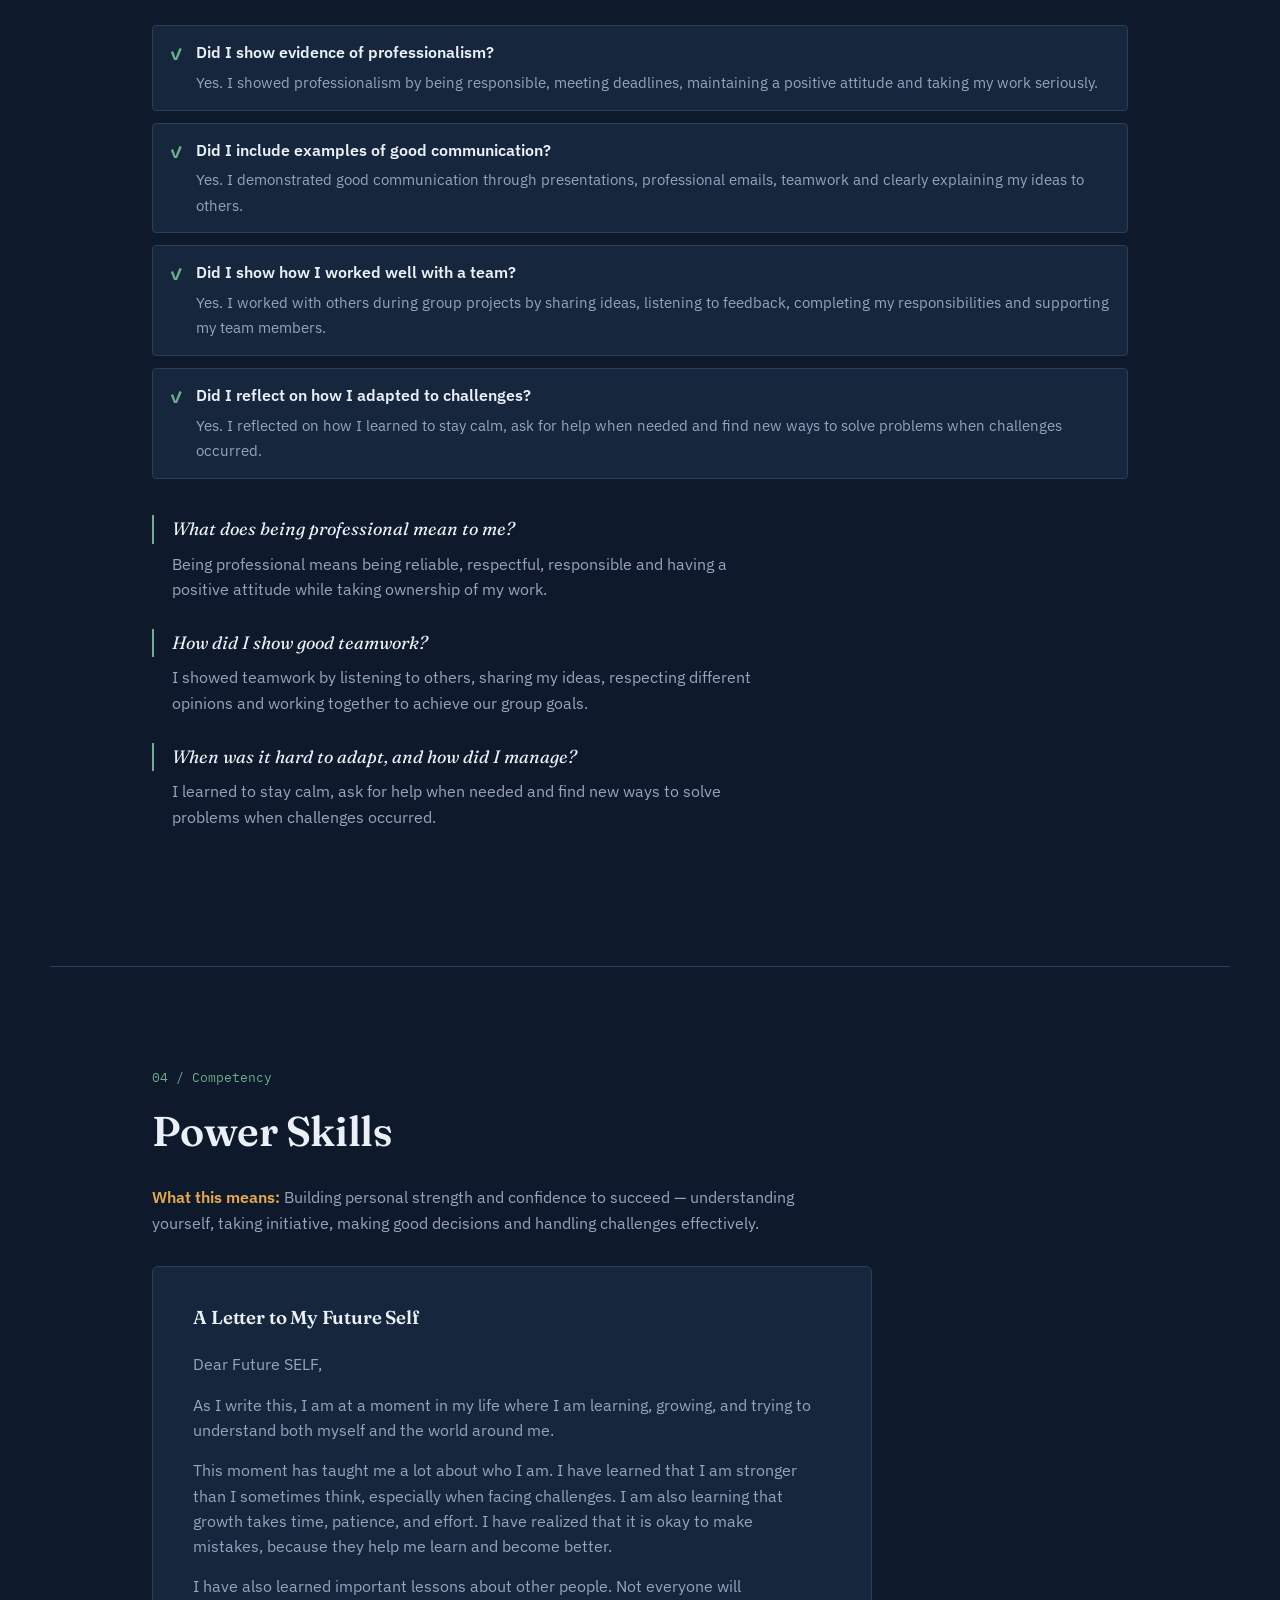
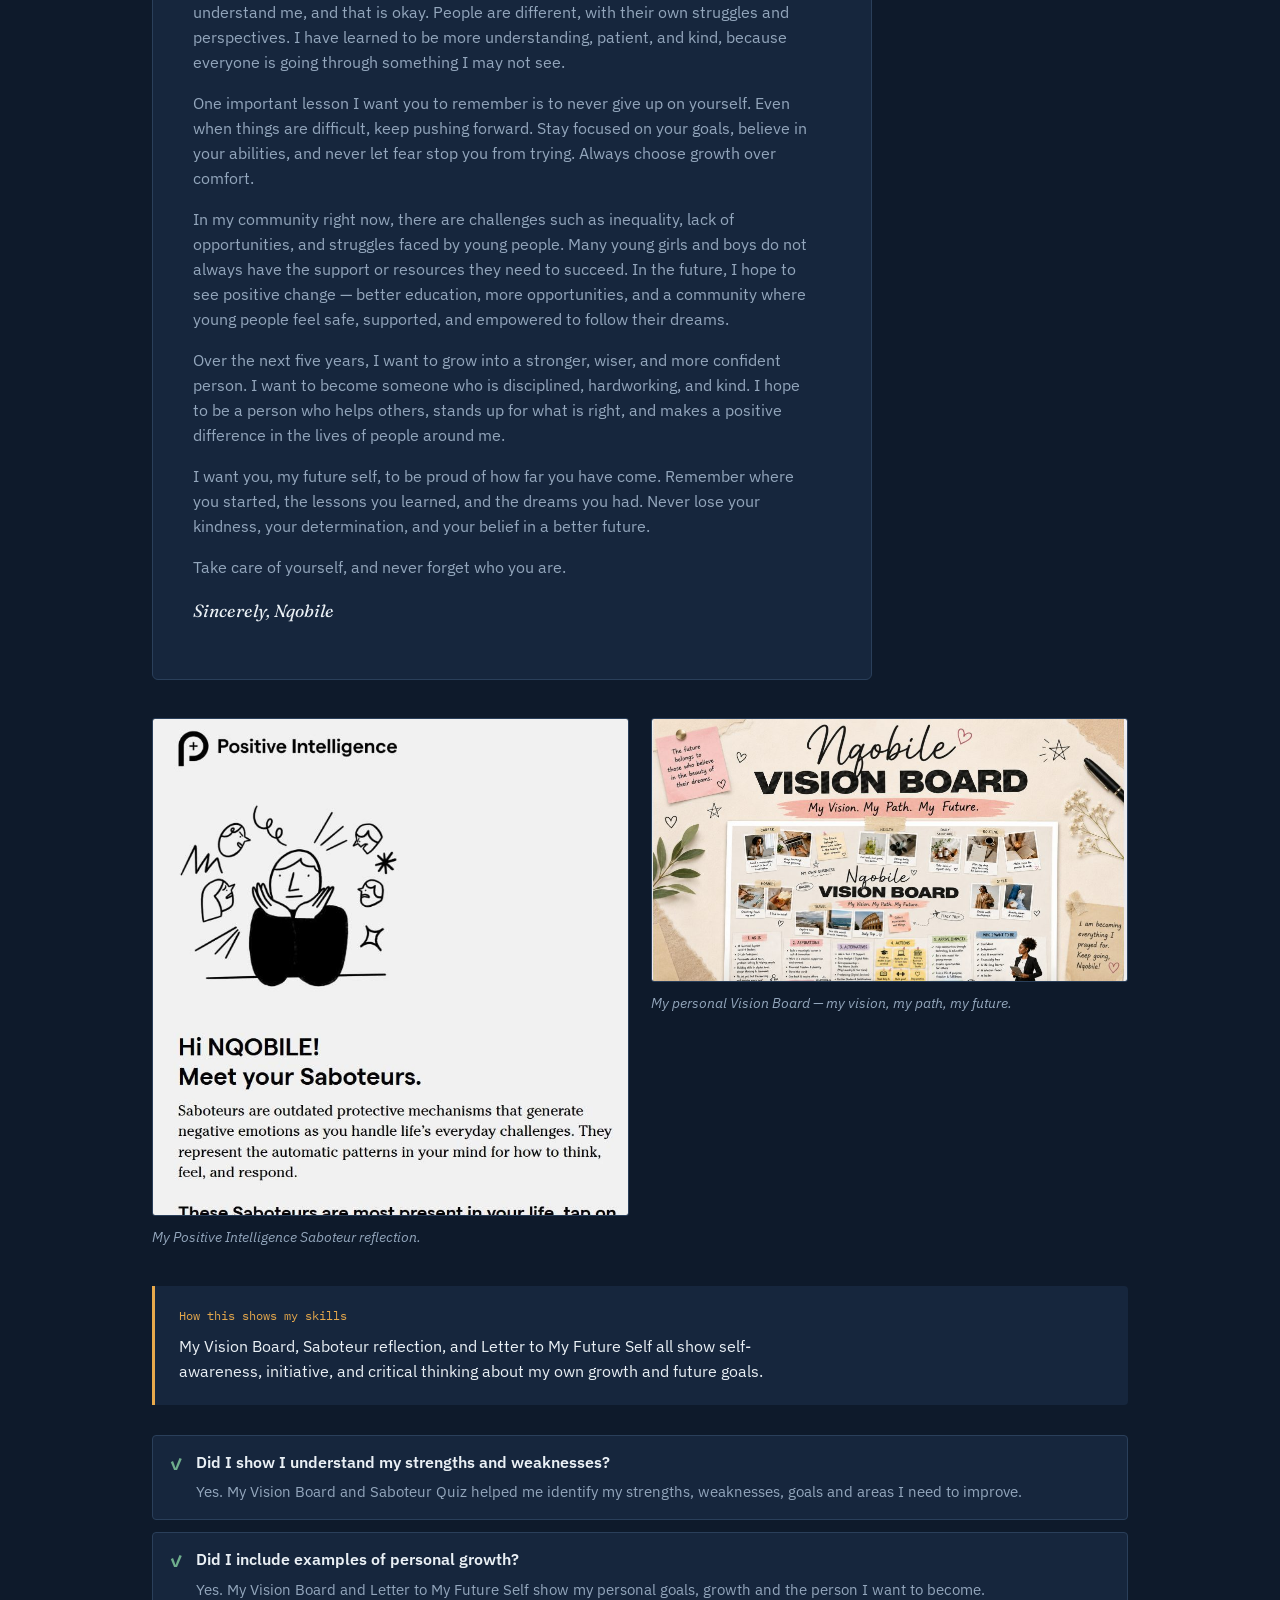
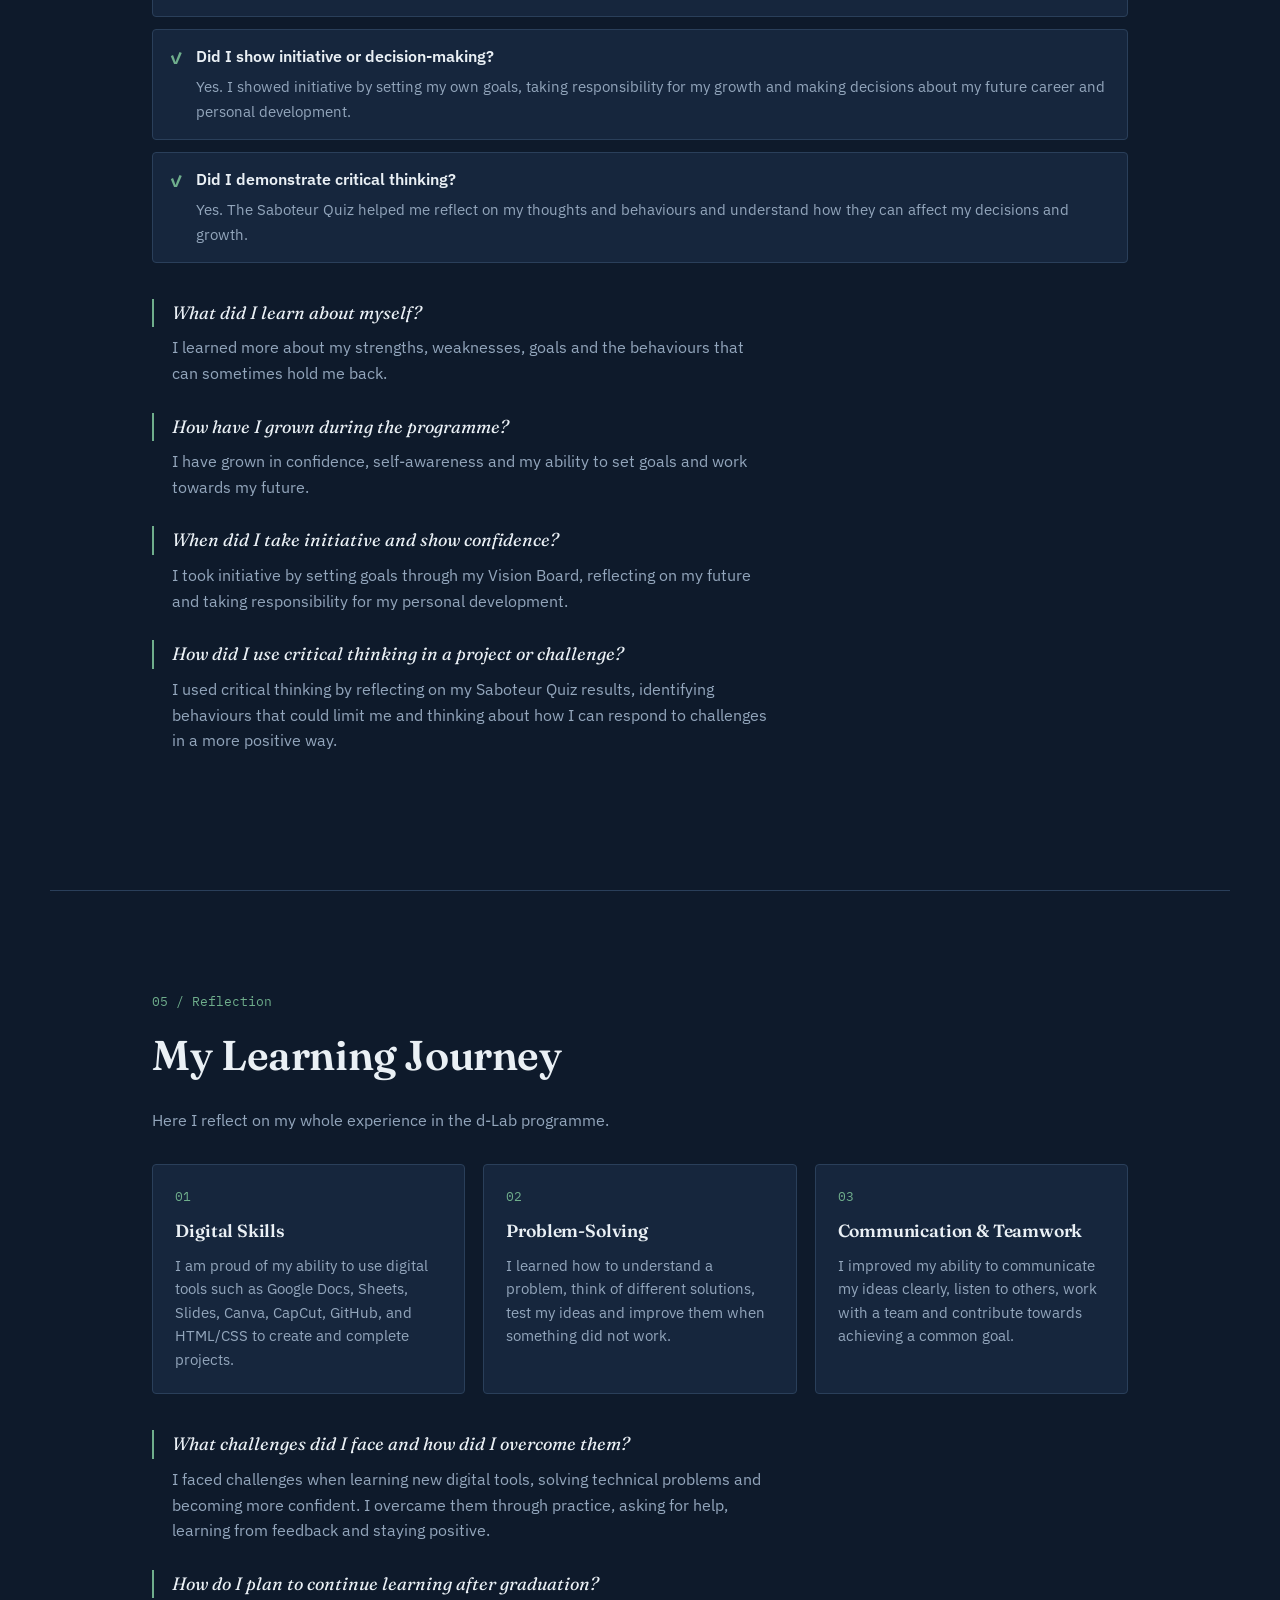
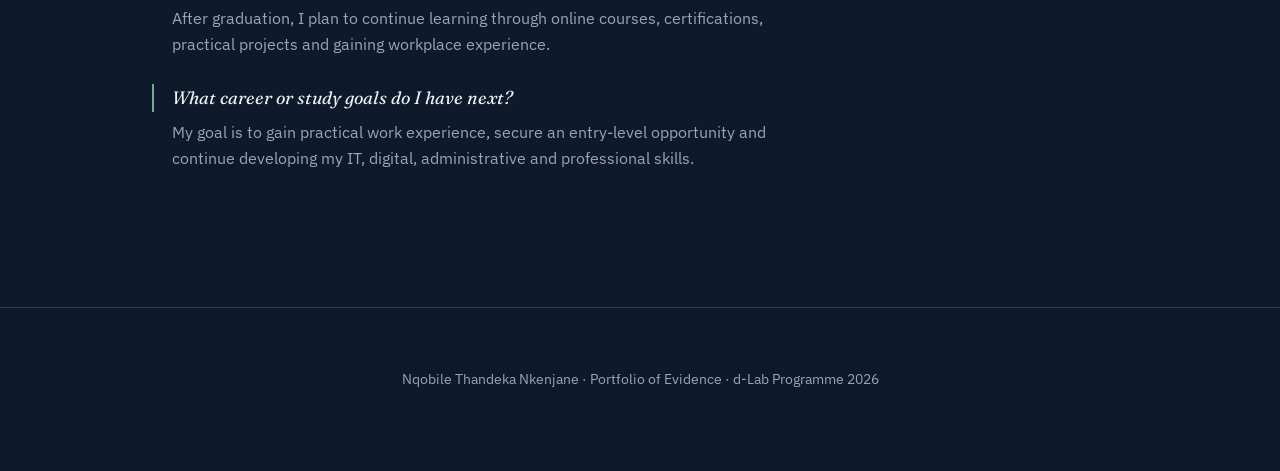
==== commit f670c56d: "Update CV button to viewing page" ====
--- a/index.html
+++ b/index.html
@@ -272,16 +272,15 @@
     </figure>
   </div>
 <div class="work-readiness-buttons">
-    <a href="Nqobile-Nkenjane-CV.pdf" target="_blank">
-        View My CV
-    </a>
-
+     <a href="cv.html" target="_blank">
+    View My CV
+</a>
+<a
     <br><br>
 
     <a href="https://www.linkedin.com/in/nqobile-thandeka-nkenjane/" target="_blank">
         View My LinkedIn
     </a>
-
 </div>
   <div class="skills-note">
     <div class="label">How this shows my skills</div>
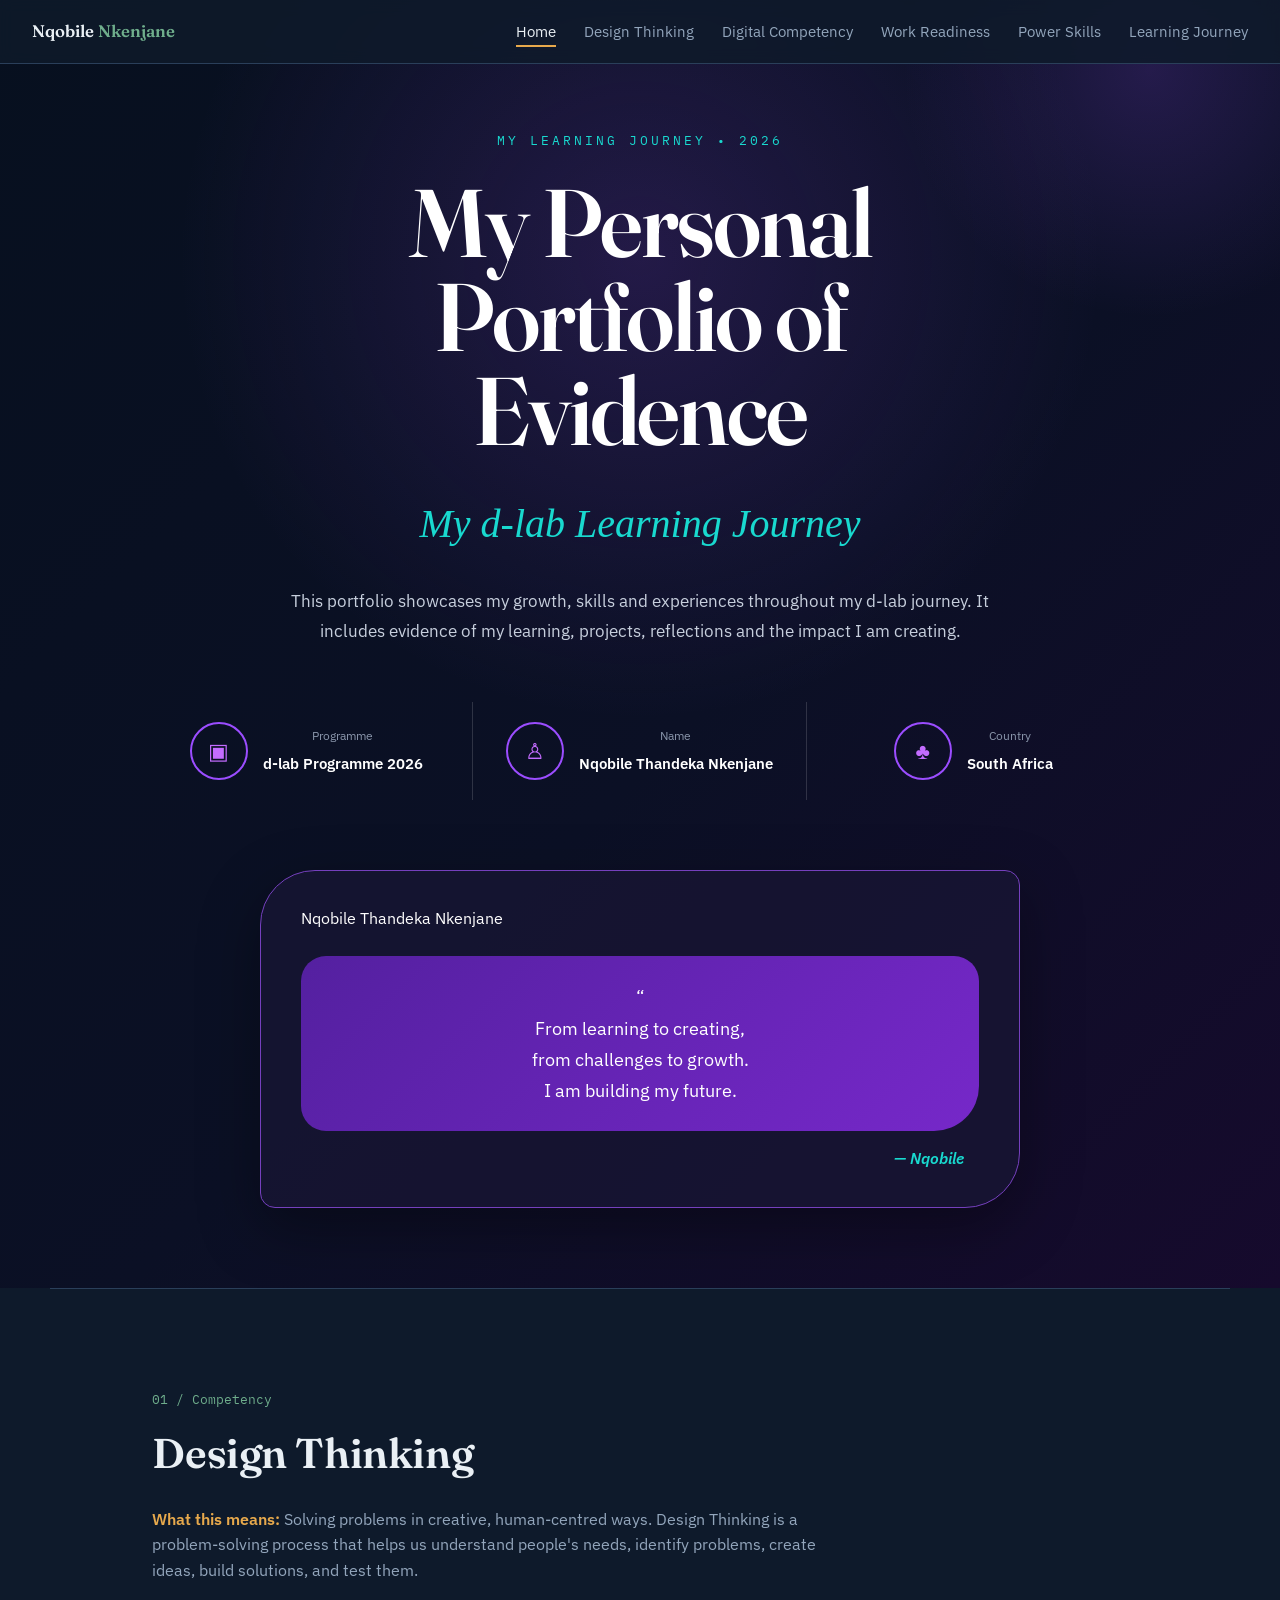
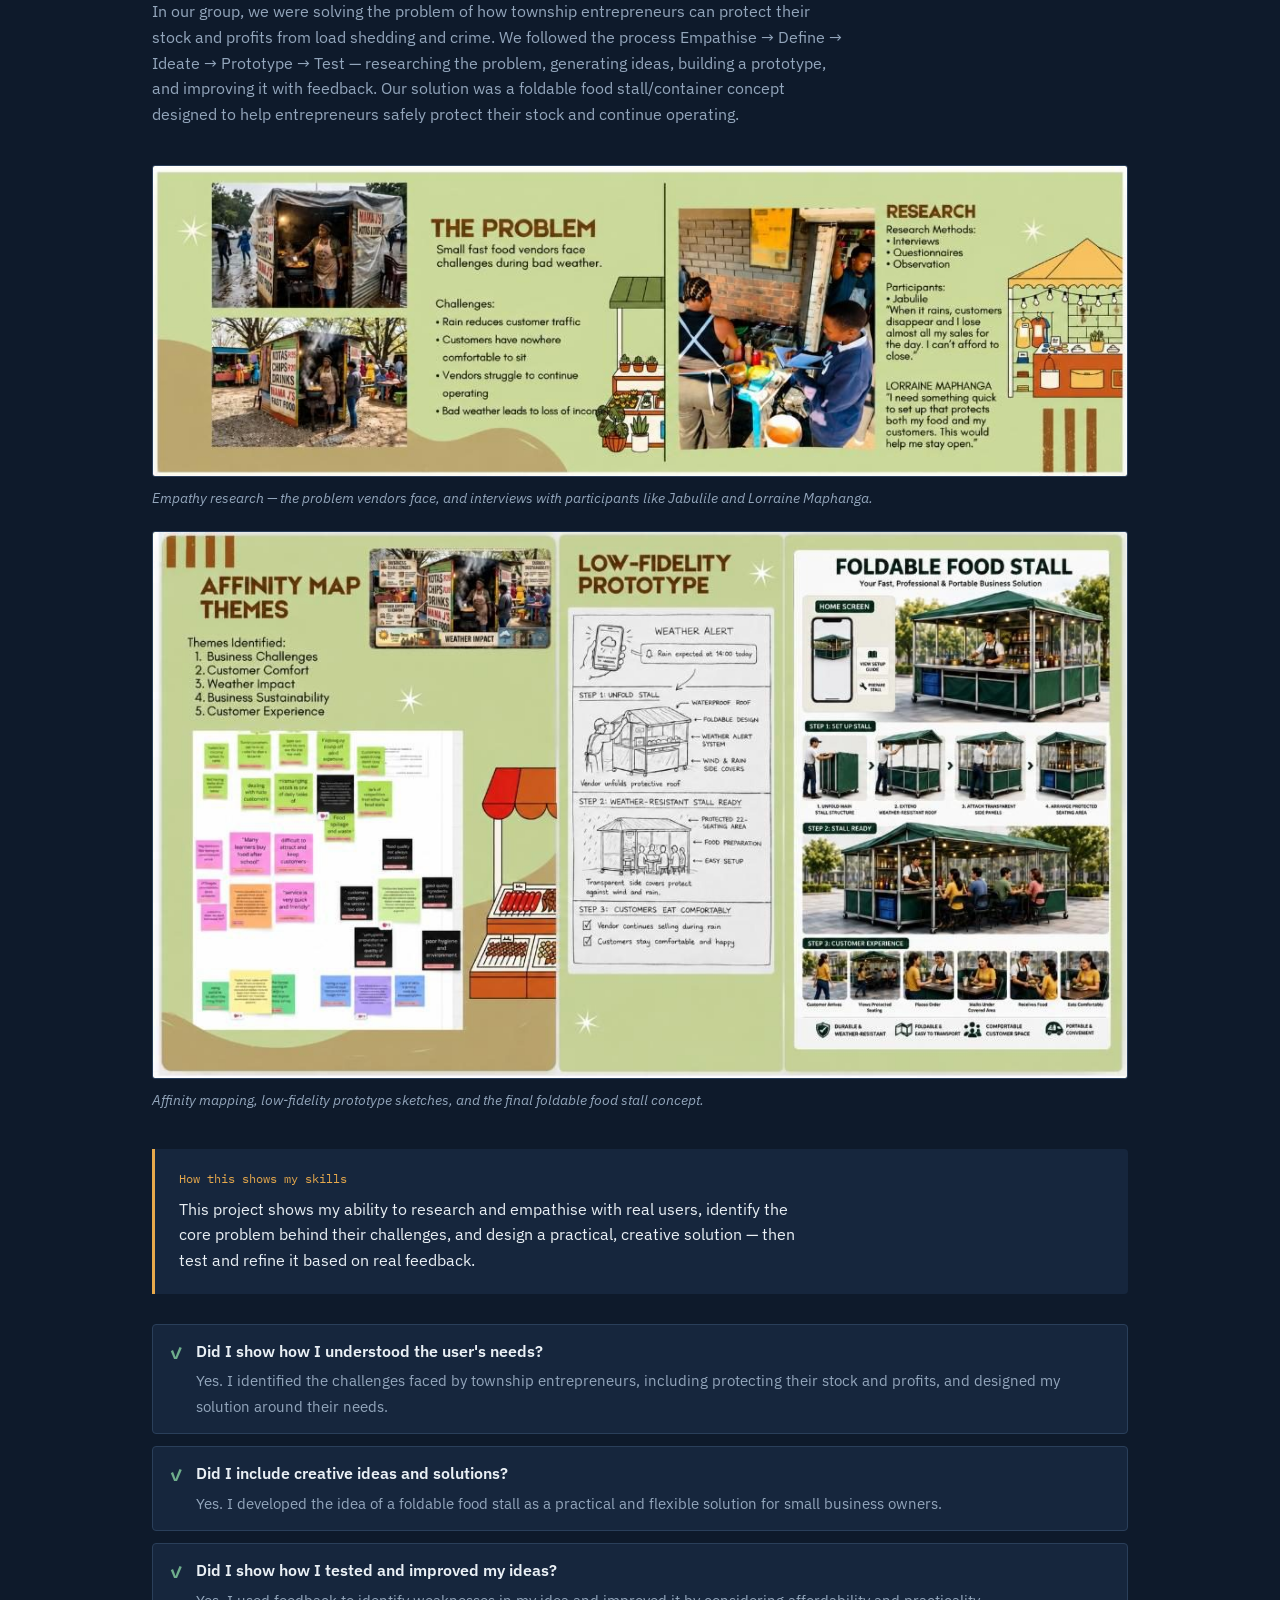
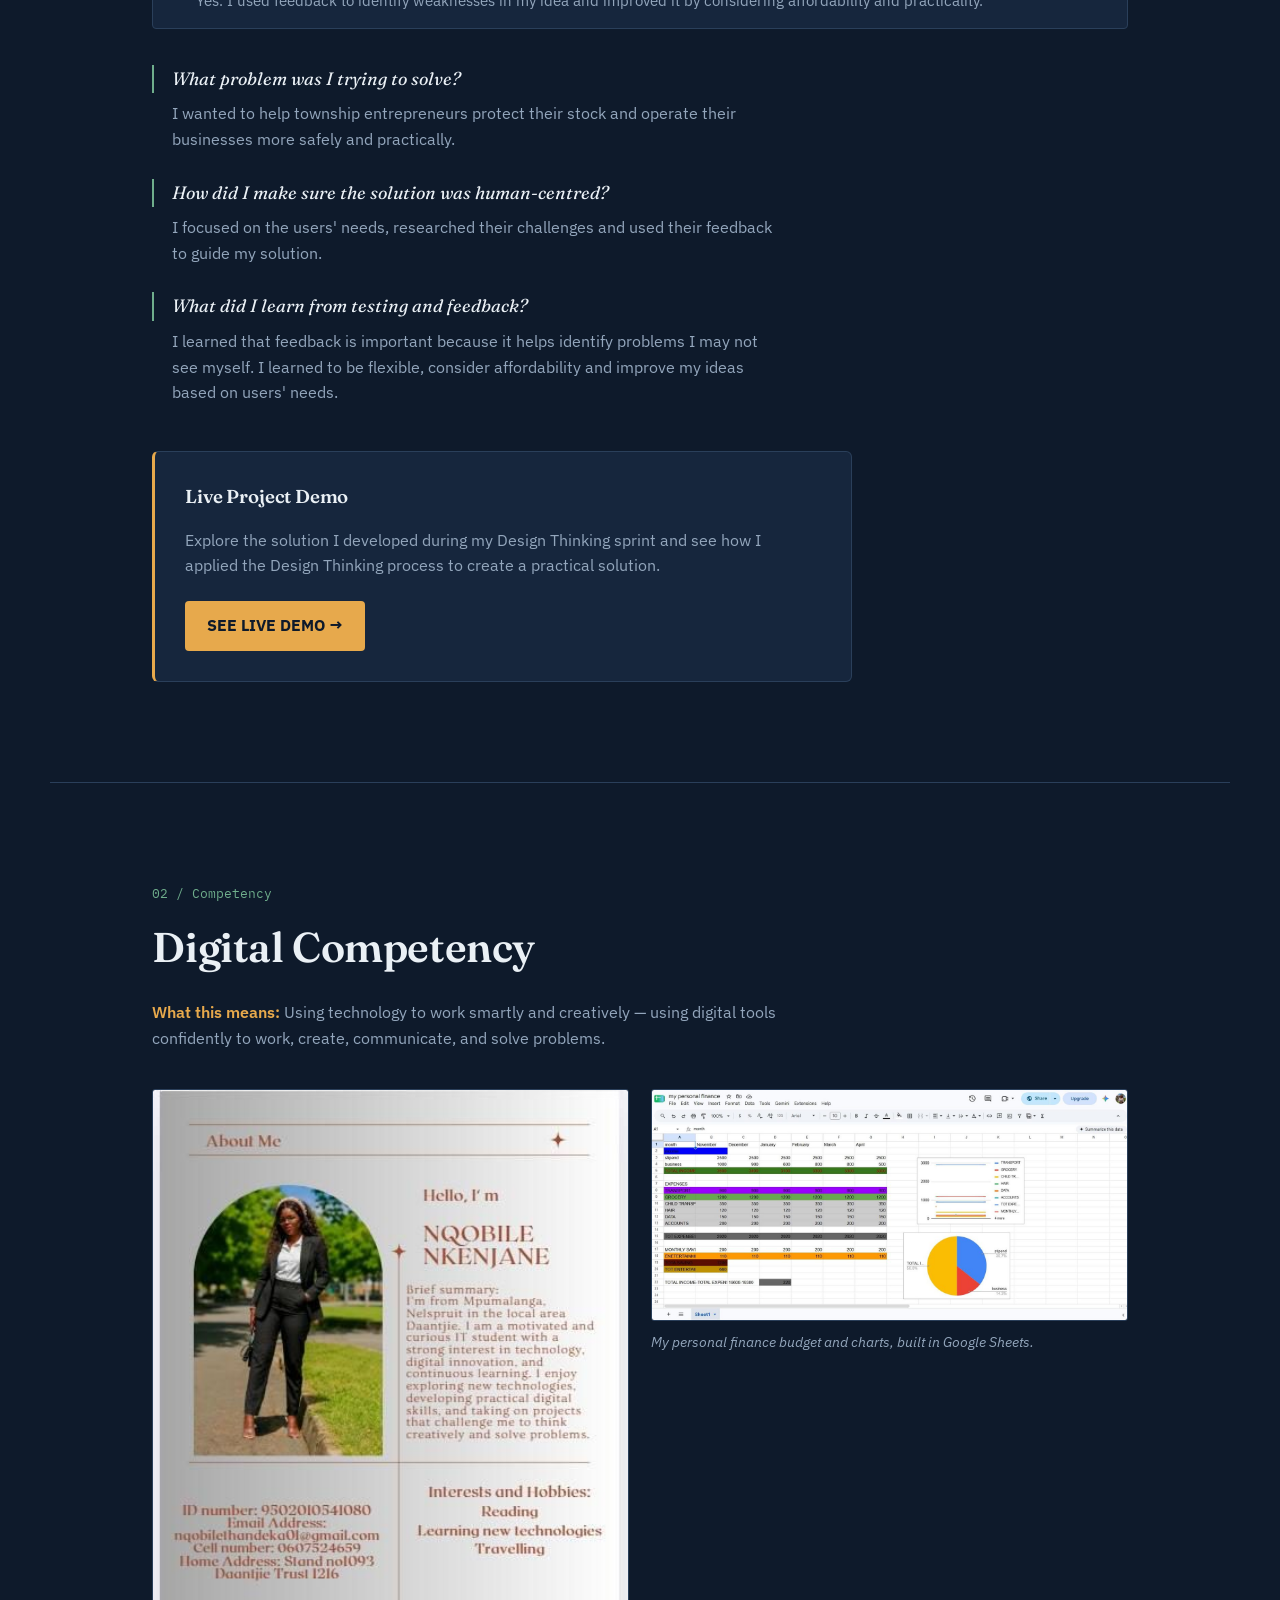
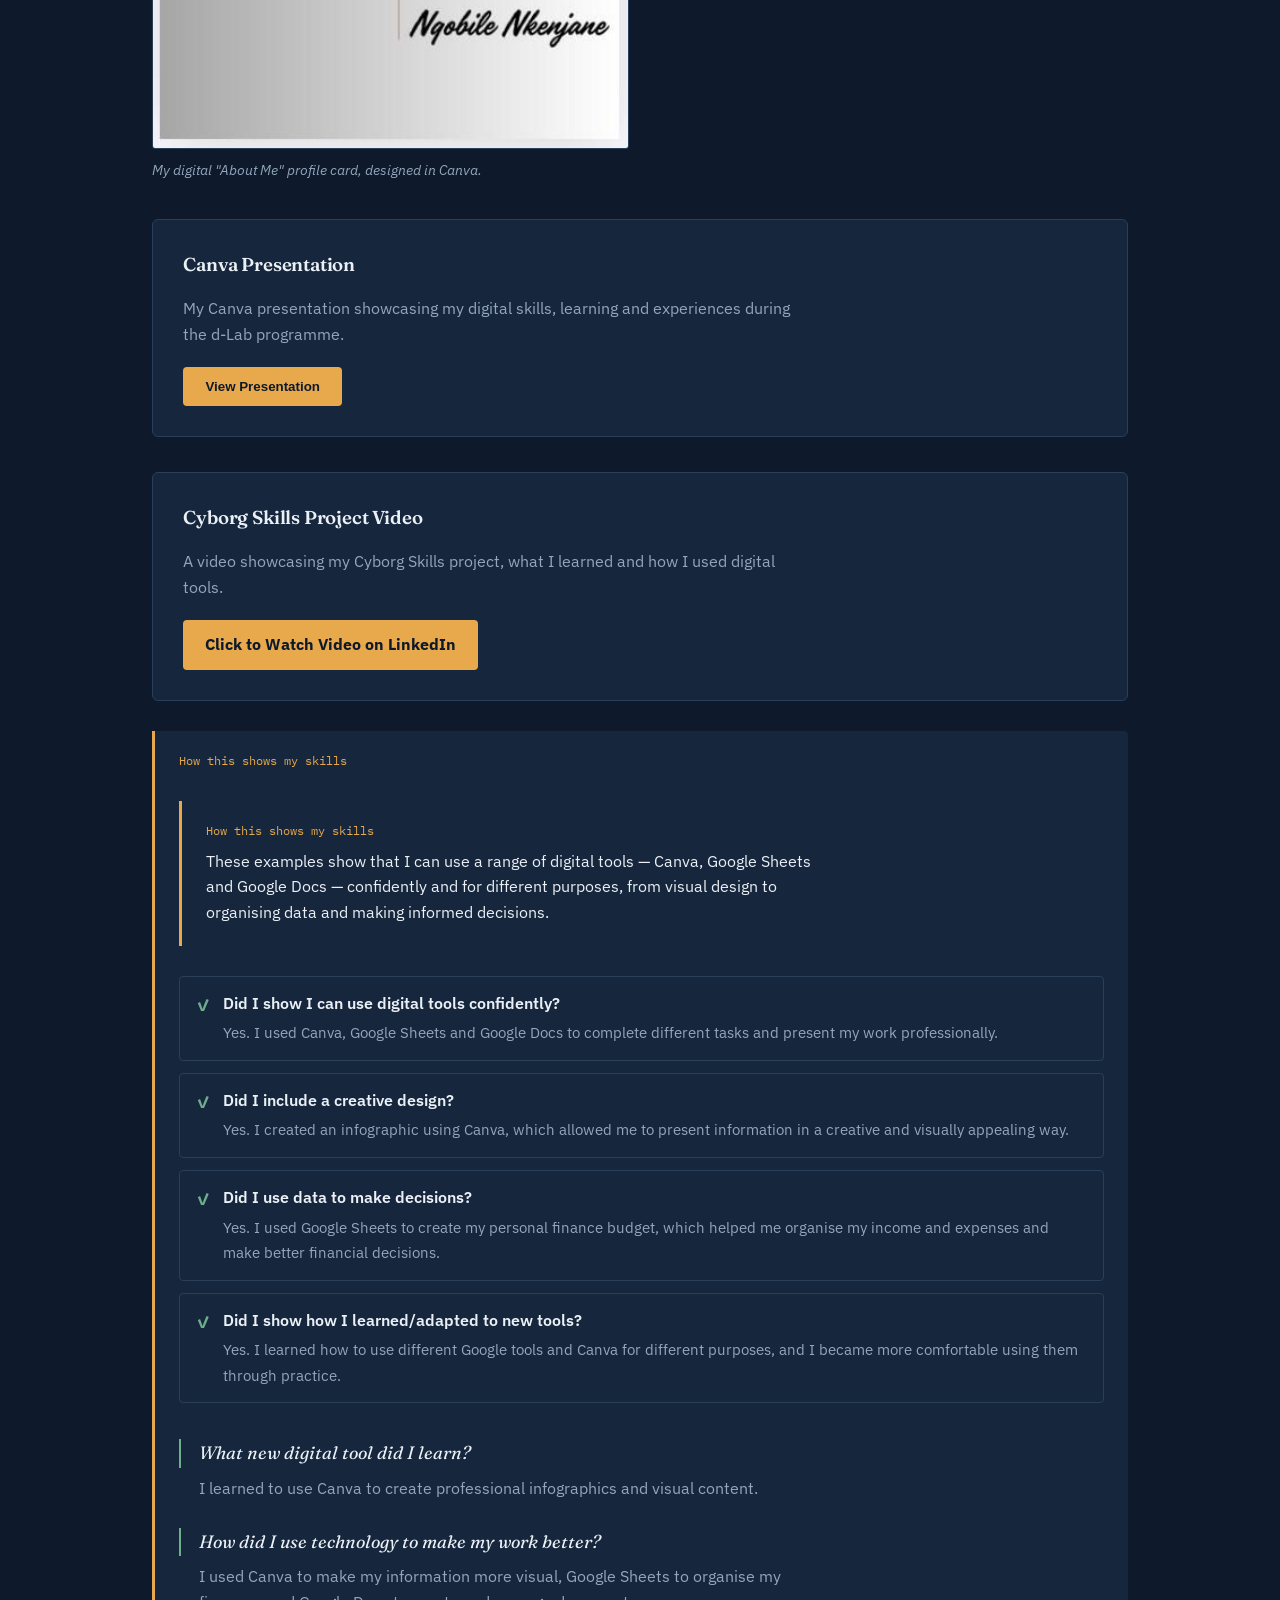
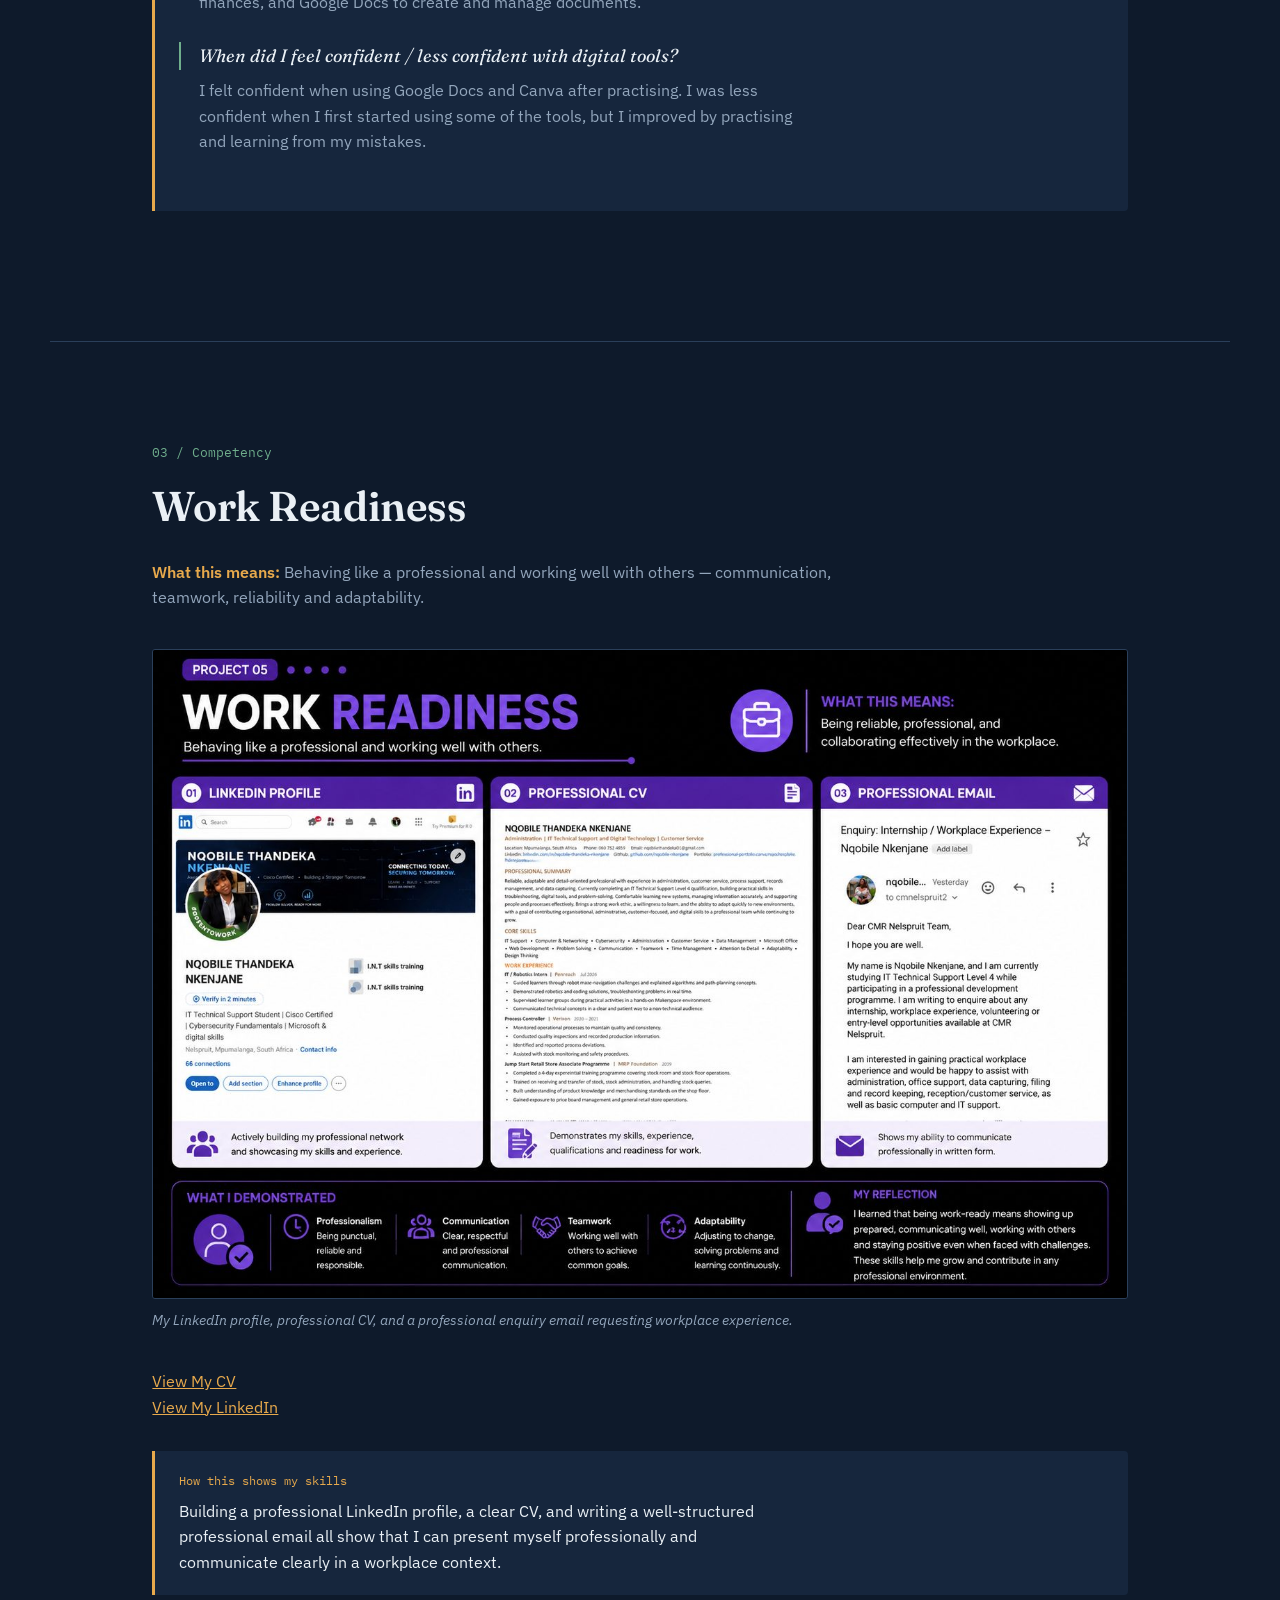
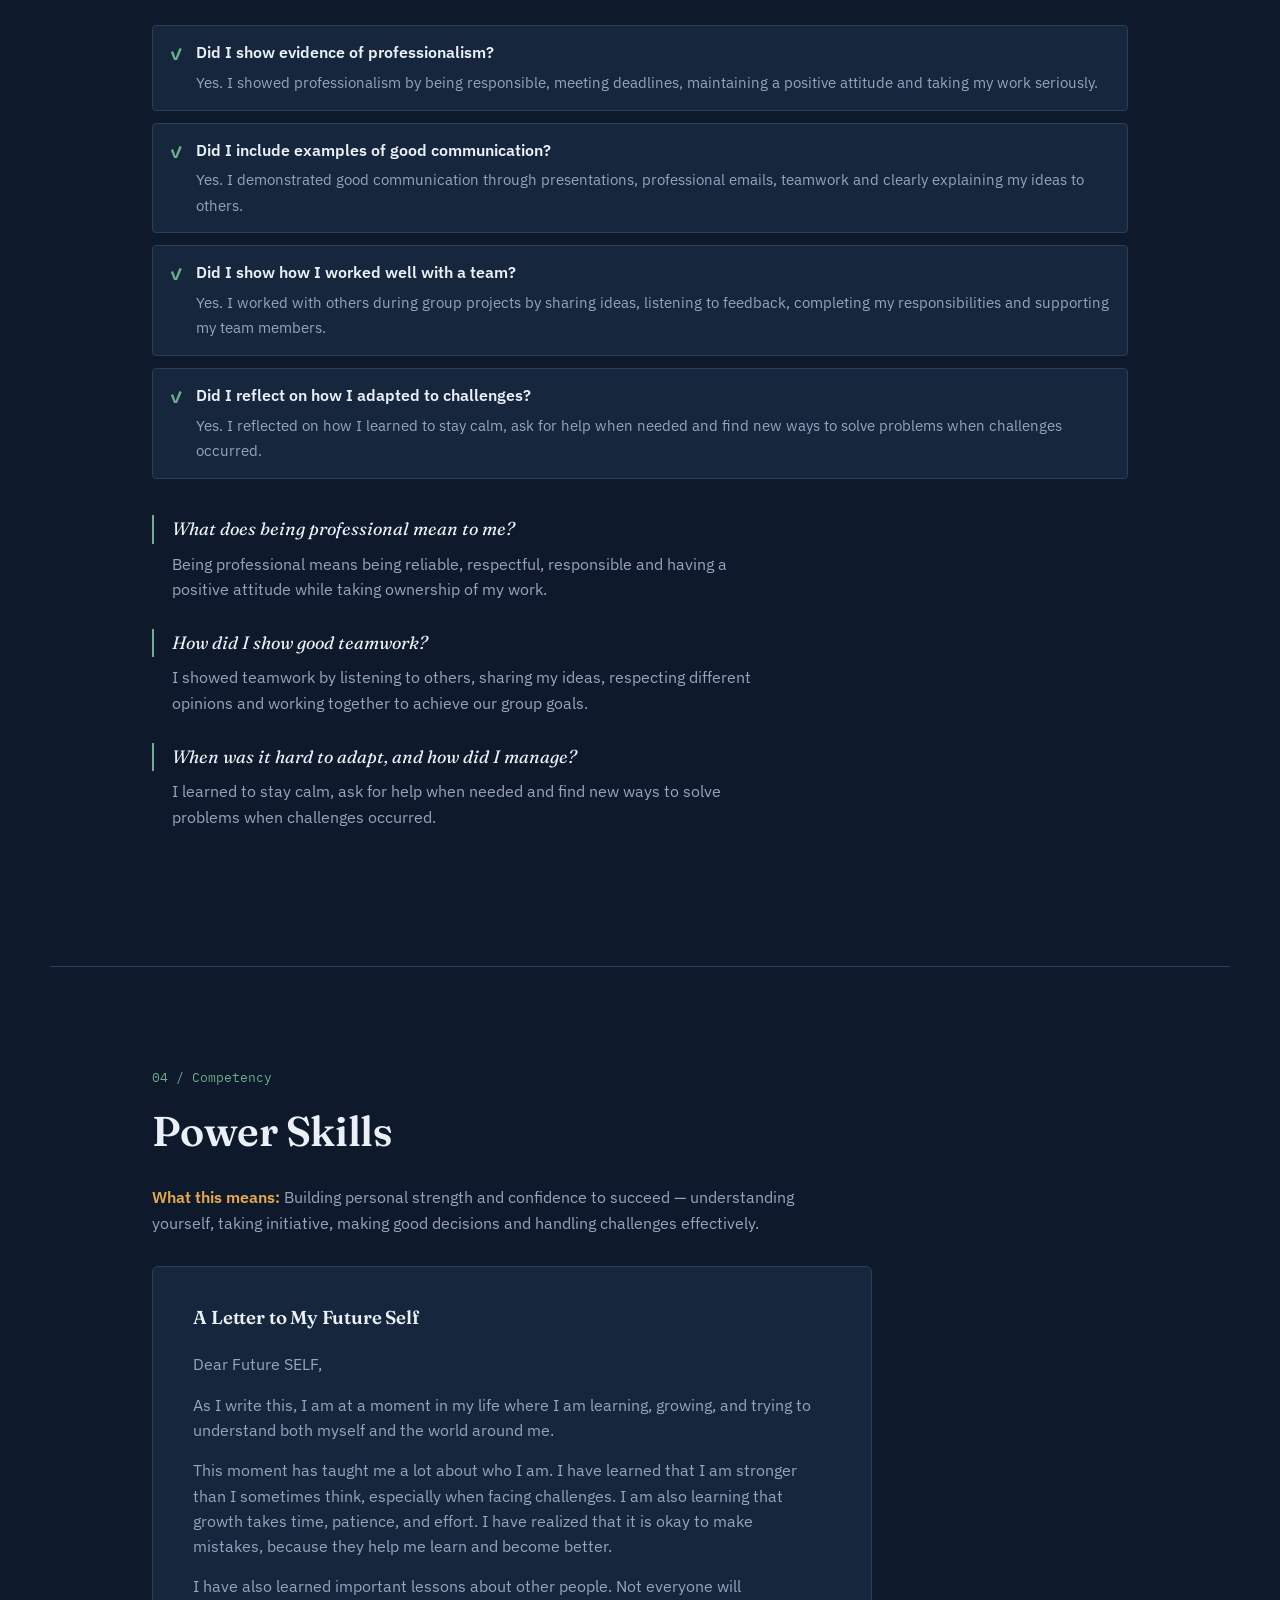
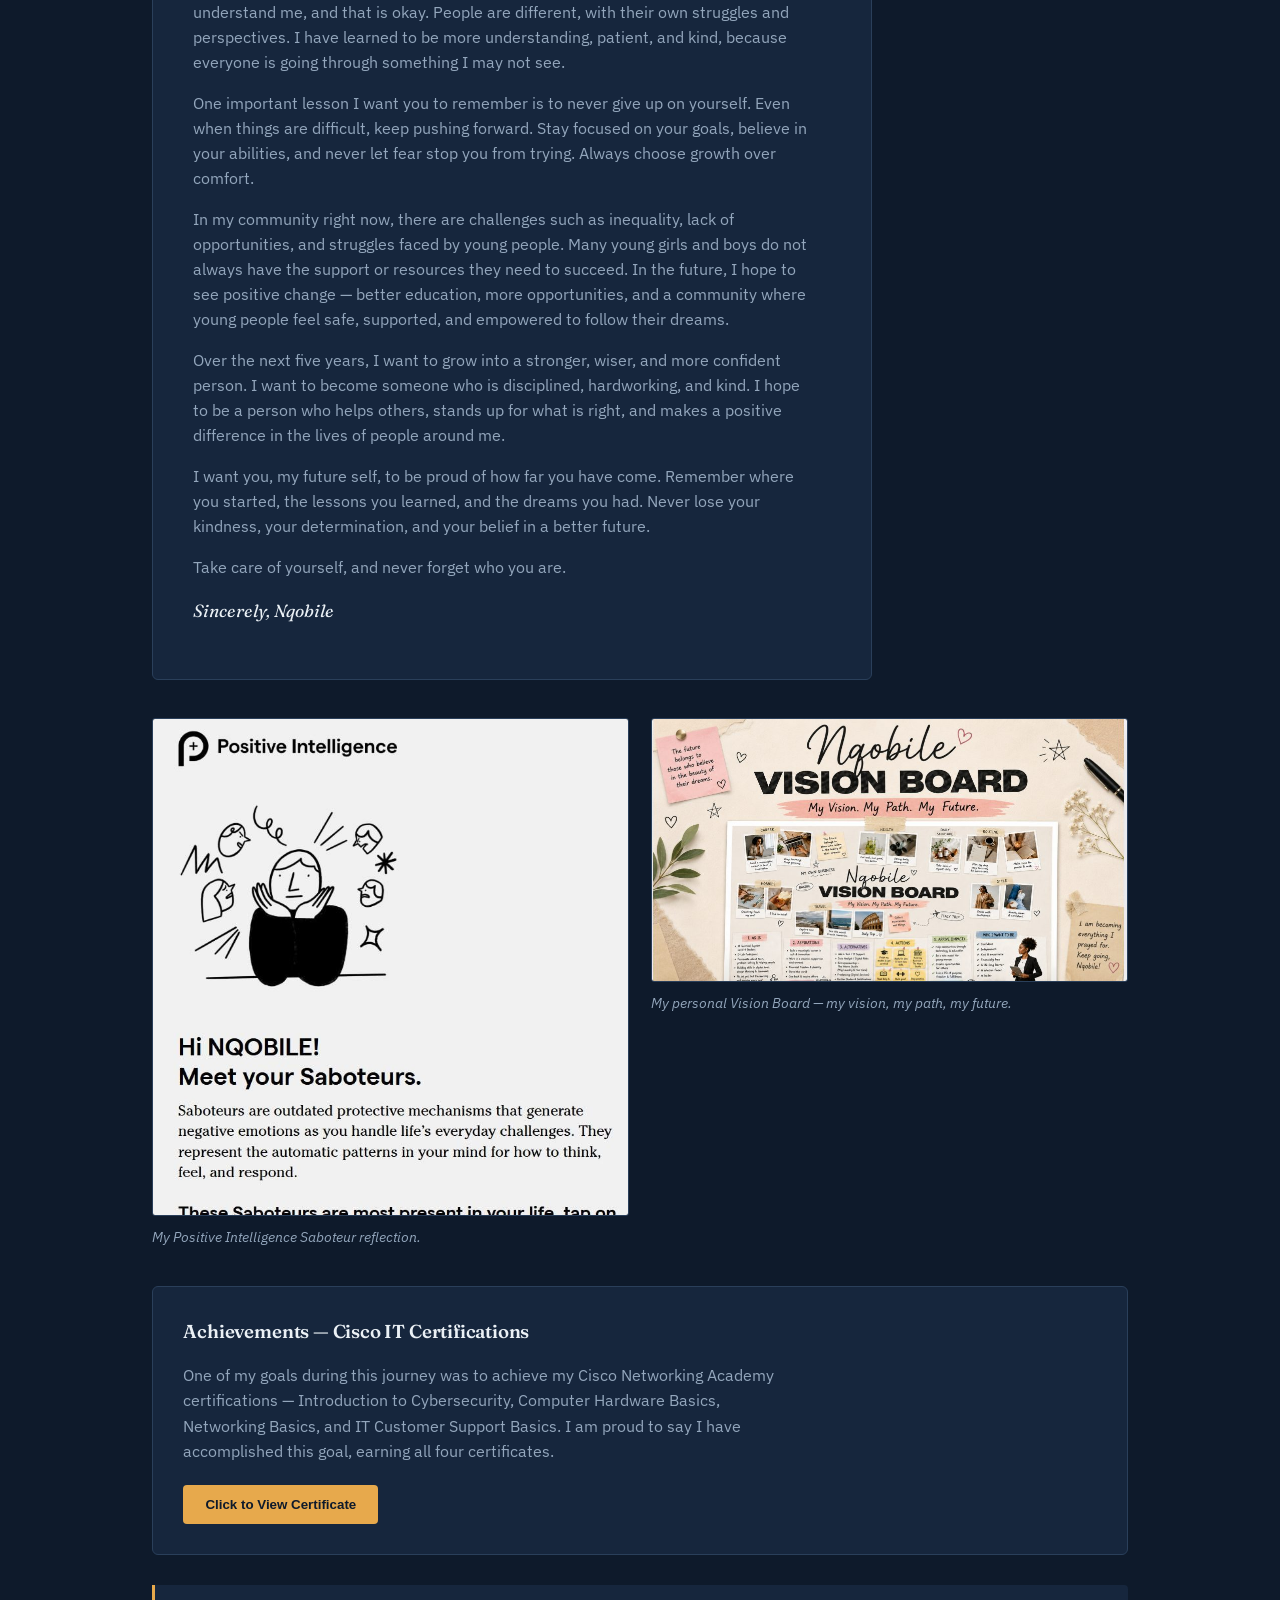
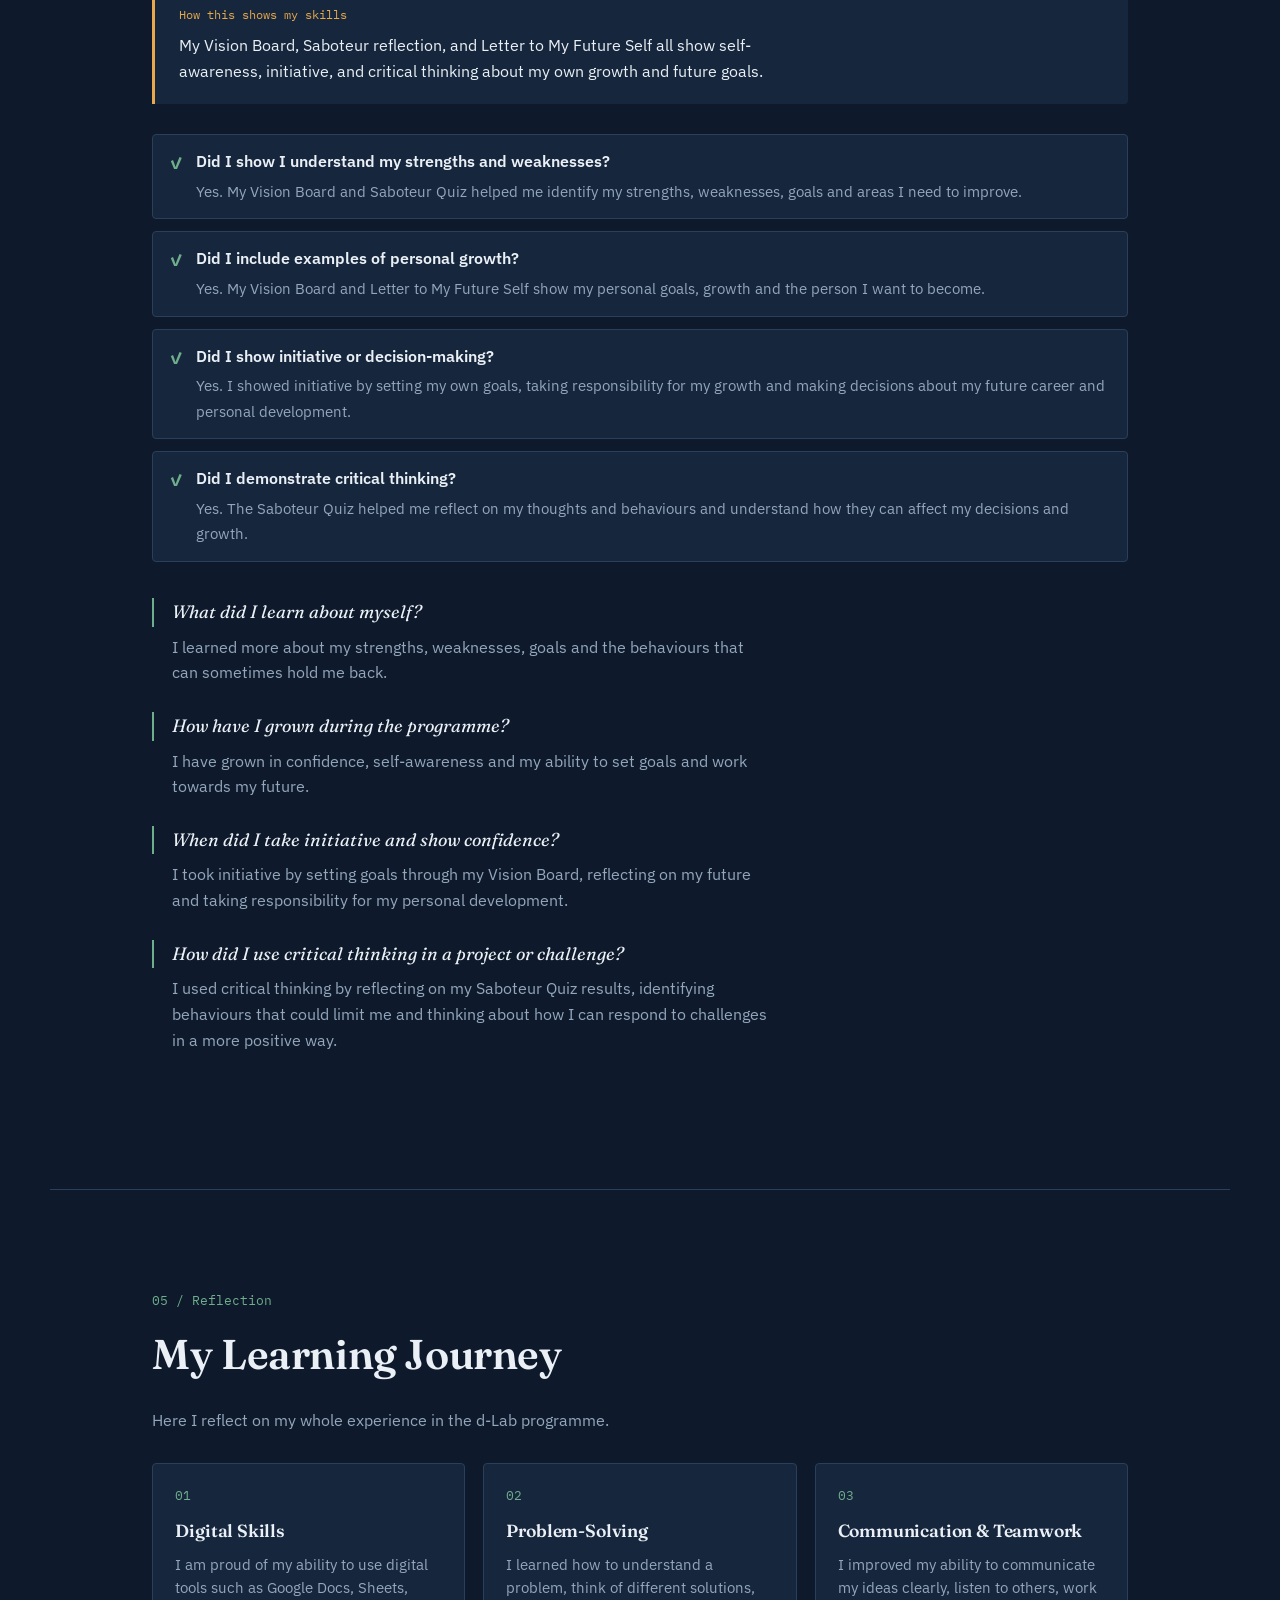
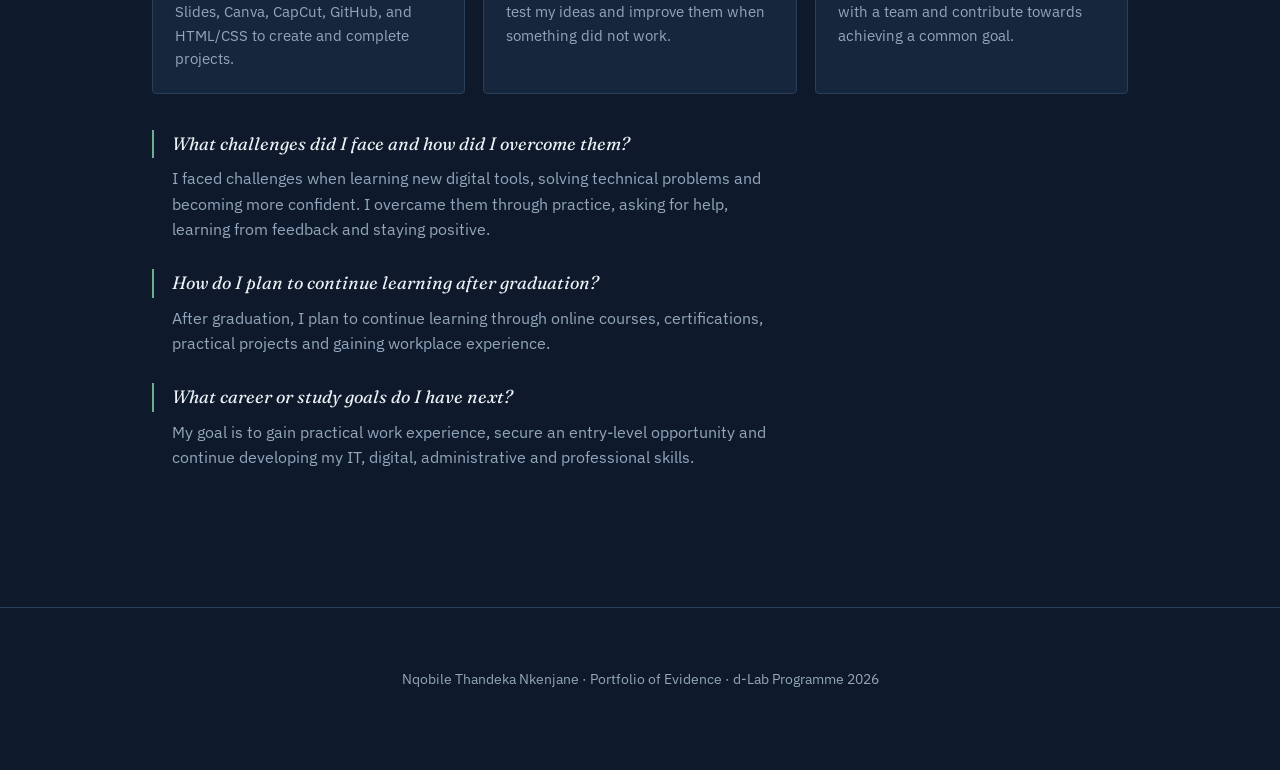
==== commit c44f206c: "Update index.html" ====
--- a/index.html
+++ b/index.html
@@ -333,6 +333,10 @@
       <img src="images/power-skills-vision-board.jpg" alt="Personal vision board">
       <figcaption>My personal Vision Board — my vision, my path, my future.</figcaption>
     </figure>
+  </div><div class="evidence-item" id="achievements">
+  <h3>Achievements — Cisco IT Certifications</h3>
+  <p>One of my goals during this journey was to achieve my Cisco Networking Academy certifications — Introduction to Cybersecurity, Computer Hardware Basics, Networking Basics, and IT Customer Support Basics. I am proud to say I have accomplished this goal, earning all four certificates.</p>
+  <button class="video-button" onclick="openCertificates()">Click to View Certificate</button>
   </div>
 
   <div class="skills-note">
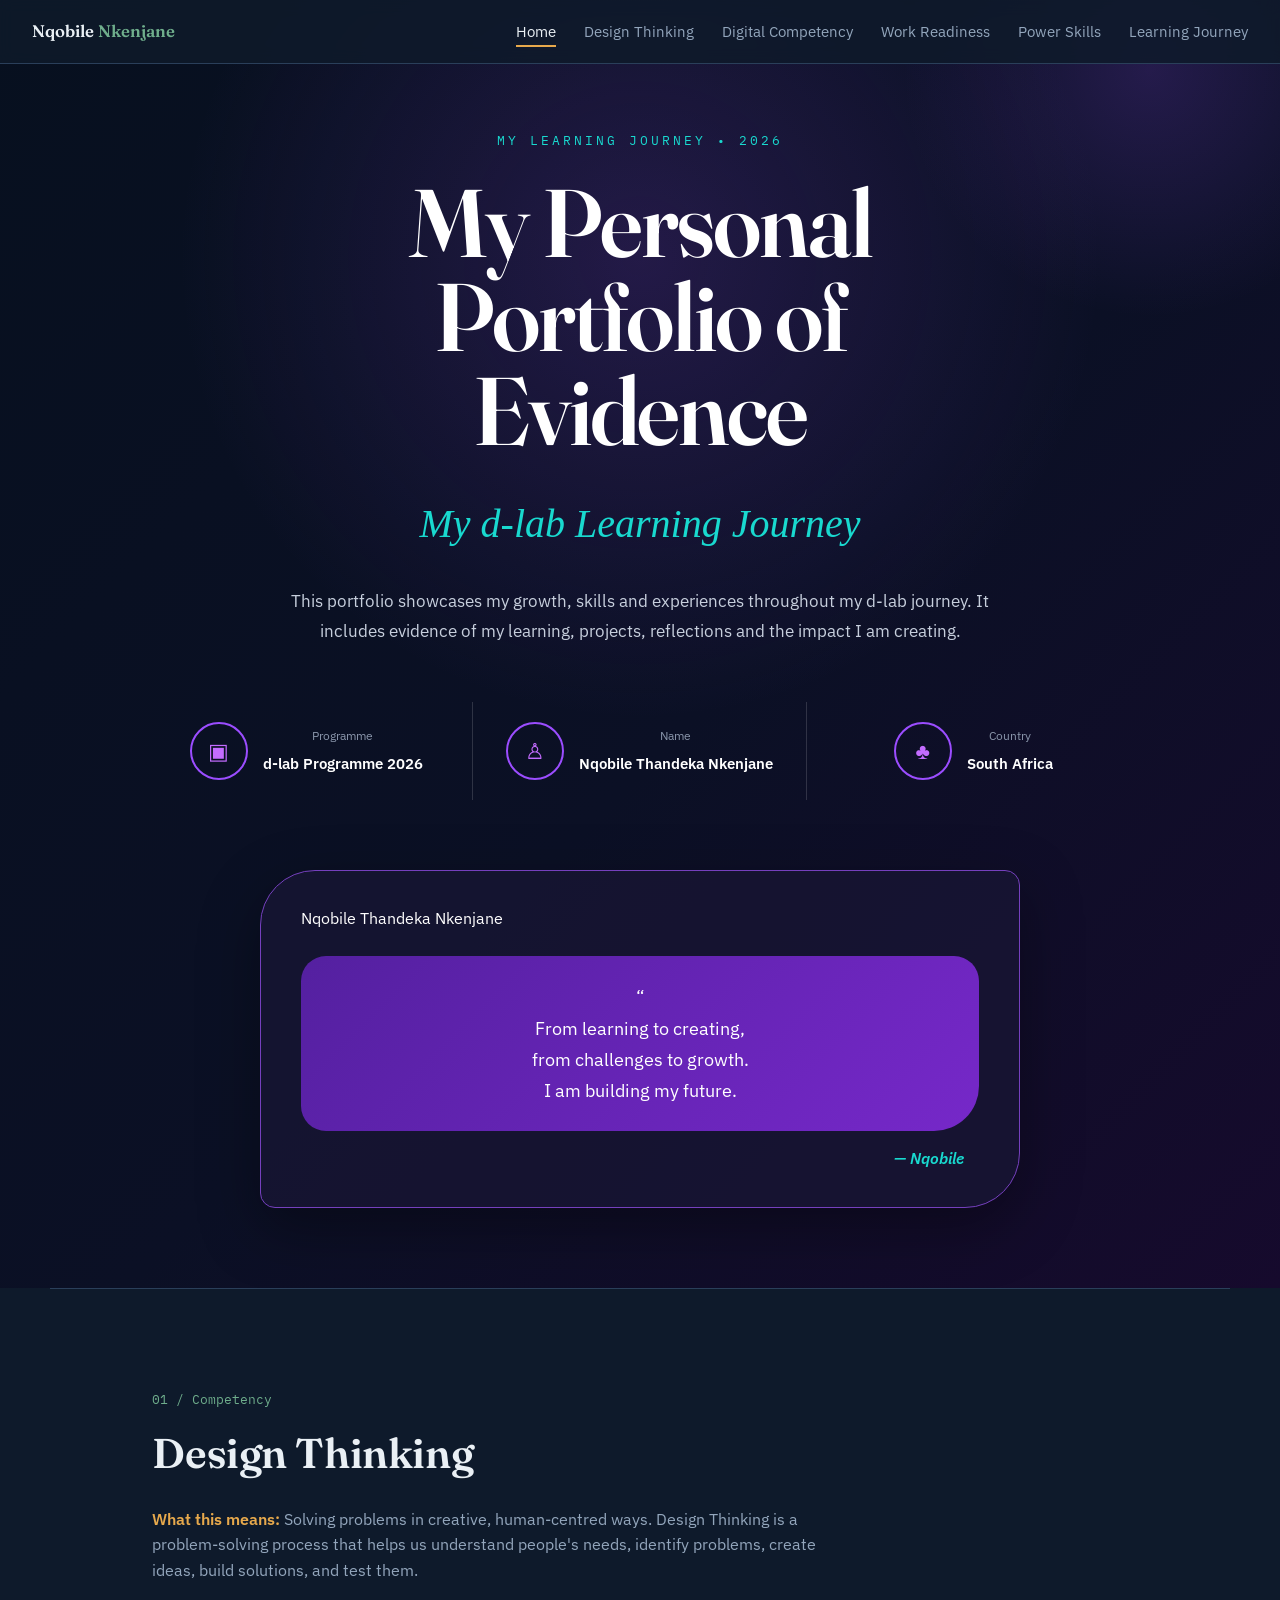
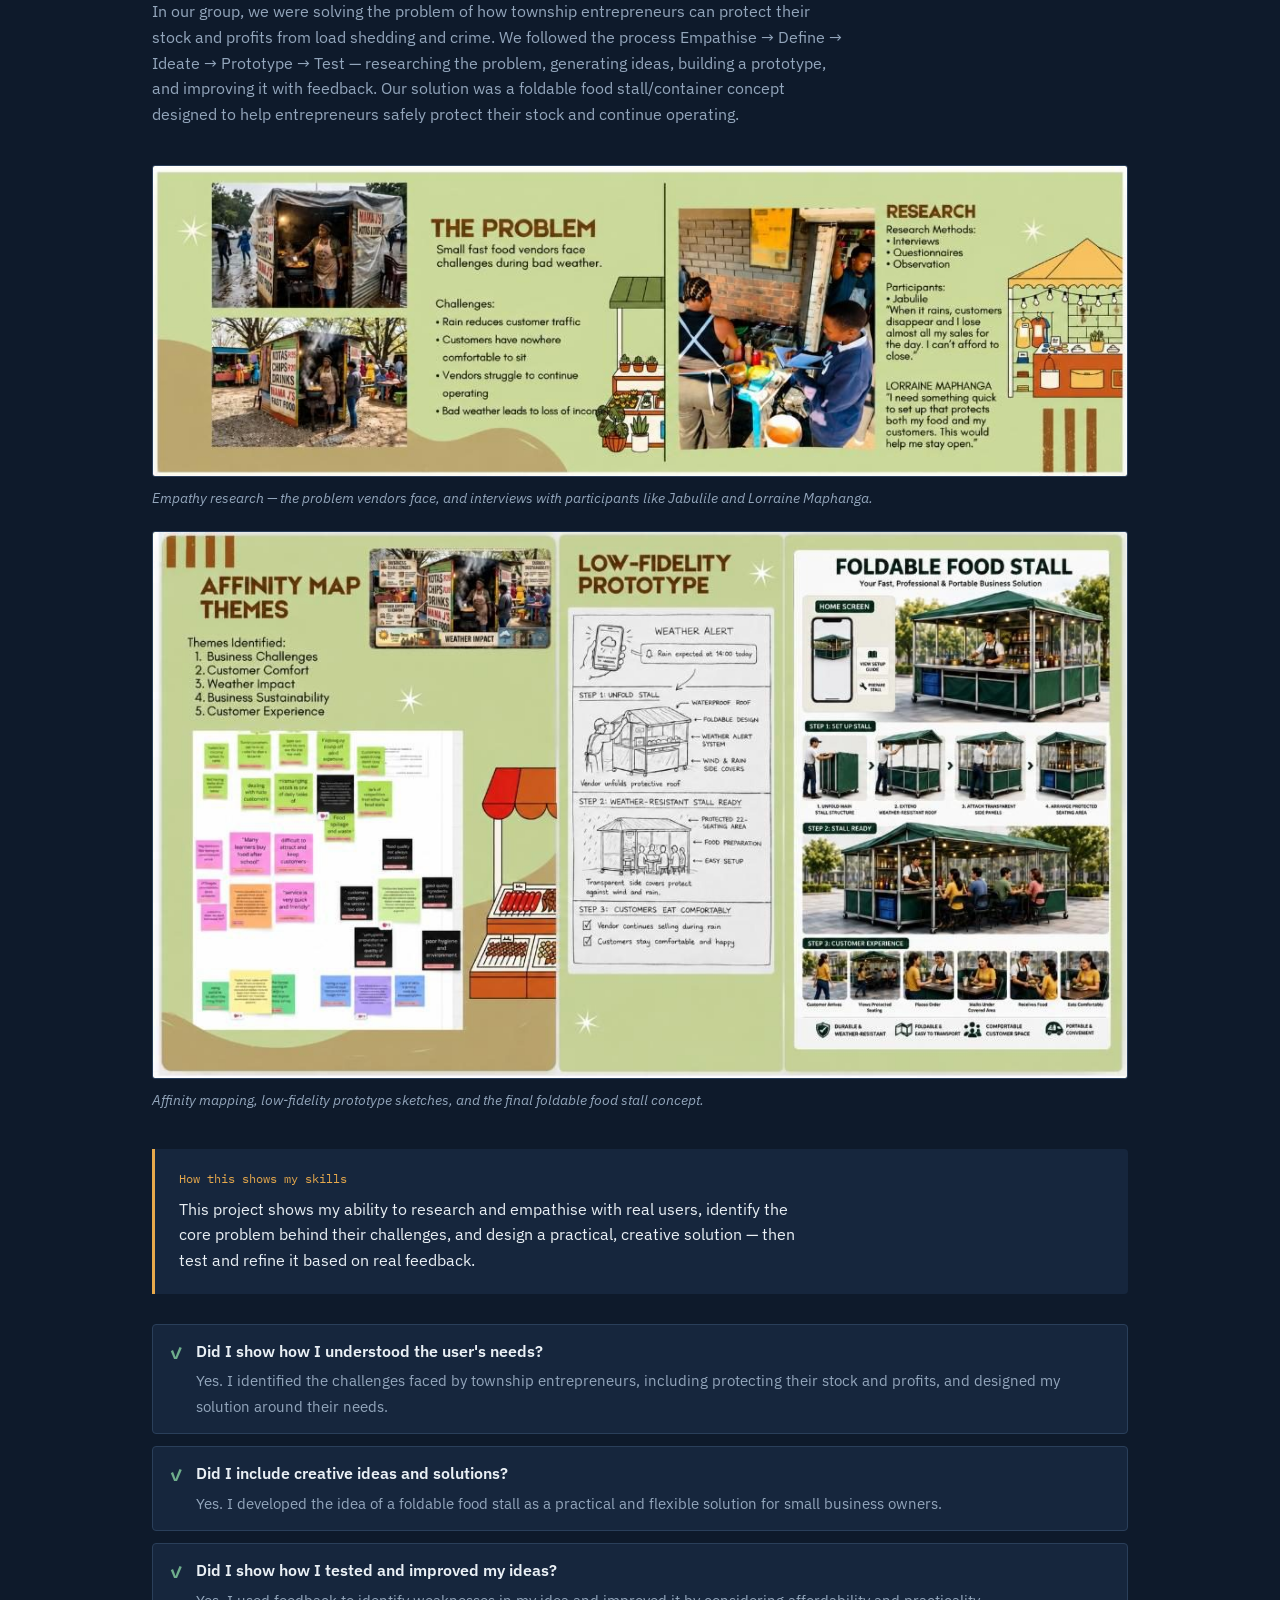
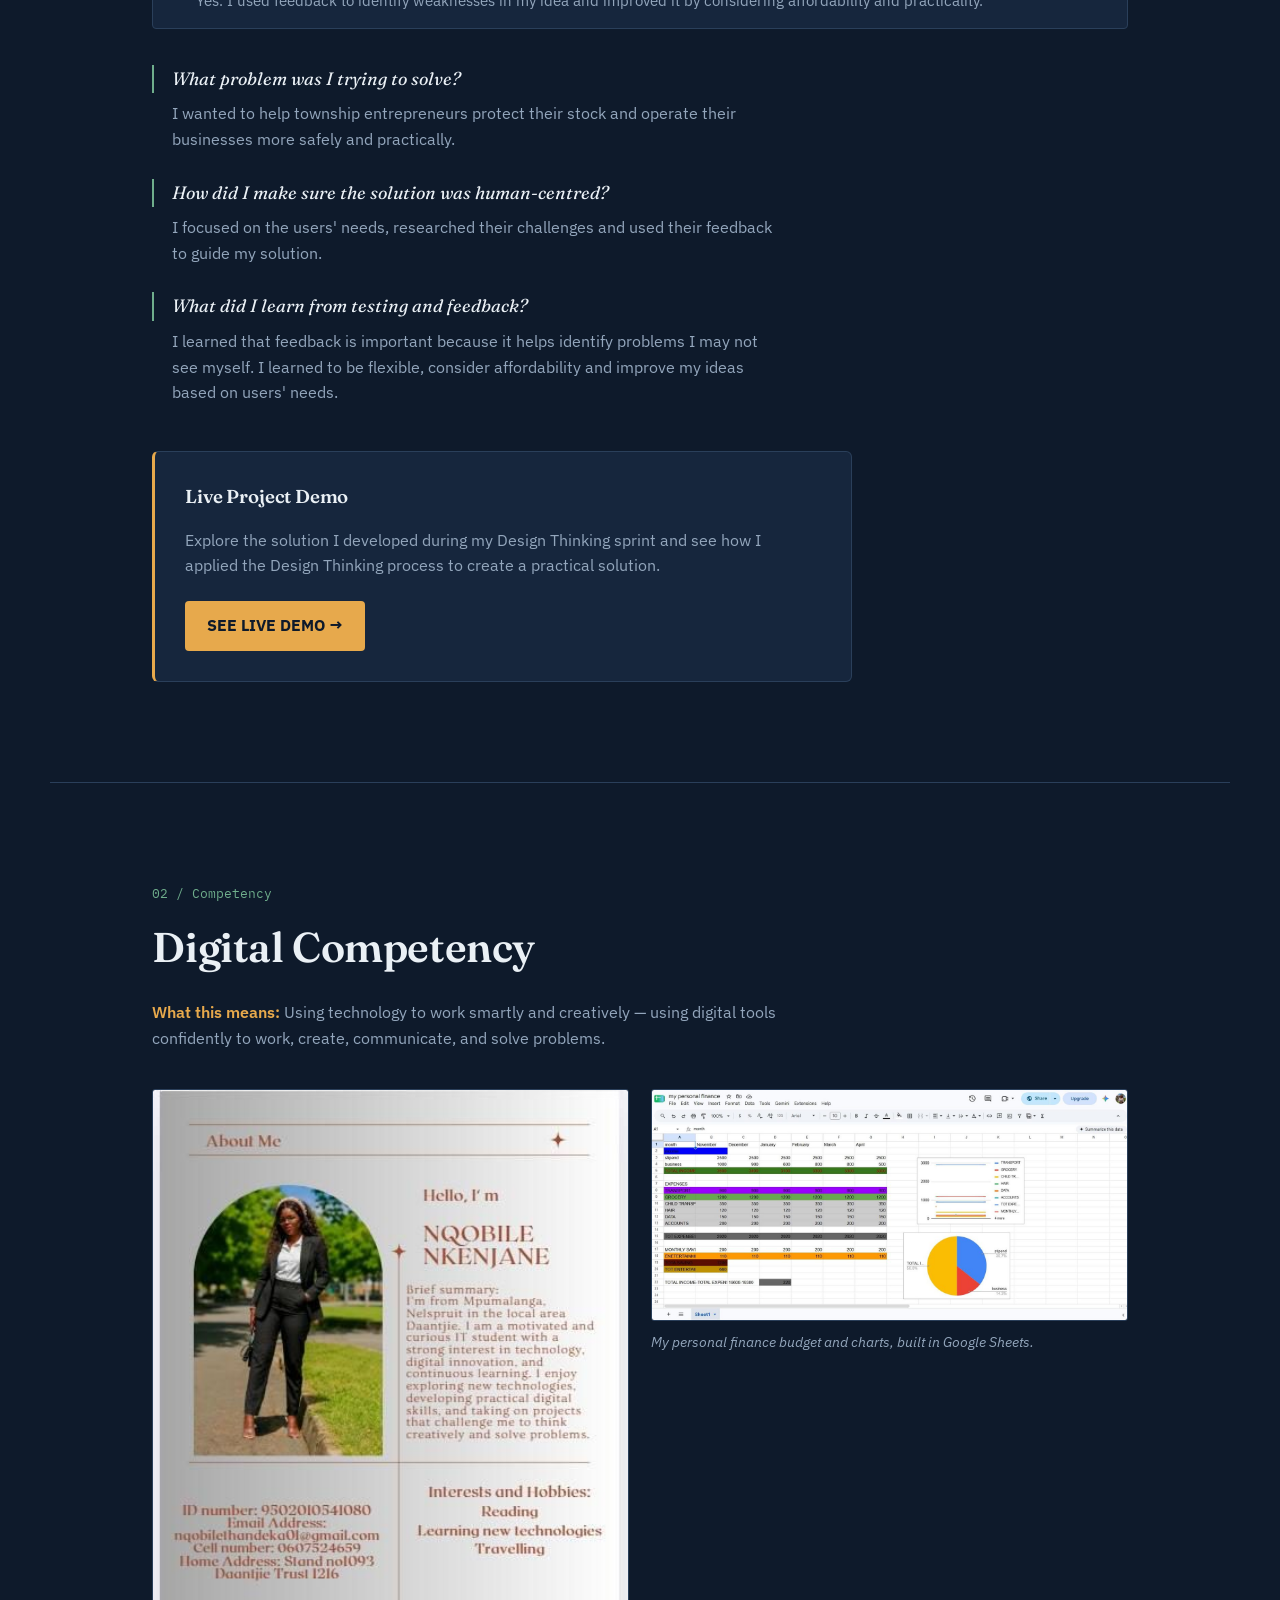
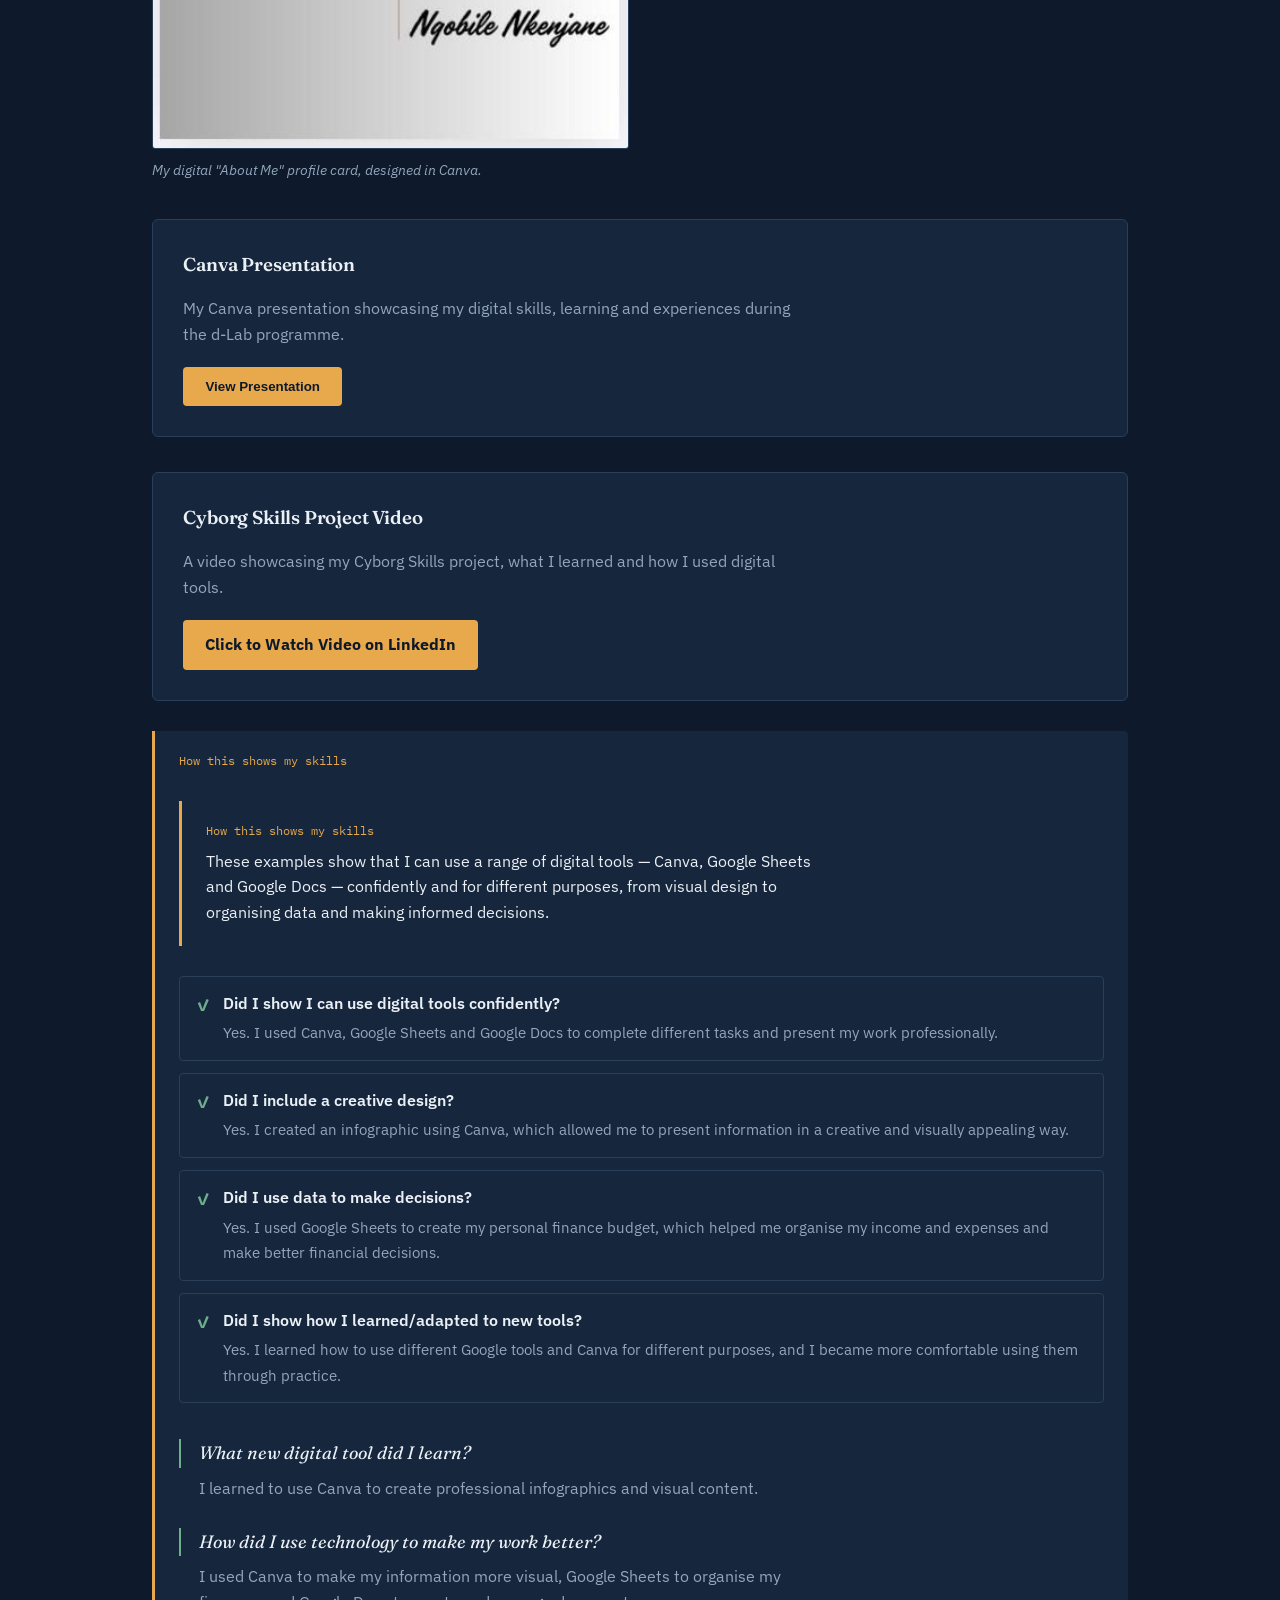
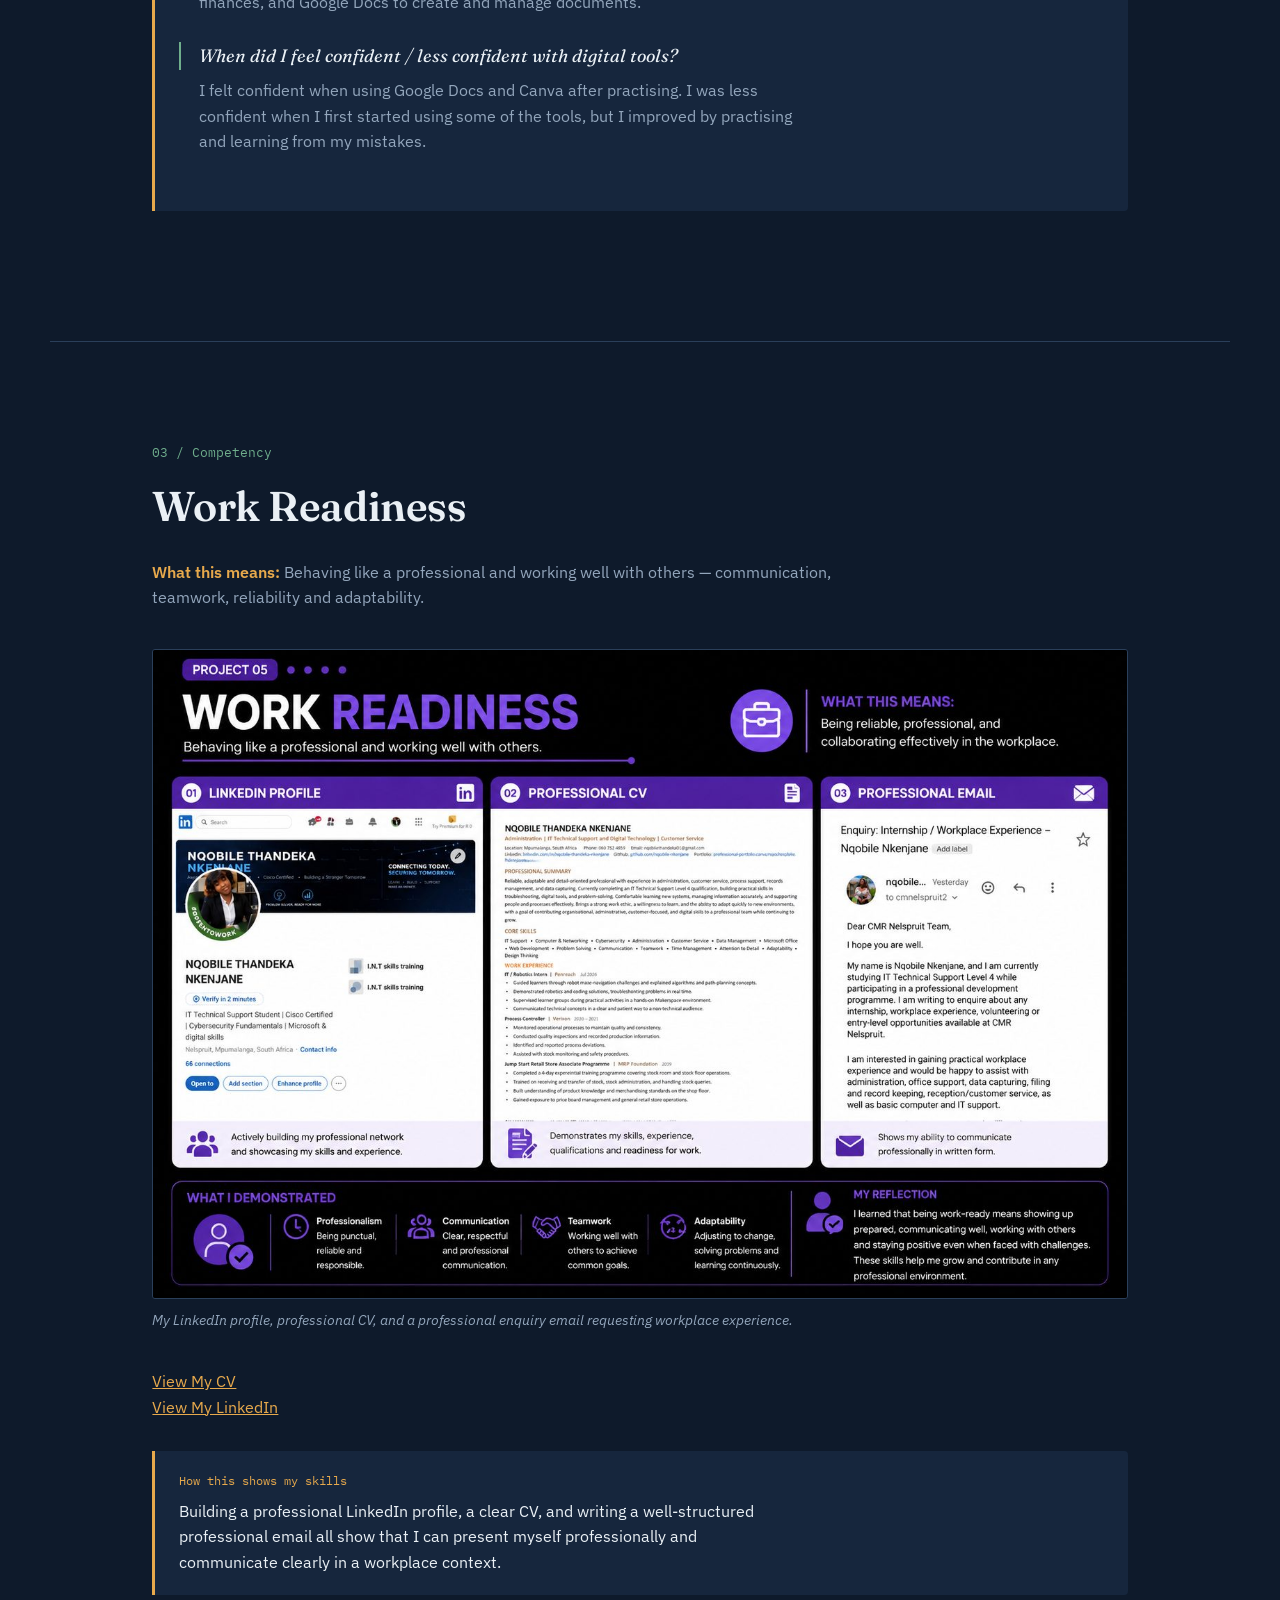
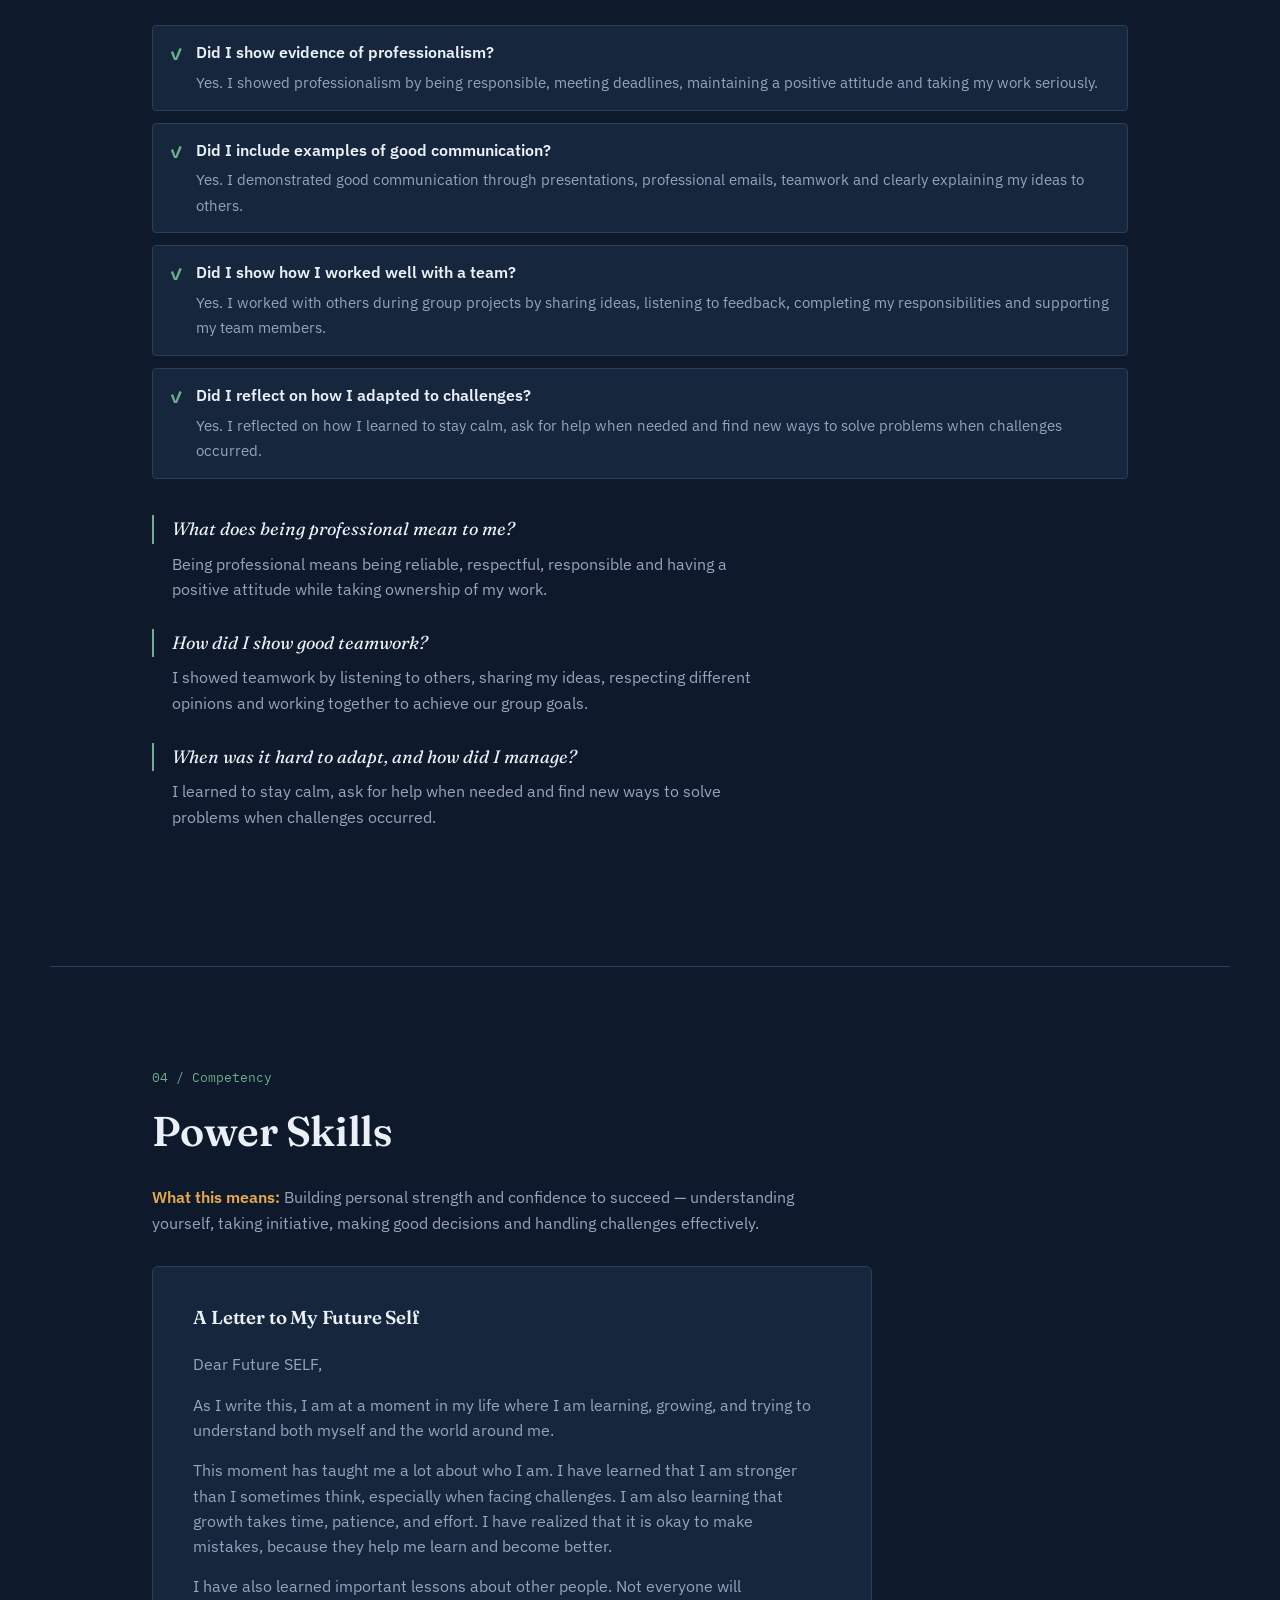
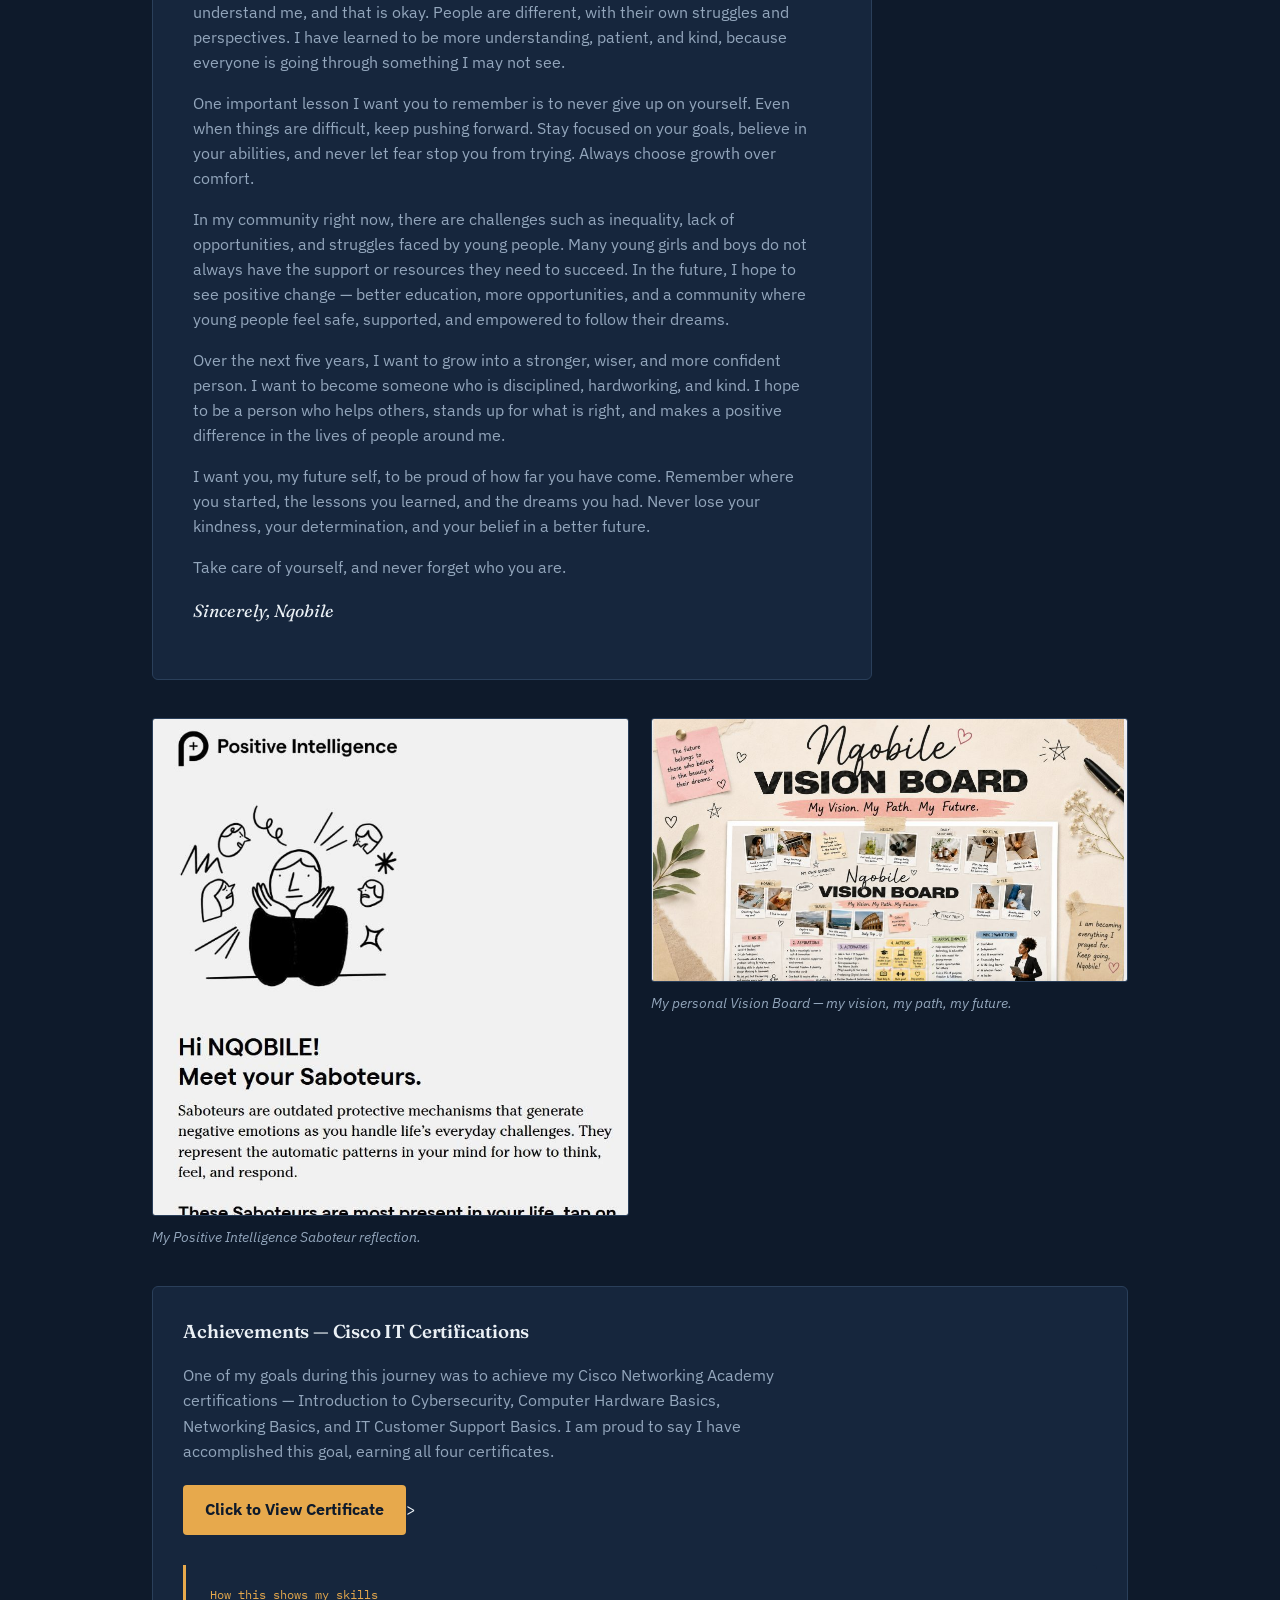
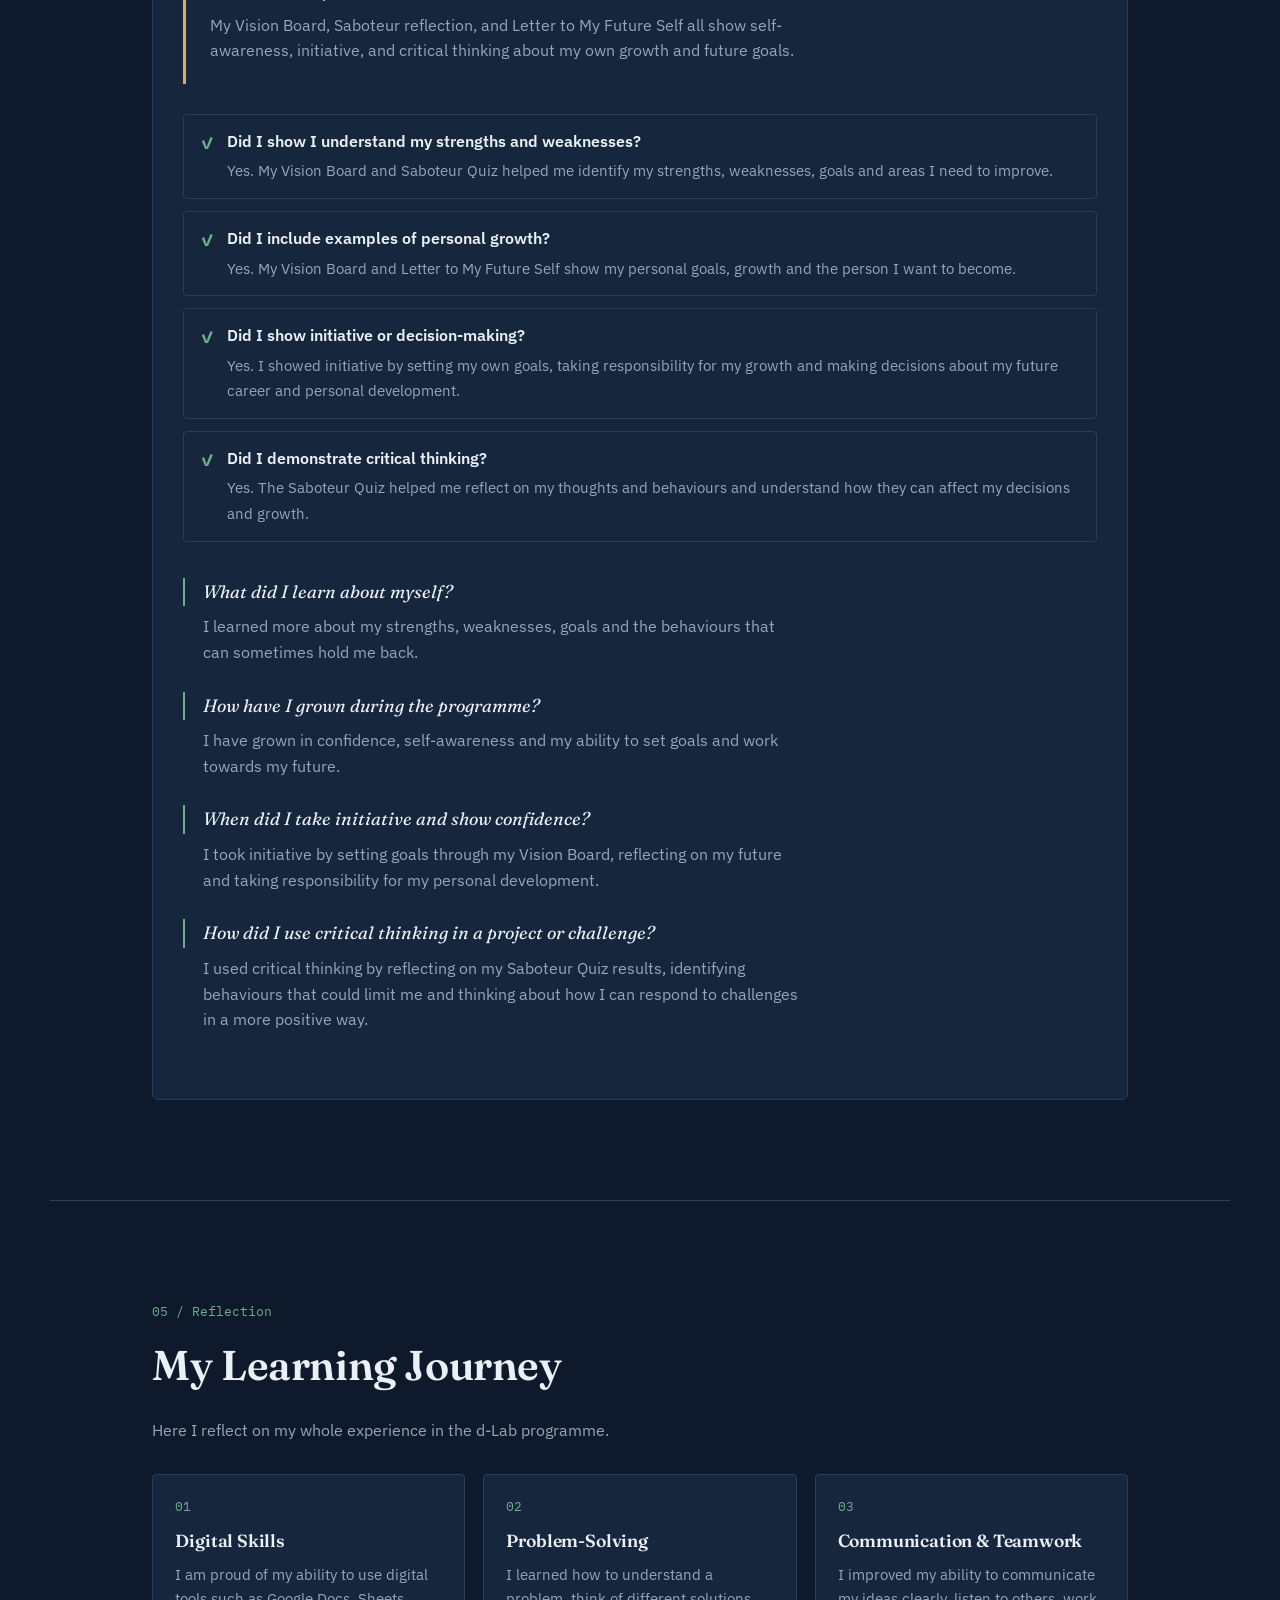
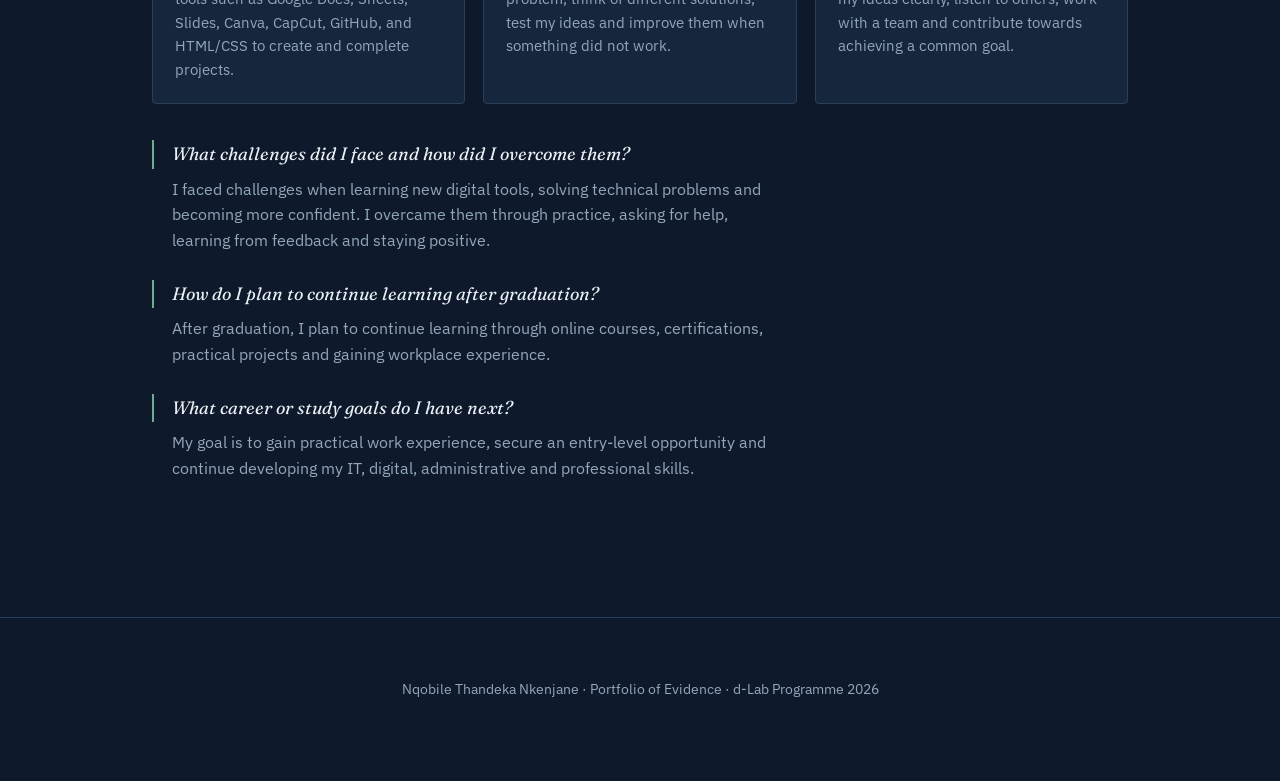
==== commit fc077fbc: "Update index.html" ====
--- a/index.html
+++ b/index.html
@@ -336,8 +336,7 @@
   </div><div class="evidence-item" id="achievements">
   <h3>Achievements — Cisco IT Certifications</h3>
   <p>One of my goals during this journey was to achieve my Cisco Networking Academy certifications — Introduction to Cybersecurity, Computer Hardware Basics, Networking Basics, and IT Customer Support Basics. I am proud to say I have accomplished this goal, earning all four certificates.</p>
-  <button class="video-button" onclick="openCertificates()">Click to View Certificate</button>
-  </div>
+  <a href="certificates.html" target="_blank" class="video-button">Click to View Certificate</a>>
 
   <div class="skills-note">
     <div class="label">How this shows my skills</div>
--- a/style.css
+++ b/style.css
@@ -643,4 +643,31 @@
   section.block { padding: 70px 6vw; }
   .hero { padding: 120px 6vw 60px; }
   .letter { padding: 26px 22px; }
-}
+}/* CERTIFICATE MODAL */
+.cert-scroll { max-height: 78vh; overflow-y: auto; padding-right: 8px; }
+.cert-list { display: flex; flex-direction: column; gap: 22px; margin-top: 10px; }
+.cert-card {
+  background: var(--surface);
+  border: 1px solid var(--line);
+  border-left: 3px solid var(--sage);
+  border-radius: 6px;
+  padding: 26px 30px;
+  text-align: left;
+}
+.cert-card .cert-top {
+  display: flex;
+  justify-content: space-between;
+  font-family: 'IBM Plex Mono', monospace;
+  font-size: 0.72rem;
+  color: var(--muted);
+  margin-bottom: 16px;
+}
+.cert-card .cert-award,
+.cert-card .cert-for { color: var(--muted); font-size: 0.85rem; margin: 0 0 4px; }
+.cert-card .cert-name { font-family:'Fraunces', serif; font-size:1.15rem; font-weight:600; color: var(--text); margin: 0 0 12px; }
+.cert-card .cert-course { font-family:'Fraunces', serif; font-size:1.5rem; font-weight:600; color: var(--amber); margin: 0 0 14px; }
+.cert-card .cert-program { color: var(--muted); font-size: 0.85rem; margin: 0 0 18px; }
+.cert-card .cert-bottom { display:flex; justify-content: space-between; align-items:flex-end; border-top: 1px solid var(--line); padding-top: 14px; }
+.cert-card .cert-signer { font-family:'IBM Plex Mono', monospace; font-size:0.7rem; color: var(--muted); line-height:1.6; }
+.cert-card .cert-date { text-align:right; font-family:'IBM Plex Mono', monospace; font-size:0.78rem; color: var(--text); }
+.cert-card .cert-date .label { display:block; color: var(--muted); font-size:0.65rem; margin-top:2px; }
